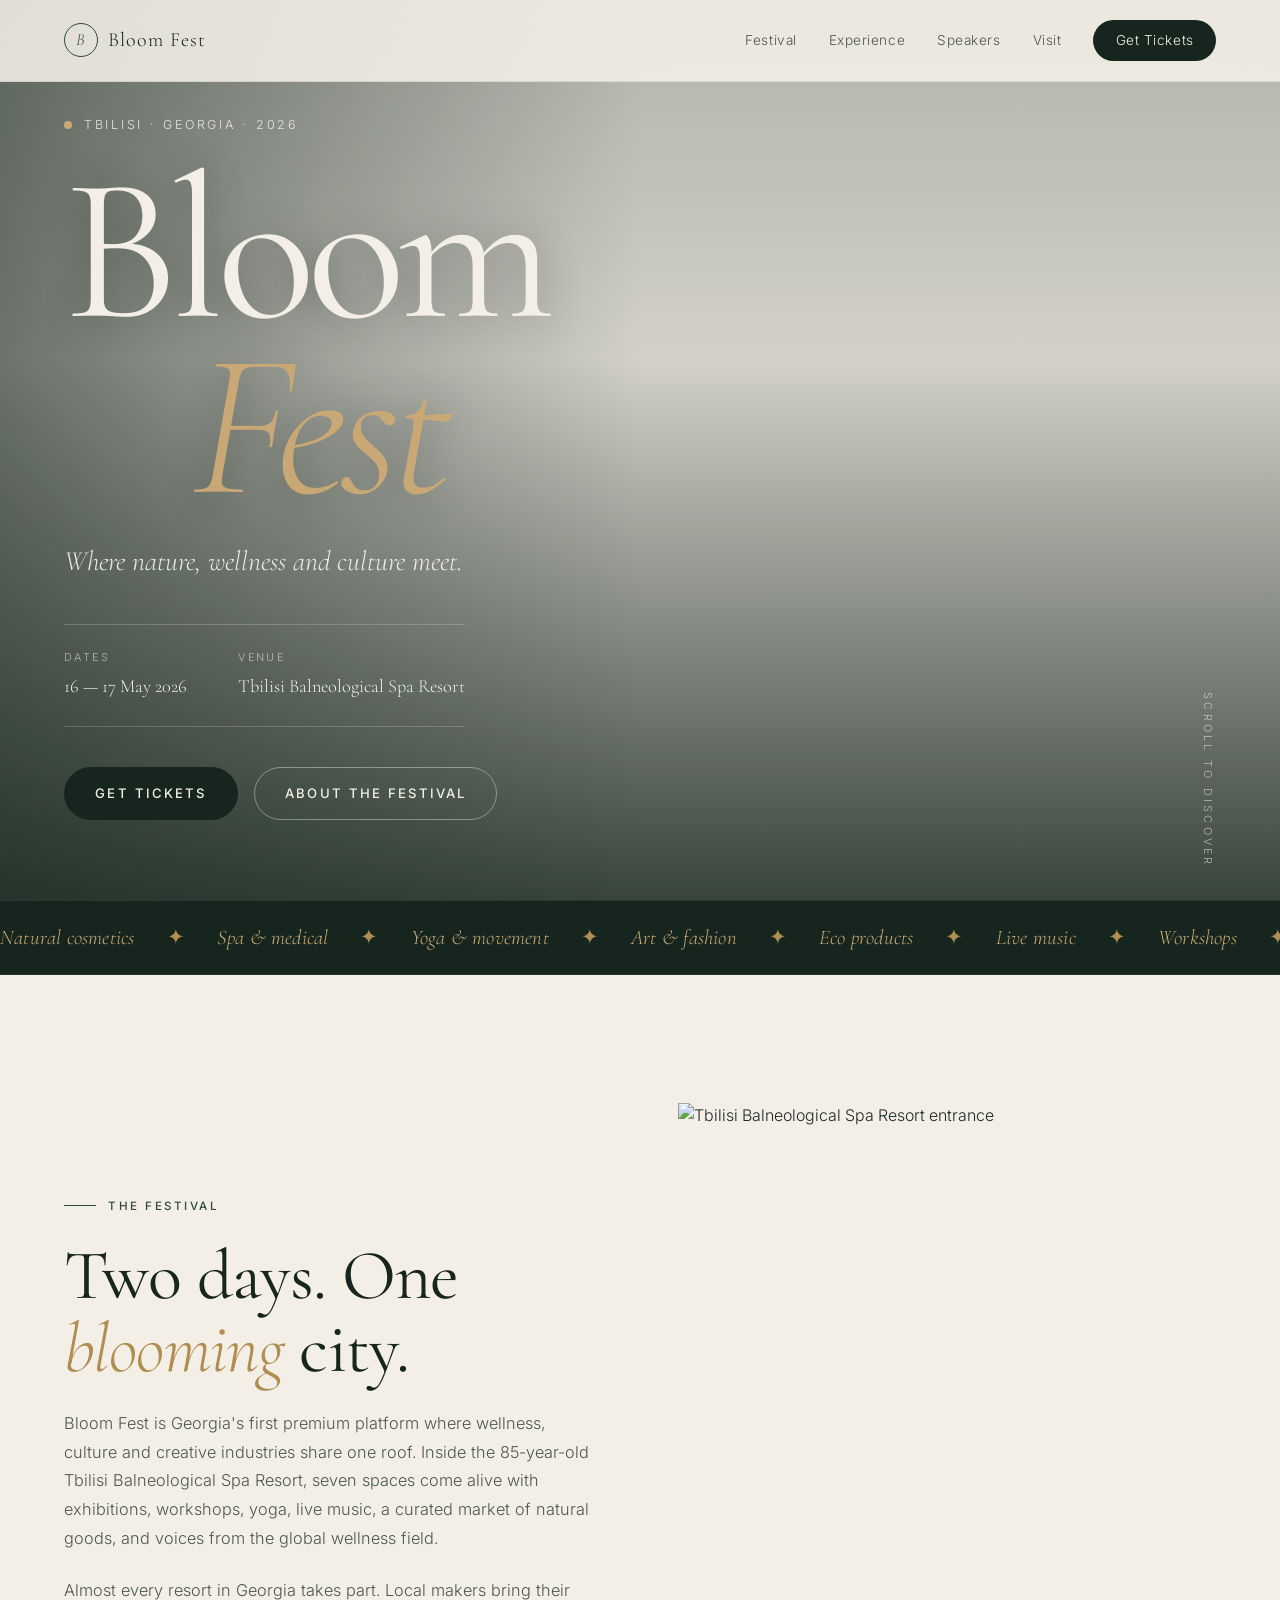
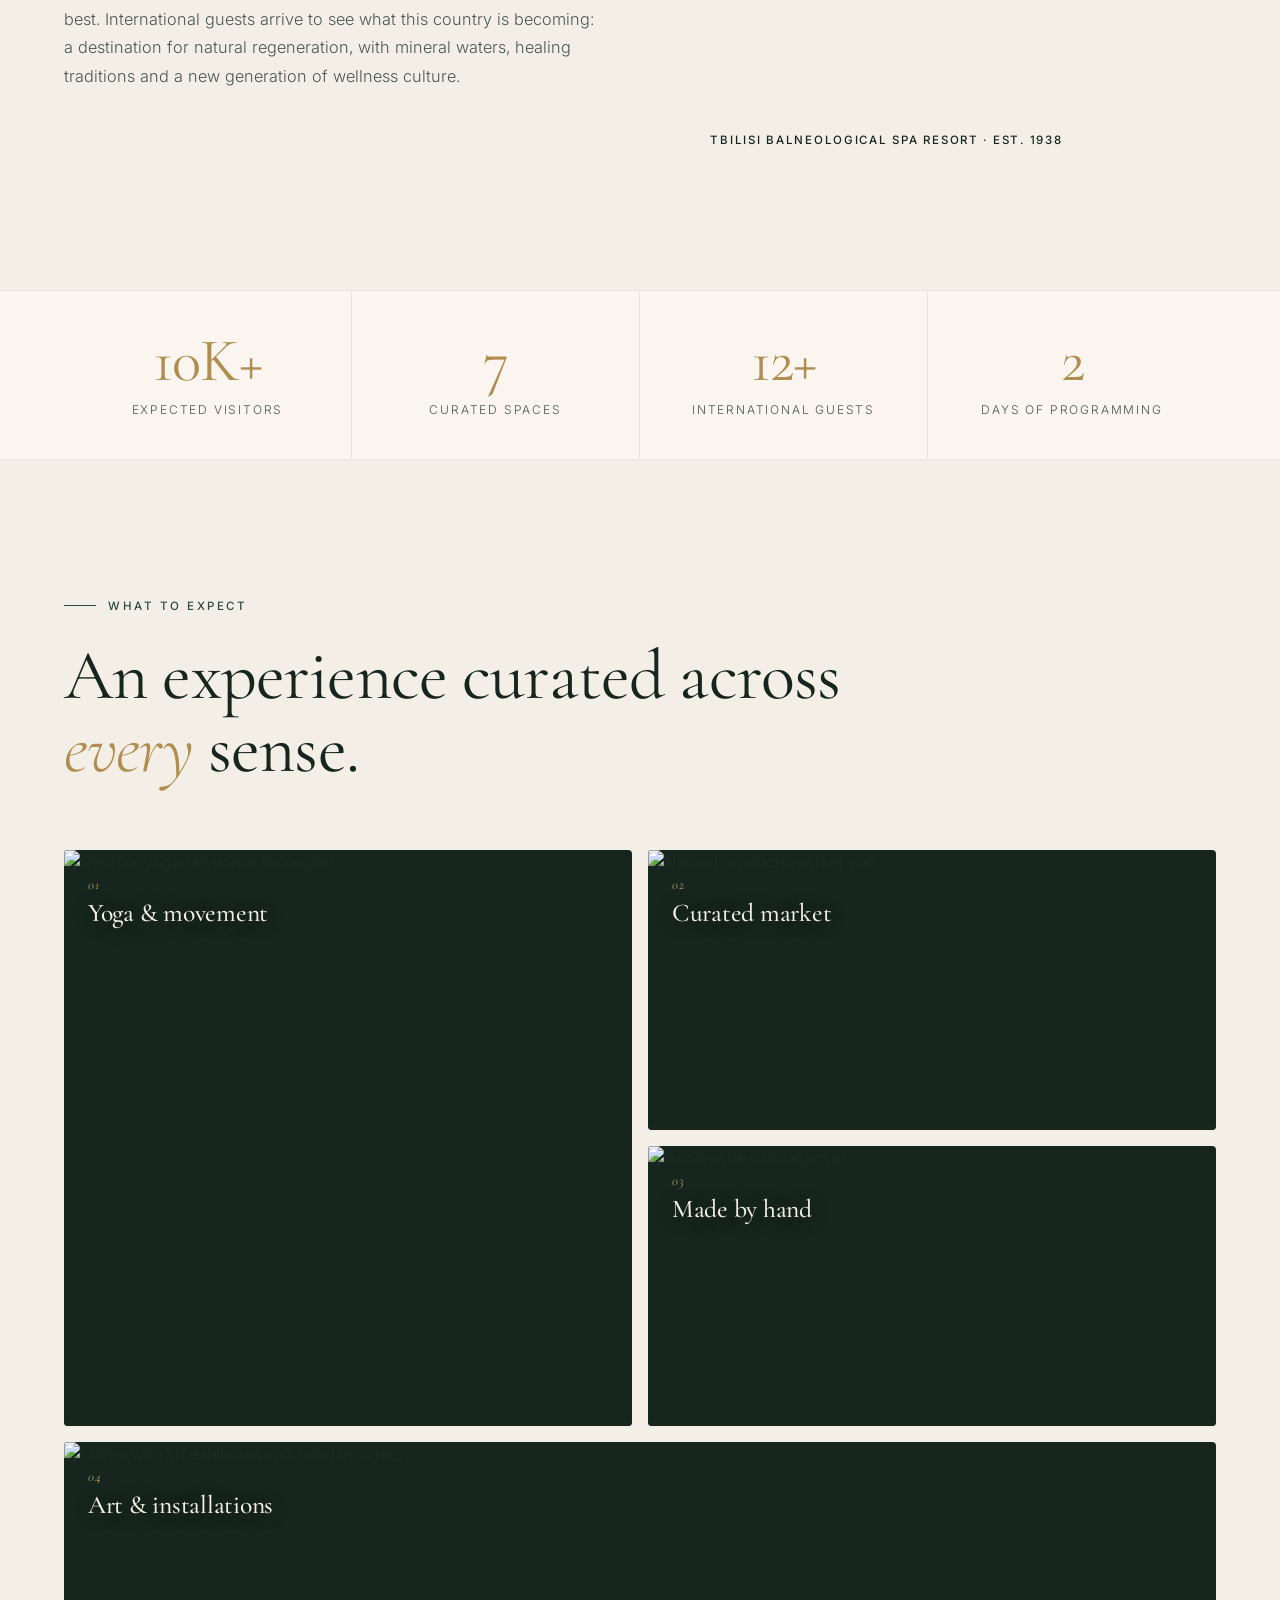
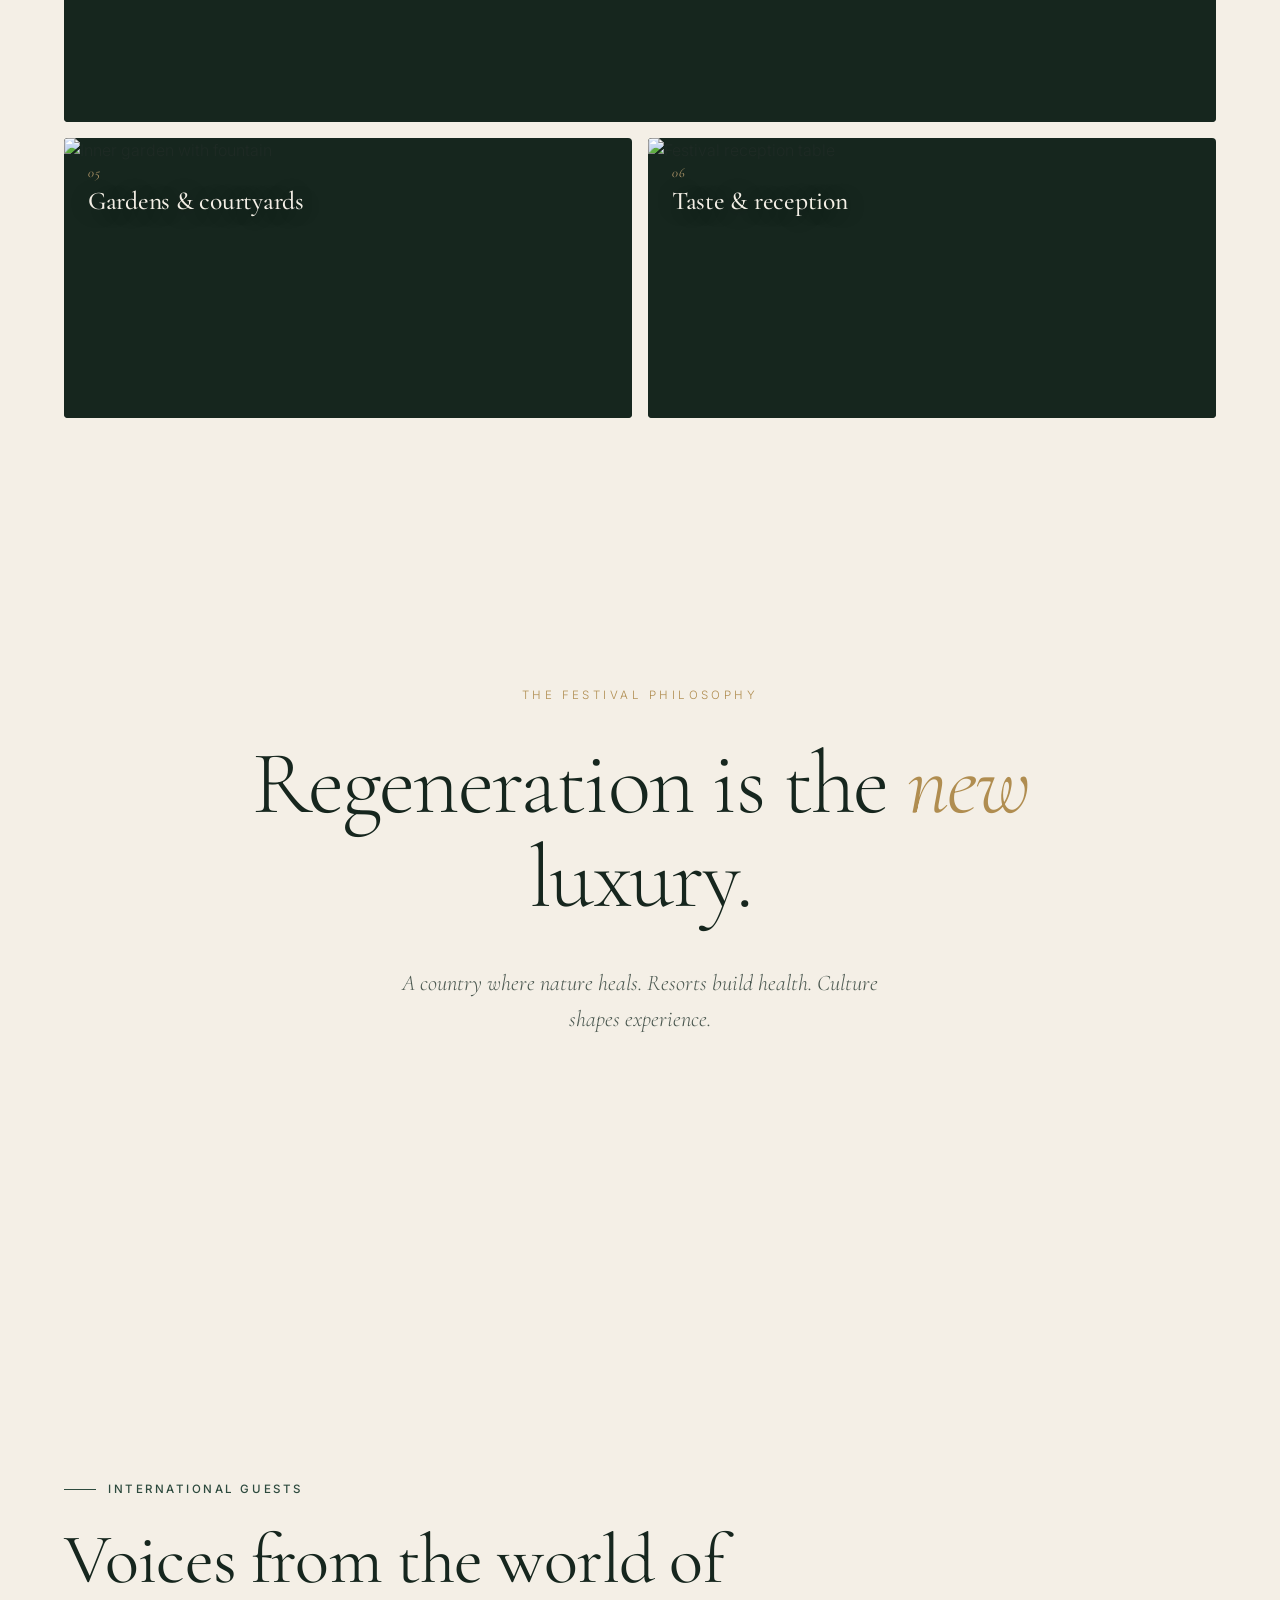
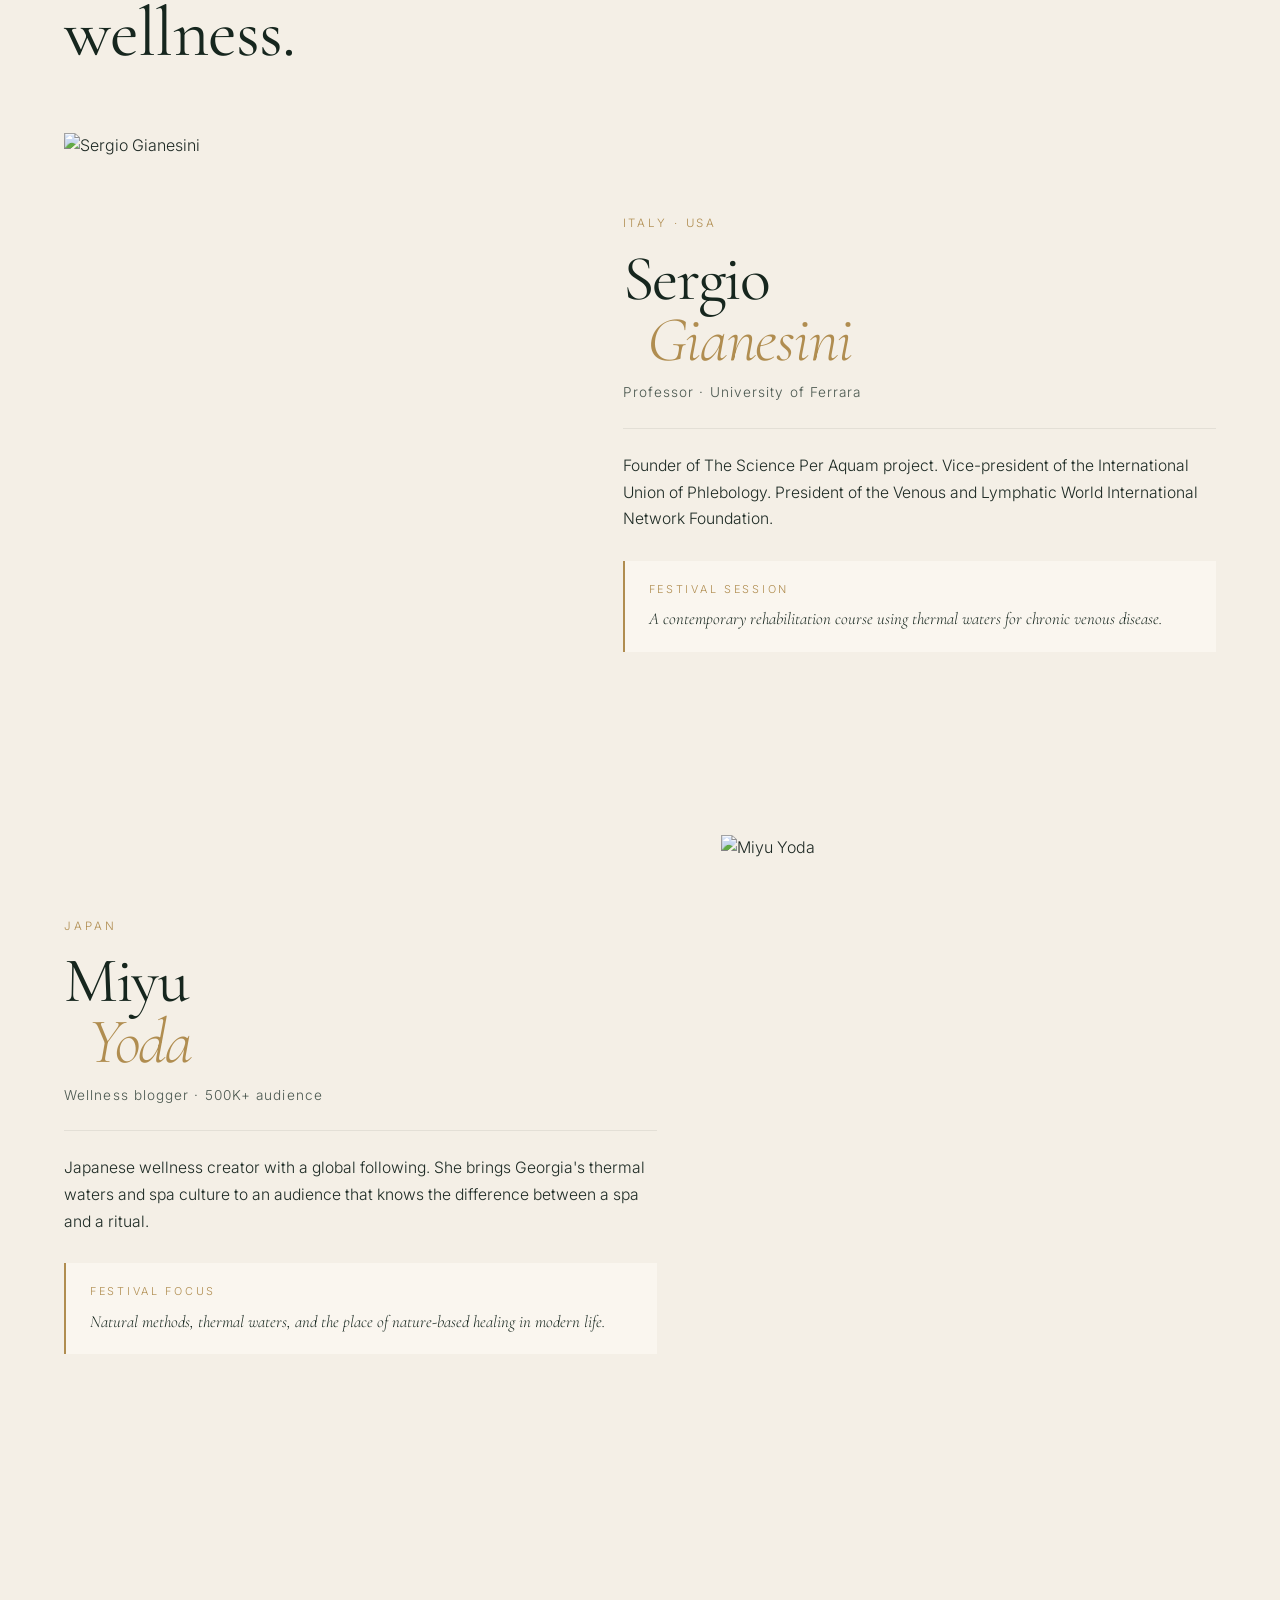
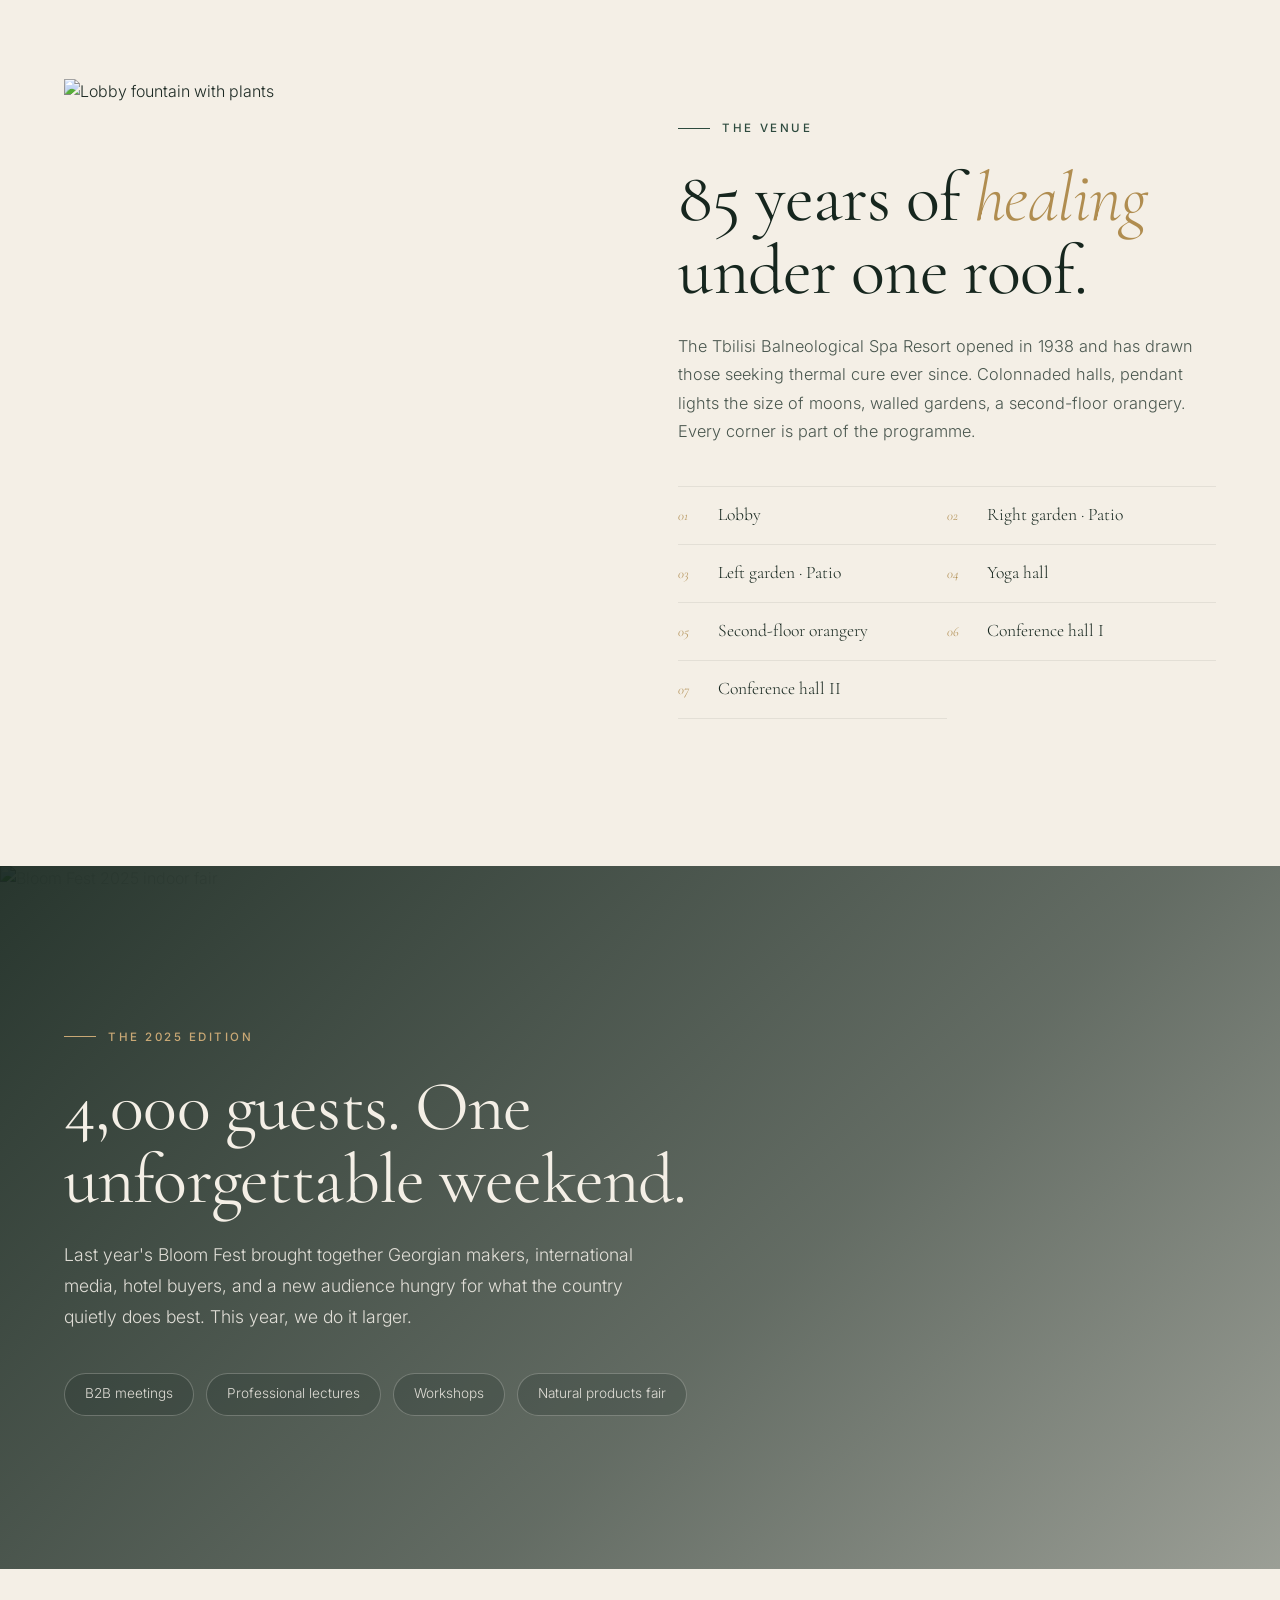
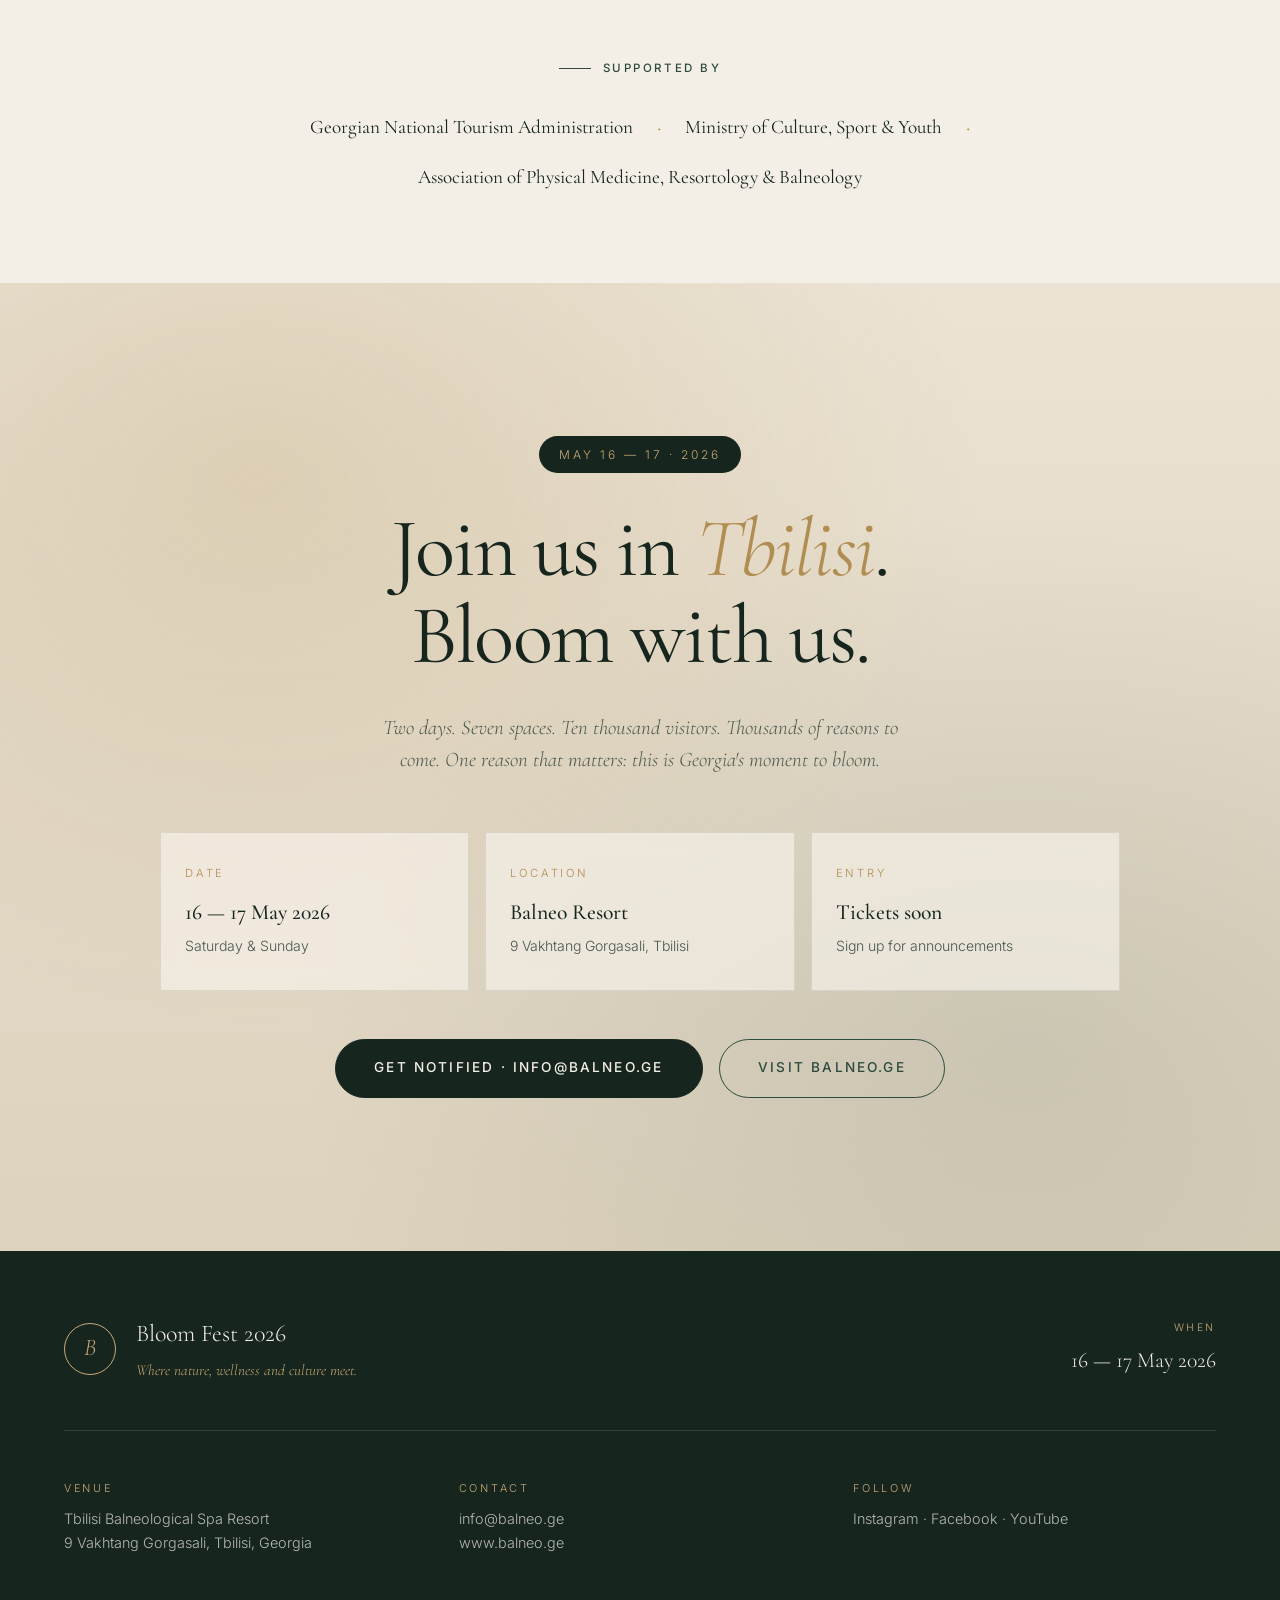
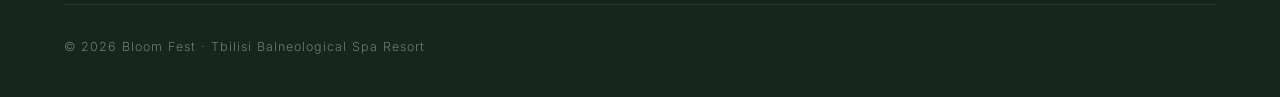
==== index.html @ 21aa51fd "Add files via upload" ====
<!DOCTYPE html>
<html lang="en">
<head>
<meta charset="UTF-8" />
<meta name="viewport" content="width=device-width, initial-scale=1.0" />
<title>Bloom Fest 2026 · Tbilisi · May 16–17</title>
<meta name="description" content="Bloom Fest 2026. Two days of wellness, culture and nature at the Tbilisi Balneological Spa Resort. May 16–17." />

<meta property="og:title" content="Bloom Fest 2026 · Where nature, wellness and culture meet">
<meta property="og:description" content="The first premium wellness, culture and tourism festival in Georgia. May 16–17, Tbilisi.">
<meta property="og:image" content="images/poster.jpg">

<link rel="preconnect" href="https://fonts.googleapis.com">
<link rel="preconnect" href="https://fonts.gstatic.com" crossorigin>
<link href="https://fonts.googleapis.com/css2?family=Cormorant+Garamond:ital,wght@0,300;0,400;0,500;0,600;1,300;1,400&family=Inter:wght@300;400;500;600&family=Italiana&display=swap" rel="stylesheet">

<link rel="stylesheet" href="styles.css">
</head>
<body>

<!-- NAV -->
<header class="nav">
  <div class="nav__inner">
    <a href="#top" class="nav__brand">
      <span class="brand-mark">B</span>
      <span class="brand-text">Bloom Fest</span>
    </a>
    <nav class="nav__links">
      <a href="#about">Festival</a>
      <a href="#experience">Experience</a>
      <a href="#speakers">Speakers</a>
      <a href="#visit">Visit</a>
      <a href="#visit" class="nav__cta">Get Tickets</a>
    </nav>
  </div>
</header>

<!-- HERO -->
<section id="top" class="hero">
  <div class="hero__image">
    <img src="images/hero-lobby.jpg" alt="Tbilisi Balneological Spa Resort lobby" />
    <div class="hero__overlay"></div>
  </div>

  <div class="hero__content">
    <div class="hero__meta">
      <span class="dot"></span>
      <span>Tbilisi · Georgia · 2026</span>
    </div>
    <h1 class="hero__title">
      <span class="line">Bloom</span>
      <span class="line italic">Fest</span>
    </h1>
    <p class="hero__sub">Where nature, wellness and culture meet.</p>

    <div class="hero__info">
      <div>
        <span class="label">Dates</span>
        <span class="value">16 — 17 May 2026</span>
      </div>
      <div>
        <span class="label">Venue</span>
        <span class="value">Tbilisi Balneological Spa Resort</span>
      </div>
    </div>

    <div class="hero__actions">
      <a href="#visit" class="btn btn--primary">Get Tickets</a>
      <a href="#about" class="btn btn--ghost">About the festival</a>
    </div>
  </div>

  <div class="hero__scroll">Scroll to discover</div>
</section>

<!-- MARQUEE -->
<div class="marquee">
  <div class="marquee__track">
    <span>Natural cosmetics</span><span class="sep">✦</span>
    <span>Spa & medical</span><span class="sep">✦</span>
    <span>Yoga & movement</span><span class="sep">✦</span>
    <span>Art & fashion</span><span class="sep">✦</span>
    <span>Eco products</span><span class="sep">✦</span>
    <span>Live music</span><span class="sep">✦</span>
    <span>Workshops</span><span class="sep">✦</span>
    <span>Natural cosmetics</span><span class="sep">✦</span>
    <span>Spa & medical</span><span class="sep">✦</span>
    <span>Yoga & movement</span><span class="sep">✦</span>
    <span>Art & fashion</span><span class="sep">✦</span>
    <span>Eco products</span><span class="sep">✦</span>
    <span>Live music</span><span class="sep">✦</span>
    <span>Workshops</span><span class="sep">✦</span>
  </div>
</div>

<!-- ABOUT -->
<section id="about" class="section section--about">
  <div class="about">
    <div class="about__text">
      <div class="eyebrow reveal">The festival</div>
      <h2 class="display reveal">Two days. One <em>blooming</em> city.</h2>
      <p class="reveal">
        Bloom Fest is Georgia's first premium platform where wellness, culture and creative industries share one roof. Inside the 85-year-old Tbilisi Balneological Spa Resort, seven spaces come alive with exhibitions, workshops, yoga, live music, a curated market of natural goods, and voices from the global wellness field.
      </p>
      <p class="reveal">
        Almost every resort in Georgia takes part. Local makers bring their best. International guests arrive to see what this country is becoming: a destination for natural regeneration, with mineral waters, healing traditions and a new generation of wellness culture.
      </p>
    </div>
    <div class="about__image reveal">
      <img src="images/facade.jpg" alt="Tbilisi Balneological Spa Resort entrance" loading="lazy" />
      <div class="about__caption">Tbilisi Balneological Spa Resort · est. 1938</div>
    </div>
  </div>
</section>

<!-- STATS STRIP -->
<section class="section--stats">
  <div class="stats-strip">
    <div class="stat-item reveal">
      <div class="stat-item__num">10K+</div>
      <div class="stat-item__label">Expected visitors</div>
    </div>
    <div class="stat-item reveal">
      <div class="stat-item__num">7</div>
      <div class="stat-item__label">Curated spaces</div>
    </div>
    <div class="stat-item reveal">
      <div class="stat-item__num">12+</div>
      <div class="stat-item__label">International guests</div>
    </div>
    <div class="stat-item reveal">
      <div class="stat-item__num">2</div>
      <div class="stat-item__label">Days of programming</div>
    </div>
  </div>
</section>

<!-- EXPERIENCE GALLERY -->
<section id="experience" class="section section--experience">
  <div class="exp-header">
    <div class="eyebrow reveal">What to expect</div>
    <h2 class="display reveal">An experience curated across <em>every</em> sense.</h2>
  </div>

  <div class="exp-grid">
    <article class="exp-card exp-card--tall reveal">
      <img src="images/yoga.jpg" alt="Outdoor yoga session at Bloom Fest" loading="lazy" />
      <div class="exp-card__label">
        <span class="num">01</span>
        <span class="name">Yoga & movement</span>
      </div>
      <div class="exp-card__text">
        Morning practice in the courtyard under the plane trees. Teachers from across the Caucasus.
      </div>
    </article>

    <article class="exp-card reveal">
      <img src="images/market-stall.jpg" alt="Natural products market stall" loading="lazy" />
      <div class="exp-card__label">
        <span class="num">02</span>
        <span class="name">Curated market</span>
      </div>
      <div class="exp-card__text">
        Natural Georgian cosmetics, handmade soap, eco goods, small producers you won't find on high streets.
      </div>
    </article>

    <article class="exp-card reveal">
      <img src="images/soaps.jpg" alt="Handmade natural soaps" loading="lazy" />
      <div class="exp-card__label">
        <span class="num">03</span>
        <span class="name">Made by hand</span>
      </div>
      <div class="exp-card__text">
        Every product is the story of a maker. Every maker, the story of a place.
      </div>
    </article>

    <article class="exp-card exp-card--wide reveal">
      <img src="images/lobby-event.jpg" alt="Lobby with art exhibition and pendant lights" loading="lazy" />
      <div class="exp-card__label">
        <span class="num">04</span>
        <span class="name">Art & installations</span>
      </div>
      <div class="exp-card__text">
        Curated exhibitions, installation performance, and a luxury collection that tells Georgia's mineral story.
      </div>
    </article>

    <article class="exp-card reveal">
      <img src="images/garden.jpg" alt="Inner garden with fountain" loading="lazy" />
      <div class="exp-card__label">
        <span class="num">05</span>
        <span class="name">Gardens & courtyards</span>
      </div>
      <div class="exp-card__text">
        Two walled gardens. Fountains, lanterns, quiet corners for conversation and rest.
      </div>
    </article>

    <article class="exp-card reveal">
      <img src="images/reception.jpg" alt="Festival reception table" loading="lazy" />
      <div class="exp-card__label">
        <span class="num">06</span>
        <span class="name">Taste & reception</span>
      </div>
      <div class="exp-card__text">
        Georgian wines, natural waters, seasonal menus by local chefs.
      </div>
    </article>
  </div>
</section>

<!-- BIG QUOTE -->
<section class="section section--quote">
  <div class="quote">
    <div class="quote__label reveal">The festival philosophy</div>
    <blockquote class="quote__text reveal">
      Regeneration is the <em>new</em> luxury.
    </blockquote>
    <p class="quote__sub reveal">
      A country where nature heals. Resorts build health. Culture shapes experience.
    </p>
  </div>
</section>

<!-- POSTER -->
<section class="section--poster">
  <div class="poster">
    <img src="images/poster.jpg" alt="Bloom Festival 2026 official poster" loading="lazy" />
  </div>
</section>

<!-- SPEAKERS -->
<section id="speakers" class="section section--speakers">
  <div class="exp-header">
    <div class="eyebrow reveal">International guests</div>
    <h2 class="display reveal">Voices from the world of wellness.</h2>
  </div>

  <div class="speakers">
    <article class="speaker reveal">
      <div class="speaker__photo">
        <img src="images/sergio.jpg" alt="Sergio Gianesini" loading="lazy" />
      </div>
      <div class="speaker__meta">
        <div class="speaker__flag">Italy · USA</div>
        <h3 class="speaker__name">
          <span>Sergio</span>
          <span class="italic">Gianesini</span>
        </h3>
        <div class="speaker__title">Professor · University of Ferrara</div>
        <p class="speaker__bio">
          Founder of The Science Per Aquam project. Vice-president of the International Union of Phlebology. President of the Venous and Lymphatic World International Network Foundation.
        </p>
        <div class="speaker__session">
          <span class="session-label">Festival session</span>
          <p>A contemporary rehabilitation course using thermal waters for chronic venous disease.</p>
        </div>
      </div>
    </article>

    <article class="speaker speaker--reverse reveal">
      <div class="speaker__photo">
        <img src="images/miyu.jpg" alt="Miyu Yoda" loading="lazy" />
      </div>
      <div class="speaker__meta">
        <div class="speaker__flag">Japan</div>
        <h3 class="speaker__name">
          <span>Miyu</span>
          <span class="italic">Yoda</span>
        </h3>
        <div class="speaker__title">Wellness blogger · 500K+ audience</div>
        <p class="speaker__bio">
          Japanese wellness creator with a global following. She brings Georgia's thermal waters and spa culture to an audience that knows the difference between a spa and a ritual.
        </p>
        <div class="speaker__session">
          <span class="session-label">Festival focus</span>
          <p>Natural methods, thermal waters, and the place of nature-based healing in modern life.</p>
        </div>
      </div>
    </article>
  </div>
</section>

<!-- VENUE -->
<section class="section section--venue">
  <div class="venue">
    <div class="venue__image reveal">
      <img src="images/fountain.jpg" alt="Lobby fountain with plants" loading="lazy" />
    </div>
    <div class="venue__text">
      <div class="eyebrow reveal">The venue</div>
      <h2 class="display reveal">85 years of <em>healing</em> under one roof.</h2>
      <p class="reveal">
        The Tbilisi Balneological Spa Resort opened in 1938 and has drawn those seeking thermal cure ever since. Colonnaded halls, pendant lights the size of moons, walled gardens, a second-floor orangery. Every corner is part of the programme.
      </p>
      <div class="venue__spaces">
        <div class="space-item reveal"><span class="num">01</span>Lobby</div>
        <div class="space-item reveal"><span class="num">02</span>Right garden · Patio</div>
        <div class="space-item reveal"><span class="num">03</span>Left garden · Patio</div>
        <div class="space-item reveal"><span class="num">04</span>Yoga hall</div>
        <div class="space-item reveal"><span class="num">05</span>Second-floor orangery</div>
        <div class="space-item reveal"><span class="num">06</span>Conference hall I</div>
        <div class="space-item reveal"><span class="num">07</span>Conference hall II</div>
      </div>
    </div>
  </div>
</section>

<!-- PREVIOUS EDITION -->
<section class="section section--previous">
  <div class="prev-bg">
    <img src="images/fair-indoor.jpg" alt="Bloom Fest 2025 indoor fair" loading="lazy" />
    <div class="prev-overlay"></div>
  </div>
  <div class="prev-content">
    <div class="eyebrow reveal">The 2025 edition</div>
    <h2 class="display reveal">4,000 guests. One unforgettable weekend.</h2>
    <p class="reveal">
      Last year's Bloom Fest brought together Georgian makers, international media, hotel buyers, and a new audience hungry for what the country quietly does best. This year, we do it larger.
    </p>
    <div class="prev-tags reveal">
      <span>B2B meetings</span>
      <span>Professional lectures</span>
      <span>Workshops</span>
      <span>Natural products fair</span>
    </div>
  </div>
</section>

<!-- SUPPORTED BY -->
<section class="section section--supported">
  <div class="eyebrow centered reveal">Supported by</div>
  <div class="supporters reveal">
    <span>Georgian National Tourism Administration</span>
    <span class="sep">·</span>
    <span>Ministry of Culture, Sport & Youth</span>
    <span class="sep">·</span>
    <span>Association of Physical Medicine, Resortology & Balneology</span>
  </div>
</section>

<!-- VISIT / CTA -->
<section id="visit" class="section section--visit">
  <div class="visit">
    <div class="visit__badge reveal">May 16 — 17 · 2026</div>
    <h2 class="visit__title reveal">
      Join us in <em>Tbilisi</em>.<br>
      Bloom with us.
    </h2>
    <p class="visit__sub reveal">
      Two days. Seven spaces. Ten thousand visitors. Thousands of reasons to come. One reason that matters: this is Georgia's moment to bloom.
    </p>

    <div class="visit__cards">
      <div class="visit-card reveal">
        <div class="visit-card__label">Date</div>
        <div class="visit-card__value">16 — 17 May 2026</div>
        <div class="visit-card__detail">Saturday & Sunday</div>
      </div>
      <div class="visit-card reveal">
        <div class="visit-card__label">Location</div>
        <div class="visit-card__value">Balneo Resort</div>
        <div class="visit-card__detail">9 Vakhtang Gorgasali, Tbilisi</div>
      </div>
      <div class="visit-card reveal">
        <div class="visit-card__label">Entry</div>
        <div class="visit-card__value">Tickets soon</div>
        <div class="visit-card__detail">Sign up for announcements</div>
      </div>
    </div>

    <div class="visit__actions reveal">
      <a href="mailto:info@balneo.ge?subject=Bloom%20Fest%202026%20Tickets" class="btn btn--primary btn--lg">Get notified · info@balneo.ge</a>
      <a href="https://www.balneo.ge" target="_blank" rel="noopener" class="btn btn--ghost btn--lg">Visit balneo.ge</a>
    </div>
  </div>
</section>

<!-- FOOTER -->
<footer class="footer">
  <div class="footer__inner">
    <div class="footer__top">
      <div class="footer__brand">
        <div class="brand-mark big">B</div>
        <div>
          <div class="footer__name">Bloom Fest 2026</div>
          <div class="footer__tagline">Where nature, wellness and culture meet.</div>
        </div>
      </div>
      <div class="footer__dates">
        <div class="label">When</div>
        <div>16 — 17 May 2026</div>
      </div>
    </div>

    <div class="footer__meta">
      <div>
        <span class="label">Venue</span>
        Tbilisi Balneological Spa Resort<br>
        9 Vakhtang Gorgasali, Tbilisi, Georgia
      </div>
      <div>
        <span class="label">Contact</span>
        <a href="mailto:info@balneo.ge">info@balneo.ge</a><br>
        <a href="https://www.balneo.ge" target="_blank" rel="noopener">www.balneo.ge</a>
      </div>
      <div>
        <span class="label">Follow</span>
        Instagram · Facebook · YouTube
      </div>
    </div>

    <div class="footer__copy">
      © 2026 Bloom Fest · Tbilisi Balneological Spa Resort
    </div>
  </div>
</footer>

<script src="script.js"></script>
</body>
</html>
---- styles.css ----
/* ========== RESET & BASE ========== */
*, *::before, *::after { box-sizing: border-box; margin: 0; padding: 0; }
html { scroll-behavior: smooth; -webkit-font-smoothing: antialiased; }
body {
  font-family: 'Inter', sans-serif;
  font-weight: 300;
  color: var(--ink);
  background: var(--bg);
  line-height: 1.6;
  overflow-x: hidden;
}
img { max-width: 100%; display: block; }
a { color: inherit; text-decoration: none; }
ul, ol { list-style: none; }

/* ========== TOKENS ========== */
:root {
  --bg: #f4efe6;
  --bg-soft: #ebe3d4;
  --paper: #faf6ef;
  --ink: #1d2a24;
  --ink-soft: #4a574f;
  --moss: #2d4a3e;
  --moss-deep: #16261e;
  --gold: #b08d50;
  --gold-soft: #c9a875;
  --line: rgba(29, 42, 36, 0.15);
  --line-soft: rgba(29, 42, 36, 0.08);

  --display: 'Cormorant Garamond', serif;
  --display-alt: 'Italiana', serif;
  --body: 'Inter', sans-serif;

  --max: 1400px;
  --pad: clamp(1.5rem, 5vw, 4rem);
}

/* ========== TYPOGRAPHY ========== */
.display {
  font-family: var(--display);
  font-weight: 400;
  line-height: 1.04;
  letter-spacing: -0.012em;
  font-size: clamp(2.4rem, 5.5vw, 5rem);
  color: var(--moss-deep);
}
.display em {
  font-style: italic;
  font-weight: 300;
  color: var(--gold);
}
.eyebrow {
  font-family: var(--body);
  font-size: 0.72rem;
  font-weight: 500;
  letter-spacing: 0.22em;
  text-transform: uppercase;
  color: var(--moss);
  margin-bottom: 1.5rem;
  display: inline-flex;
  align-items: center;
  gap: 0.75rem;
}
.eyebrow::before {
  content: "";
  width: 2rem;
  height: 1px;
  background: var(--moss);
}
.eyebrow.centered {
  display: flex;
  justify-content: center;
  margin-bottom: 2rem;
}

/* ========== LAYOUT ========== */
.section {
  padding: clamp(4rem, 9vw, 8rem) var(--pad);
  max-width: var(--max);
  margin: 0 auto;
  position: relative;
}

/* ========== BUTTONS ========== */
.btn {
  display: inline-block;
  padding: 0.95rem 1.9rem;
  font-size: 0.82rem;
  letter-spacing: 0.16em;
  text-transform: uppercase;
  border-radius: 2rem;
  transition: all 0.35s cubic-bezier(0.22, 1, 0.36, 1);
  font-weight: 500;
  white-space: nowrap;
}
.btn--primary {
  background: var(--moss-deep);
  color: var(--bg);
  border: 1px solid var(--moss-deep);
}
.btn--primary:hover {
  background: var(--gold);
  border-color: var(--gold);
  transform: translateY(-2px);
  box-shadow: 0 10px 30px rgba(176, 141, 80, 0.3);
}
.btn--ghost {
  border: 1px solid currentColor;
  color: var(--moss);
  background: transparent;
}
.btn--ghost:hover {
  background: var(--moss);
  color: var(--bg);
  border-color: var(--moss);
}
.btn--lg { padding: 1.1rem 2.4rem; font-size: 0.85rem; }

/* ========== NAV ========== */
.nav {
  position: fixed;
  top: 0; left: 0; right: 0;
  z-index: 100;
  padding: 1.25rem var(--pad);
  background: rgba(244, 239, 230, 0.88);
  backdrop-filter: blur(14px);
  -webkit-backdrop-filter: blur(14px);
  border-bottom: 1px solid var(--line-soft);
  transition: transform 0.4s ease;
}
.nav__inner {
  max-width: var(--max);
  margin: 0 auto;
  display: flex;
  justify-content: space-between;
  align-items: center;
}
.nav__brand {
  display: flex;
  align-items: center;
  gap: 0.6rem;
  font-family: var(--display);
  font-size: 1.25rem;
  letter-spacing: 0.05em;
}
.brand-mark {
  width: 34px;
  height: 34px;
  border: 1px solid var(--moss);
  color: var(--moss);
  display: grid;
  place-items: center;
  font-family: var(--display);
  font-size: 1.05rem;
  font-style: italic;
  border-radius: 50%;
}
.brand-mark.big { width: 52px; height: 52px; font-size: 1.5rem; }
.brand-text { color: var(--moss-deep); }
.nav__links {
  display: flex;
  align-items: center;
  gap: 2rem;
  font-size: 0.85rem;
  letter-spacing: 0.04em;
}
.nav__links a {
  color: var(--ink-soft);
  transition: color 0.3s;
}
.nav__links a:hover { color: var(--moss-deep); }
.nav__cta {
  padding: 0.6rem 1.4rem;
  background: var(--moss-deep);
  color: var(--bg) !important;
  border-radius: 2rem;
  transition: all 0.3s;
}
.nav__cta:hover {
  background: var(--gold);
}
@media (max-width: 840px) {
  .nav__links a:not(.nav__cta) { display: none; }
}

/* ========== HERO ========== */
.hero {
  height: 100vh;
  min-height: 680px;
  position: relative;
  overflow: hidden;
  color: var(--bg);
}
.hero__image {
  position: absolute;
  inset: 0;
  z-index: 1;
}
.hero__image img {
  width: 100%;
  height: 100%;
  object-fit: cover;
  animation: slow-zoom 20s ease-out forwards;
  filter: saturate(1.05) contrast(1.02);
}
@keyframes slow-zoom {
  from { transform: scale(1.15); }
  to { transform: scale(1); }
}
.hero__overlay {
  position: absolute;
  inset: 0;
  background:
    linear-gradient(180deg, rgba(22, 38, 30, 0.3) 0%, rgba(22, 38, 30, 0.15) 40%, rgba(22, 38, 30, 0.85) 100%),
    linear-gradient(90deg, rgba(22, 38, 30, 0.55) 0%, transparent 50%);
  z-index: 2;
}
.hero__content {
  position: relative;
  z-index: 3;
  max-width: var(--max);
  margin: 0 auto;
  height: 100%;
  padding: 9rem var(--pad) 5rem;
  display: flex;
  flex-direction: column;
  justify-content: flex-end;
}
.hero__meta {
  display: inline-flex;
  align-items: center;
  gap: 0.75rem;
  font-size: 0.78rem;
  letter-spacing: 0.22em;
  text-transform: uppercase;
  color: rgba(250, 246, 239, 0.85);
  margin-bottom: 1.75rem;
  animation: fade-up 1s ease-out 0.2s both;
}
.dot {
  width: 8px;
  height: 8px;
  background: var(--gold-soft);
  border-radius: 50%;
  animation: pulse 2.5s infinite;
}
@keyframes pulse {
  0%, 100% { opacity: 1; transform: scale(1); }
  50% { opacity: 0.4; transform: scale(1.4); }
}
.hero__title {
  font-family: var(--display);
  font-size: clamp(4.5rem, 16vw, 14rem);
  line-height: 0.86;
  font-weight: 400;
  color: var(--bg);
  letter-spacing: -0.035em;
  margin-bottom: 1.5rem;
  text-shadow: 0 2px 40px rgba(0, 0, 0, 0.3);
}
.hero__title .line {
  display: block;
  animation: fade-up 1.2s cubic-bezier(0.22, 1, 0.36, 1) both;
}
.hero__title .line:first-child { animation-delay: 0.4s; }
.hero__title .italic {
  font-style: italic;
  font-weight: 300;
  color: var(--gold-soft);
  margin-left: clamp(2rem, 10vw, 8rem);
  animation-delay: 0.6s !important;
}
.hero__sub {
  font-family: var(--display);
  font-style: italic;
  font-size: clamp(1.25rem, 2.2vw, 1.75rem);
  font-weight: 300;
  color: rgba(250, 246, 239, 0.9);
  max-width: 40ch;
  margin-bottom: 2.5rem;
  animation: fade-up 1s ease-out 0.9s both;
}
.hero__info {
  display: grid;
  grid-template-columns: repeat(2, auto);
  gap: clamp(1.5rem, 4vw, 4rem);
  padding: 1.5rem 0;
  border-top: 1px solid rgba(250, 246, 239, 0.2);
  border-bottom: 1px solid rgba(250, 246, 239, 0.2);
  max-width: fit-content;
  margin-bottom: 2.5rem;
  animation: fade-up 1s ease-out 1.1s both;
}
.hero__info > div { display: flex; flex-direction: column; gap: 0.35rem; }
.hero__info .label {
  font-size: 0.68rem;
  letter-spacing: 0.22em;
  text-transform: uppercase;
  color: rgba(250, 246, 239, 0.6);
}
.hero__info .value {
  font-family: var(--display);
  font-size: 1.15rem;
  color: var(--bg);
}
@media (max-width: 640px) {
  .hero__info { grid-template-columns: 1fr; gap: 1rem; }
}
.hero__actions {
  display: flex;
  gap: 1rem;
  flex-wrap: wrap;
  animation: fade-up 1s ease-out 1.3s both;
}
.hero__actions .btn--ghost {
  color: var(--bg);
  border-color: rgba(250, 246, 239, 0.4);
}
.hero__actions .btn--ghost:hover {
  background: var(--bg);
  color: var(--moss-deep);
  border-color: var(--bg);
}
.hero__scroll {
  position: absolute;
  bottom: 2rem;
  right: var(--pad);
  writing-mode: vertical-rl;
  font-size: 0.68rem;
  letter-spacing: 0.3em;
  text-transform: uppercase;
  color: rgba(250, 246, 239, 0.6);
  z-index: 4;
  animation: scroll-hint 2s ease-in-out infinite;
}
@keyframes scroll-hint {
  0%, 100% { transform: translateY(0); opacity: 0.5; }
  50% { transform: translateY(12px); opacity: 1; }
}
@keyframes fade-up {
  from { opacity: 0; transform: translateY(30px); }
  to { opacity: 1; transform: translateY(0); }
}
@media (max-width: 640px) {
  .hero__scroll { display: none; }
}

/* ========== MARQUEE ========== */
.marquee {
  background: var(--moss-deep);
  color: var(--gold-soft);
  padding: 1.25rem 0;
  overflow: hidden;
  border-top: 1px solid rgba(255, 255, 255, 0.08);
  border-bottom: 1px solid rgba(255, 255, 255, 0.08);
}
.marquee__track {
  display: flex;
  gap: 2rem;
  white-space: nowrap;
  animation: scroll-x 40s linear infinite;
  font-family: var(--display);
  font-size: 1.3rem;
  font-style: italic;
  letter-spacing: 0.01em;
}
.marquee__track span { flex-shrink: 0; }
.marquee__track .sep { color: var(--gold); font-style: normal; }
@keyframes scroll-x {
  from { transform: translateX(0); }
  to { transform: translateX(-50%); }
}

/* ========== ABOUT ========== */
.section--about { padding-top: clamp(5rem, 10vw, 9rem); }
.about {
  display: grid;
  grid-template-columns: 1fr 1fr;
  gap: clamp(2rem, 6vw, 6rem);
  align-items: center;
}
@media (max-width: 900px) { .about { grid-template-columns: 1fr; gap: 3rem; } }
.about__text p {
  font-size: 1.02rem;
  color: var(--ink-soft);
  line-height: 1.75;
  margin-top: 1.5rem;
}
.about__image {
  position: relative;
  overflow: hidden;
  aspect-ratio: 4 / 5;
}
.about__image img {
  width: 100%;
  height: 100%;
  object-fit: cover;
  transition: transform 1.2s ease;
}
.about__image:hover img { transform: scale(1.04); }
.about__caption {
  position: absolute;
  bottom: 1rem;
  left: 1rem;
  padding: 0.6rem 1rem;
  background: rgba(244, 239, 230, 0.92);
  backdrop-filter: blur(8px);
  font-size: 0.72rem;
  letter-spacing: 0.15em;
  text-transform: uppercase;
  color: var(--moss-deep);
  font-weight: 500;
}

/* ========== STATS STRIP ========== */
.section--stats {
  background: var(--paper);
  padding: 0 var(--pad);
  border-top: 1px solid var(--line-soft);
  border-bottom: 1px solid var(--line-soft);
}
.stats-strip {
  max-width: var(--max);
  margin: 0 auto;
  display: grid;
  grid-template-columns: repeat(4, 1fr);
}
@media (max-width: 720px) { .stats-strip { grid-template-columns: repeat(2, 1fr); } }
.stat-item {
  padding: 2.5rem 1rem;
  text-align: center;
  border-right: 1px solid var(--line-soft);
}
.stat-item:last-child { border-right: none; }
@media (max-width: 720px) {
  .stat-item:nth-child(even) { border-right: none; }
  .stat-item:nth-child(1), .stat-item:nth-child(2) { border-bottom: 1px solid var(--line-soft); }
}
.stat-item__num {
  font-family: var(--display);
  font-size: clamp(2.5rem, 5vw, 3.8rem);
  font-weight: 400;
  color: var(--gold);
  line-height: 1;
  margin-bottom: 0.5rem;
  letter-spacing: -0.02em;
}
.stat-item__label {
  font-size: 0.75rem;
  letter-spacing: 0.15em;
  text-transform: uppercase;
  color: var(--ink-soft);
}

/* ========== EXPERIENCE GRID ========== */
.section--experience { padding-top: clamp(5rem, 10vw, 9rem); }
.exp-header {
  max-width: 800px;
  margin-bottom: 4rem;
}
.exp-header .display { margin-top: 0; }

.exp-grid {
  display: grid;
  grid-template-columns: repeat(4, 1fr);
  grid-auto-rows: 280px;
  gap: 1rem;
}
.exp-card {
  position: relative;
  overflow: hidden;
  border-radius: 4px;
  grid-column: span 2;
  grid-row: span 1;
  cursor: default;
  background: var(--moss-deep);
}
.exp-card--tall { grid-row: span 2; }
.exp-card--wide { grid-column: span 4; grid-row: span 1; }

@media (max-width: 900px) {
  .exp-grid { grid-template-columns: repeat(2, 1fr); grid-auto-rows: 240px; }
  .exp-card { grid-column: span 1; }
  .exp-card--tall { grid-row: span 2; }
  .exp-card--wide { grid-column: span 2; }
}
@media (max-width: 560px) {
  .exp-grid { grid-template-columns: 1fr; grid-auto-rows: 260px; }
  .exp-card { grid-column: span 1; grid-row: span 1; }
  .exp-card--tall { grid-row: span 1; }
  .exp-card--wide { grid-column: span 1; }
}

.exp-card img {
  position: absolute;
  inset: 0;
  width: 100%;
  height: 100%;
  object-fit: cover;
  transition: transform 1s cubic-bezier(0.22, 1, 0.36, 1), filter 0.6s;
  filter: saturate(0.92);
}
.exp-card::after {
  content: "";
  position: absolute;
  inset: 0;
  background: linear-gradient(180deg, rgba(22, 38, 30, 0) 40%, rgba(22, 38, 30, 0.85) 100%);
  pointer-events: none;
  transition: background 0.4s;
}
.exp-card:hover img {
  transform: scale(1.06);
  filter: saturate(1.1);
}
.exp-card:hover::after {
  background: linear-gradient(180deg, rgba(22, 38, 30, 0.15) 0%, rgba(22, 38, 30, 0.92) 100%);
}
.exp-card__label {
  position: absolute;
  top: 1.5rem;
  left: 1.5rem;
  z-index: 2;
  display: flex;
  flex-direction: column;
  gap: 0.25rem;
  color: var(--bg);
}
.exp-card__label .num {
  font-family: var(--display);
  font-style: italic;
  font-size: 0.85rem;
  color: var(--gold-soft);
  letter-spacing: 0.1em;
}
.exp-card__label .name {
  font-family: var(--display);
  font-size: 1.6rem;
  font-weight: 500;
  line-height: 1.1;
  letter-spacing: -0.01em;
  text-shadow: 0 2px 20px rgba(0, 0, 0, 0.4);
}
.exp-card__text {
  position: absolute;
  bottom: 1.5rem;
  left: 1.5rem;
  right: 1.5rem;
  z-index: 2;
  color: rgba(250, 246, 239, 0.92);
  font-size: 0.88rem;
  line-height: 1.55;
  max-width: 36ch;
  opacity: 0;
  transform: translateY(10px);
  transition: opacity 0.5s, transform 0.5s;
}
.exp-card:hover .exp-card__text {
  opacity: 1;
  transform: translateY(0);
}
@media (hover: none) {
  .exp-card__text { opacity: 1; transform: translateY(0); }
}

/* ========== BIG QUOTE ========== */
.section--quote {
  padding: clamp(6rem, 12vw, 10rem) var(--pad);
  text-align: center;
}
.quote { max-width: 900px; margin: 0 auto; }
.quote__label {
  font-size: 0.72rem;
  letter-spacing: 0.3em;
  text-transform: uppercase;
  color: var(--gold);
  margin-bottom: 2rem;
}
.quote__text {
  font-family: var(--display);
  font-weight: 300;
  font-size: clamp(2.8rem, 7vw, 6rem);
  line-height: 1.05;
  color: var(--moss-deep);
  letter-spacing: -0.02em;
  margin-bottom: 2.5rem;
}
.quote__text em {
  font-style: italic;
  color: var(--gold);
  font-weight: 300;
}
.quote__sub {
  font-family: var(--display);
  font-style: italic;
  font-size: clamp(1.1rem, 1.8vw, 1.4rem);
  color: var(--ink-soft);
  max-width: 48ch;
  margin: 0 auto;
}

/* ========== POSTER ========== */
.section--poster {
  padding: 0 var(--pad) clamp(5rem, 10vw, 9rem);
  max-width: var(--max);
  margin: 0 auto;
}
.poster {
  max-width: 1000px;
  margin: 0 auto;
  overflow: hidden;
  box-shadow: 0 30px 80px rgba(22, 38, 30, 0.2);
  transform: translateY(40px);
  opacity: 0;
  transition: opacity 1.2s, transform 1.2s cubic-bezier(0.22, 1, 0.36, 1);
}
.poster.is-visible { opacity: 1; transform: translateY(0); }
.poster img { width: 100%; display: block; }

/* ========== SPEAKERS ========== */
.section--speakers { padding-top: clamp(5rem, 10vw, 9rem); }
.speakers {
  display: flex;
  flex-direction: column;
  gap: clamp(4rem, 8vw, 7rem);
}
.speaker {
  display: grid;
  grid-template-columns: 1fr 1.2fr;
  gap: clamp(2rem, 5vw, 5rem);
  align-items: center;
}
.speaker--reverse { grid-template-columns: 1.2fr 1fr; }
.speaker--reverse .speaker__photo { order: 2; }
.speaker--reverse .speaker__meta { order: 1; }

@media (max-width: 860px) {
  .speaker, .speaker--reverse { grid-template-columns: 1fr; gap: 2rem; }
  .speaker--reverse .speaker__photo { order: 0; }
  .speaker--reverse .speaker__meta { order: 1; }
}

.speaker__photo {
  position: relative;
  overflow: hidden;
  aspect-ratio: 4 / 5;
  max-width: 480px;
}
.speaker__photo img {
  width: 100%;
  height: 100%;
  object-fit: cover;
  filter: grayscale(0.15);
  transition: filter 0.6s, transform 1s ease;
}
.speaker__photo:hover img {
  filter: grayscale(0);
  transform: scale(1.03);
}
.speaker__flag {
  font-size: 0.72rem;
  letter-spacing: 0.25em;
  text-transform: uppercase;
  color: var(--gold);
  margin-bottom: 1rem;
}
.speaker__name {
  font-family: var(--display);
  font-size: clamp(2.5rem, 5vw, 4rem);
  line-height: 0.95;
  font-weight: 400;
  color: var(--moss-deep);
  margin-bottom: 0.75rem;
  letter-spacing: -0.02em;
}
.speaker__name span { display: block; }
.speaker__name .italic {
  font-style: italic;
  font-weight: 300;
  color: var(--gold);
  margin-left: 1.5rem;
}
.speaker__title {
  font-size: 0.85rem;
  letter-spacing: 0.08em;
  color: var(--ink-soft);
  margin-bottom: 1.5rem;
  padding-bottom: 1.5rem;
  border-bottom: 1px solid var(--line-soft);
}
.speaker__bio {
  font-size: 0.98rem;
  color: var(--ink);
  line-height: 1.7;
  margin-bottom: 1.75rem;
}
.speaker__session {
  padding: 1.25rem 1.5rem;
  background: var(--paper);
  border-left: 2px solid var(--gold);
}
.session-label {
  display: block;
  font-size: 0.68rem;
  letter-spacing: 0.25em;
  text-transform: uppercase;
  color: var(--gold);
  margin-bottom: 0.5rem;
}
.speaker__session p {
  font-family: var(--display);
  font-style: italic;
  font-size: 1.05rem;
  color: var(--moss-deep);
  line-height: 1.5;
}

/* ========== VENUE ========== */
.section--venue { padding-top: clamp(5rem, 10vw, 9rem); }
.venue {
  display: grid;
  grid-template-columns: 1fr 1fr;
  gap: clamp(2rem, 6vw, 5rem);
  align-items: center;
}
@media (max-width: 900px) { .venue { grid-template-columns: 1fr; gap: 3rem; } }
.venue__image {
  aspect-ratio: 4 / 5;
  overflow: hidden;
}
.venue__image img {
  width: 100%;
  height: 100%;
  object-fit: cover;
  transition: transform 1.2s ease;
}
.venue__image:hover img { transform: scale(1.04); }
.venue__text p {
  font-size: 1.02rem;
  color: var(--ink-soft);
  line-height: 1.75;
  margin-top: 1.5rem;
  margin-bottom: 2.5rem;
}
.venue__spaces {
  display: grid;
  grid-template-columns: 1fr 1fr;
  border-top: 1px solid var(--line-soft);
}
@media (max-width: 500px) { .venue__spaces { grid-template-columns: 1fr; } }
.space-item {
  padding: 0.9rem 0;
  border-bottom: 1px solid var(--line-soft);
  display: flex;
  align-items: baseline;
  gap: 1rem;
  font-family: var(--display);
  font-size: 1.1rem;
  color: var(--moss-deep);
}
.space-item .num {
  font-style: italic;
  color: var(--gold);
  font-size: 0.85rem;
  min-width: 1.5rem;
}

/* ========== PREVIOUS EDITION ========== */
.section--previous {
  position: relative;
  min-height: 60vh;
  padding: clamp(6rem, 12vw, 10rem) var(--pad);
  overflow: hidden;
  color: var(--bg);
  max-width: 100%;
}
.prev-bg {
  position: absolute;
  inset: 0;
  z-index: 1;
}
.prev-bg img {
  width: 100%;
  height: 100%;
  object-fit: cover;
  filter: brightness(0.85);
}
.prev-overlay {
  position: absolute;
  inset: 0;
  background:
    linear-gradient(135deg, rgba(22, 38, 30, 0.92) 0%, rgba(22, 38, 30, 0.65) 60%, rgba(22, 38, 30, 0.4) 100%);
}
.prev-content {
  position: relative;
  z-index: 2;
  max-width: 700px;
  margin: 0 auto;
  max-width: calc(var(--max) - 2rem);
  margin-left: auto;
  margin-right: auto;
}
.prev-content .eyebrow { color: var(--gold-soft); }
.prev-content .eyebrow::before { background: var(--gold-soft); }
.prev-content .display { color: var(--bg); max-width: 680px; }
.prev-content p {
  font-size: 1.1rem;
  color: rgba(250, 246, 239, 0.85);
  line-height: 1.75;
  margin-top: 1.5rem;
  max-width: 55ch;
}
.prev-tags {
  display: flex;
  flex-wrap: wrap;
  gap: 0.75rem;
  margin-top: 2.5rem;
}
.prev-tags span {
  padding: 0.6rem 1.25rem;
  border: 1px solid rgba(250, 246, 239, 0.25);
  border-radius: 2rem;
  font-size: 0.85rem;
  color: rgba(250, 246, 239, 0.85);
  background: rgba(22, 38, 30, 0.2);
}

/* ========== SUPPORTED BY ========== */
.section--supported {
  padding: clamp(4rem, 7vw, 6rem) var(--pad);
  text-align: center;
}
.supporters {
  max-width: 1000px;
  margin: 0 auto;
  display: flex;
  flex-wrap: wrap;
  justify-content: center;
  align-items: center;
  gap: 1rem 1.5rem;
  font-family: var(--display);
  font-size: clamp(1rem, 1.5vw, 1.25rem);
  color: var(--moss-deep);
  font-weight: 400;
}
.supporters .sep { color: var(--gold); font-size: 1.2em; }

/* ========== VISIT / CTA ========== */
.section--visit {
  background: linear-gradient(180deg, var(--bg-soft) 0%, #ddd2bd 100%);
  max-width: 100%;
  padding: clamp(6rem, 12vw, 11rem) var(--pad);
  position: relative;
  overflow: hidden;
}
.section--visit::before {
  content: "";
  position: absolute;
  inset: 0;
  background:
    radial-gradient(ellipse at 20% 20%, rgba(176, 141, 80, 0.2), transparent 50%),
    radial-gradient(ellipse at 80% 80%, rgba(45, 74, 62, 0.12), transparent 50%);
  pointer-events: none;
}
.visit {
  max-width: 960px;
  margin: 0 auto;
  position: relative;
  text-align: center;
}
.visit__badge {
  display: inline-block;
  padding: 0.55rem 1.25rem;
  background: var(--moss-deep);
  color: var(--gold-soft);
  font-size: 0.75rem;
  letter-spacing: 0.25em;
  text-transform: uppercase;
  border-radius: 2rem;
  margin-bottom: 2rem;
}
.visit__title {
  font-family: var(--display);
  font-size: clamp(2.5rem, 6.5vw, 5.5rem);
  line-height: 1.05;
  font-weight: 400;
  color: var(--moss-deep);
  letter-spacing: -0.02em;
  margin-bottom: 2rem;
}
.visit__title em {
  font-style: italic;
  color: var(--gold);
  font-weight: 300;
}
.visit__sub {
  font-family: var(--display);
  font-style: italic;
  font-size: clamp(1.1rem, 1.7vw, 1.3rem);
  color: var(--ink-soft);
  max-width: 60ch;
  margin: 0 auto 3.5rem;
  line-height: 1.55;
}
.visit__cards {
  display: grid;
  grid-template-columns: repeat(3, 1fr);
  gap: 1rem;
  margin-bottom: 3rem;
}
@media (max-width: 760px) { .visit__cards { grid-template-columns: 1fr; } }
.visit-card {
  padding: 2rem 1.5rem;
  background: rgba(250, 246, 239, 0.6);
  backdrop-filter: blur(10px);
  border: 1px solid rgba(22, 38, 30, 0.1);
  text-align: left;
  transition: transform 0.4s, background 0.4s;
}
.visit-card:hover {
  transform: translateY(-4px);
  background: rgba(250, 246, 239, 0.9);
}
.visit-card__label {
  font-size: 0.7rem;
  letter-spacing: 0.25em;
  text-transform: uppercase;
  color: var(--gold);
  margin-bottom: 0.75rem;
}
.visit-card__value {
  font-family: var(--display);
  font-size: 1.35rem;
  color: var(--moss-deep);
  margin-bottom: 0.35rem;
  font-weight: 500;
}
.visit-card__detail {
  font-size: 0.88rem;
  color: var(--ink-soft);
}
.visit__actions {
  display: flex;
  gap: 1rem;
  justify-content: center;
  flex-wrap: wrap;
}

/* ========== FOOTER ========== */
.footer {
  background: var(--moss-deep);
  color: rgba(250, 246, 239, 0.7);
  padding: 4rem var(--pad) 2.5rem;
}
.footer__inner {
  max-width: var(--max);
  margin: 0 auto;
}
.footer__top {
  display: flex;
  justify-content: space-between;
  align-items: center;
  gap: 2rem;
  flex-wrap: wrap;
  margin-bottom: 3rem;
  padding-bottom: 3rem;
  border-bottom: 1px solid rgba(255, 255, 255, 0.12);
}
.footer__brand {
  display: flex;
  align-items: center;
  gap: 1.25rem;
}
.footer__brand .brand-mark {
  border-color: var(--gold-soft);
  color: var(--gold-soft);
}
.footer__name {
  font-family: var(--display);
  font-size: 1.5rem;
  color: var(--bg);
  margin-bottom: 0.25rem;
}
.footer__tagline {
  font-family: var(--display);
  font-style: italic;
  font-size: 0.95rem;
  color: var(--gold-soft);
}
.footer__dates {
  text-align: right;
  font-family: var(--display);
  font-size: 1.35rem;
  color: var(--bg);
}
.footer__dates .label {
  display: block;
  font-family: var(--body);
  font-size: 0.65rem;
  letter-spacing: 0.25em;
  text-transform: uppercase;
  color: var(--gold-soft);
  margin-bottom: 0.4rem;
}
.footer__meta {
  display: grid;
  grid-template-columns: repeat(3, 1fr);
  gap: 2rem;
  margin-bottom: 3rem;
  font-size: 0.9rem;
  line-height: 1.7;
}
@media (max-width: 720px) { .footer__meta { grid-template-columns: 1fr; gap: 1.5rem; } }
.footer__meta .label {
  display: block;
  font-size: 0.68rem;
  letter-spacing: 0.25em;
  text-transform: uppercase;
  color: var(--gold-soft);
  margin-bottom: 0.6rem;
}
.footer__meta a:hover { color: var(--gold-soft); }
.footer__copy {
  font-size: 0.78rem;
  letter-spacing: 0.08em;
  color: rgba(250, 246, 239, 0.4);
  padding-top: 2rem;
  border-top: 1px solid rgba(255, 255, 255, 0.08);
}

/* ========== REVEAL ANIMATION ========== */
.reveal {
  opacity: 0;
  transform: translateY(30px);
  transition: opacity 0.95s cubic-bezier(0.22, 1, 0.36, 1),
              transform 0.95s cubic-bezier(0.22, 1, 0.36, 1);
}
.reveal.is-visible {
  opacity: 1;
  transform: translateY(0);
}
@media (prefers-reduced-motion: reduce) {
  .reveal { opacity: 1; transform: none; }
  * { animation: none !important; transition: none !important; }
  .hero__image img { transform: scale(1); animation: none; }
}
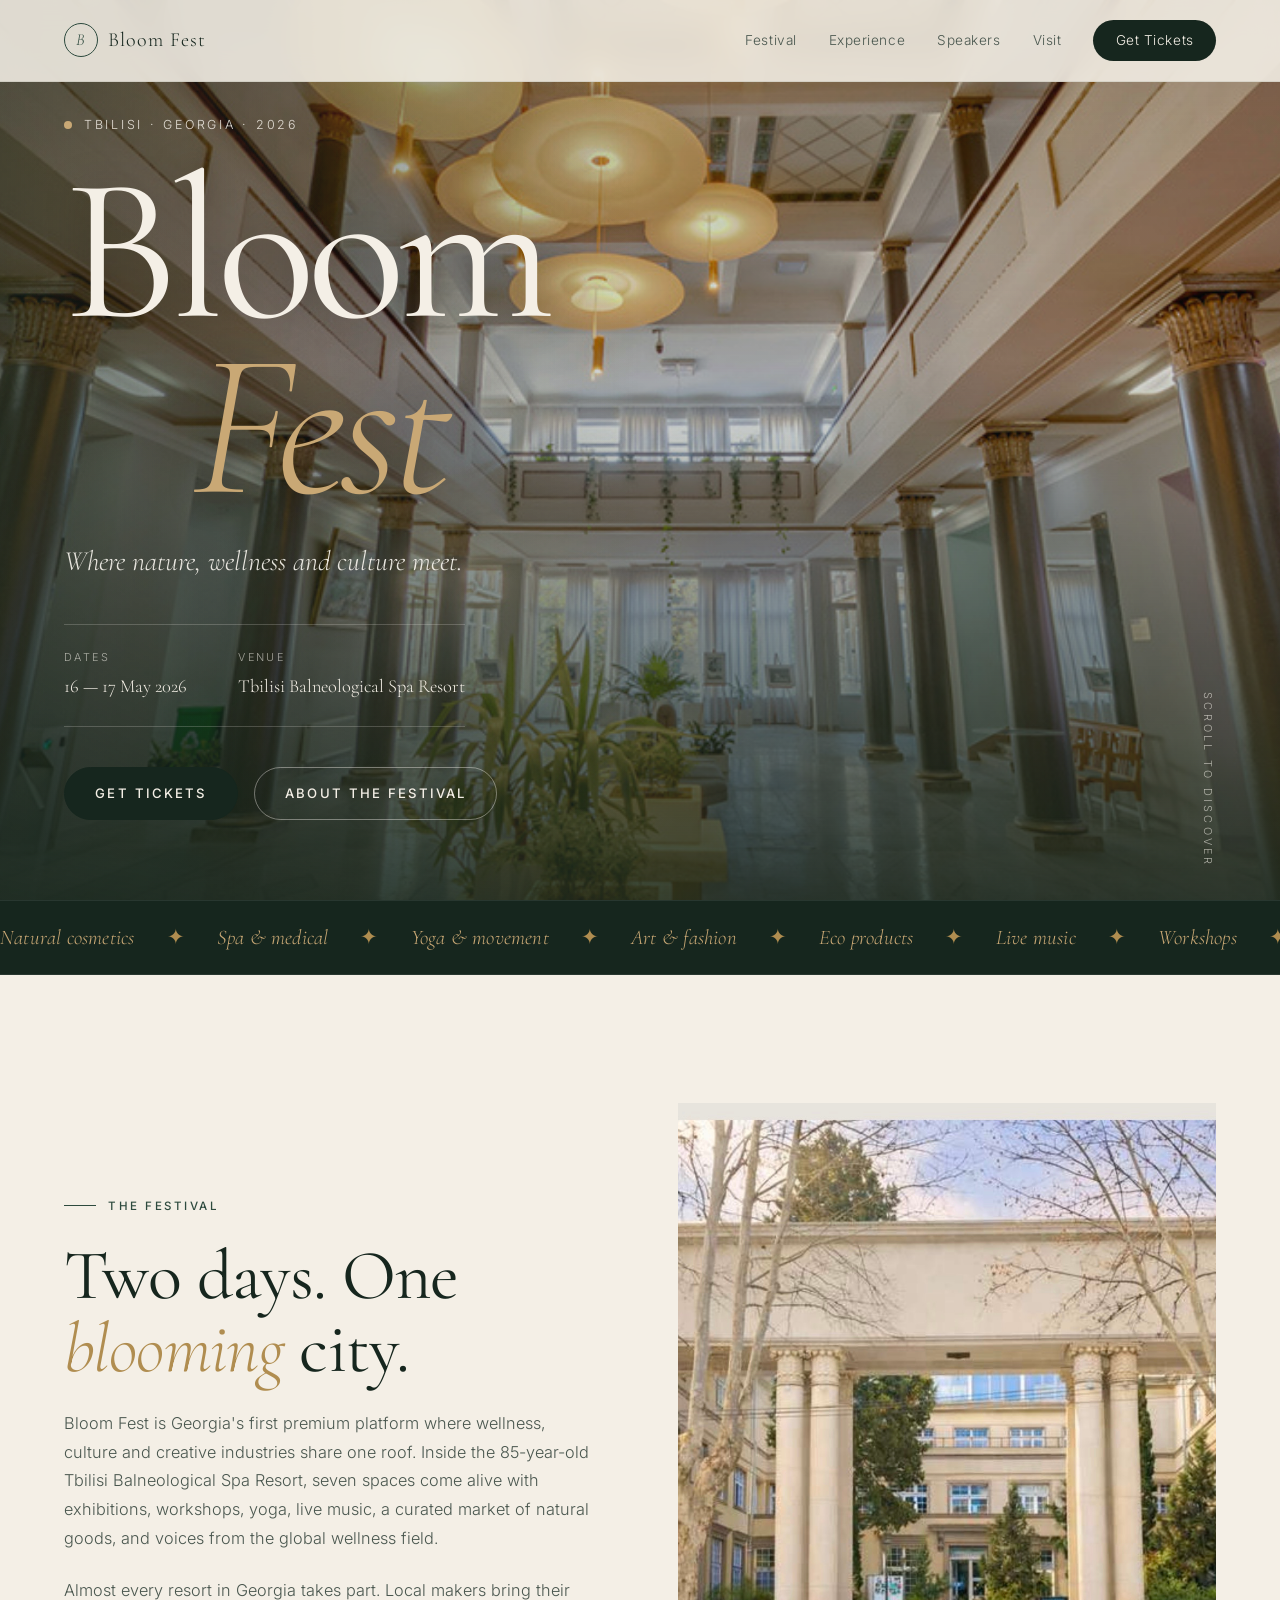
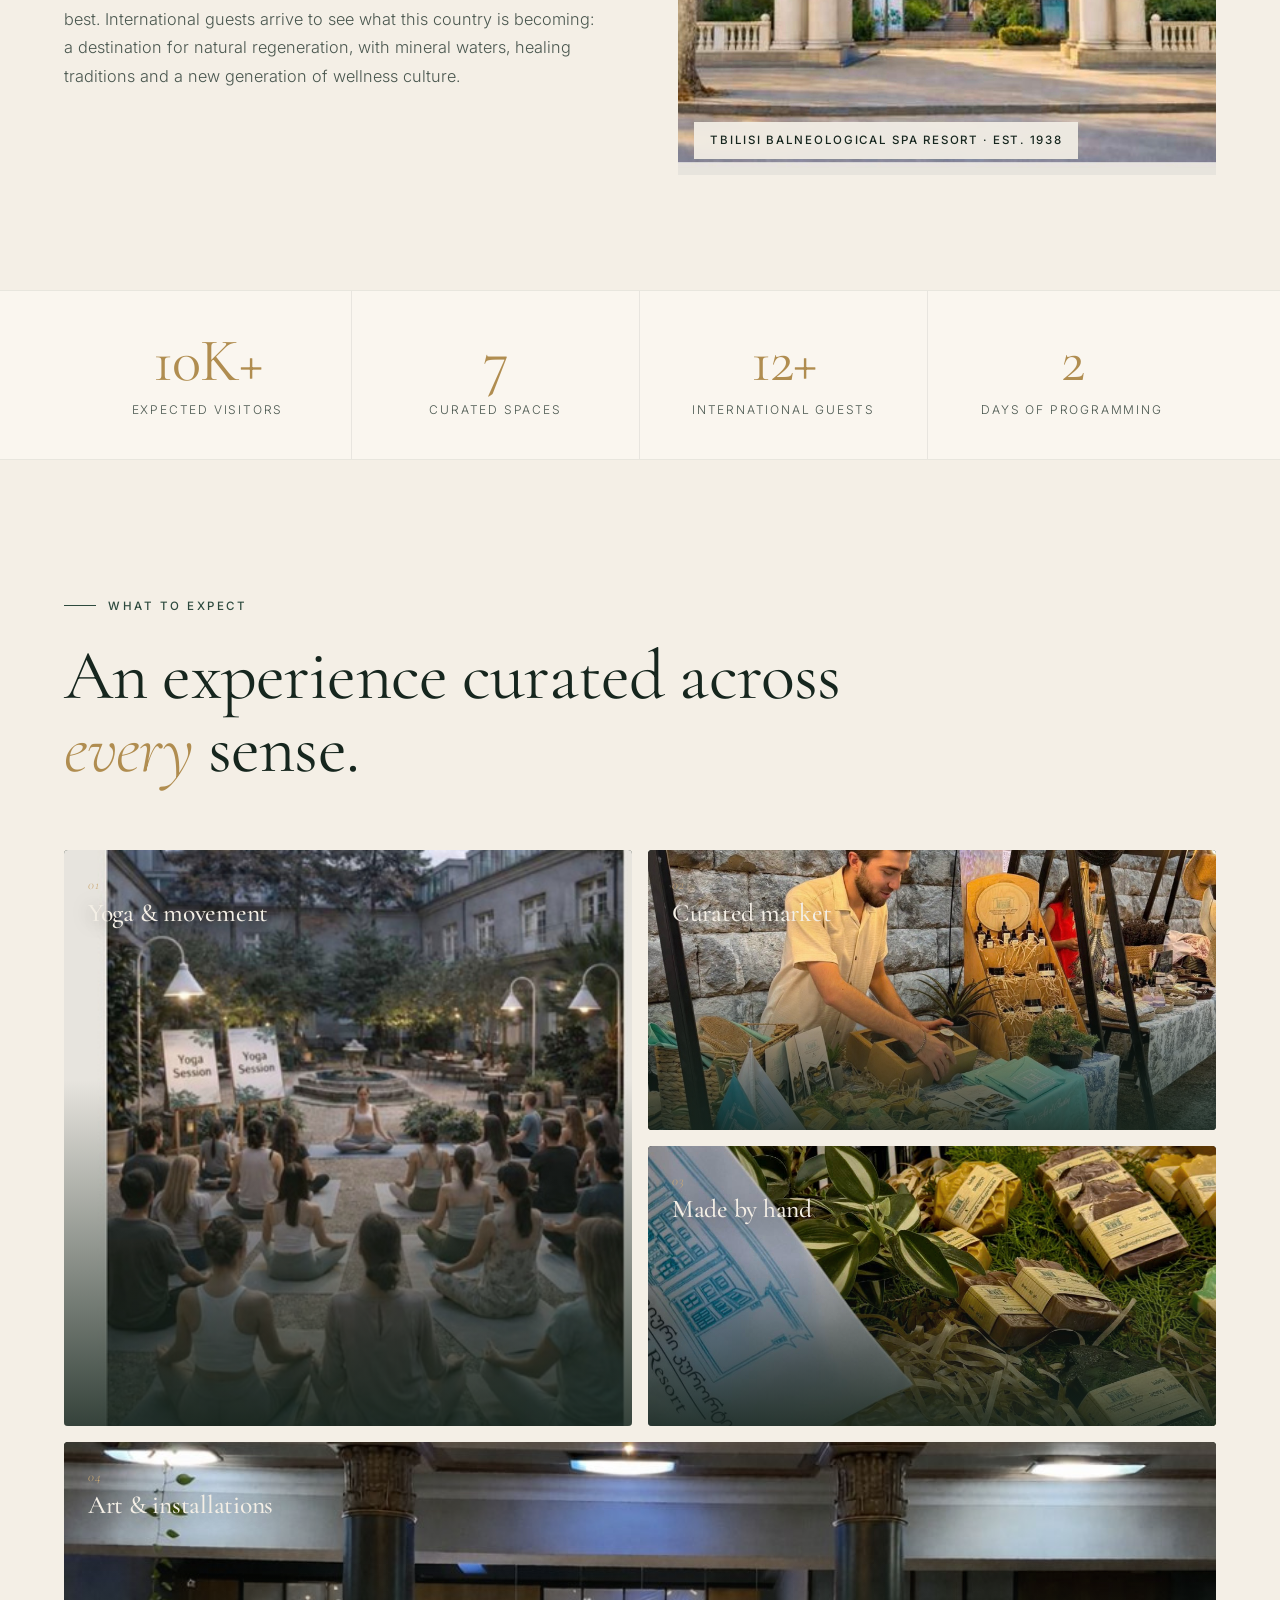
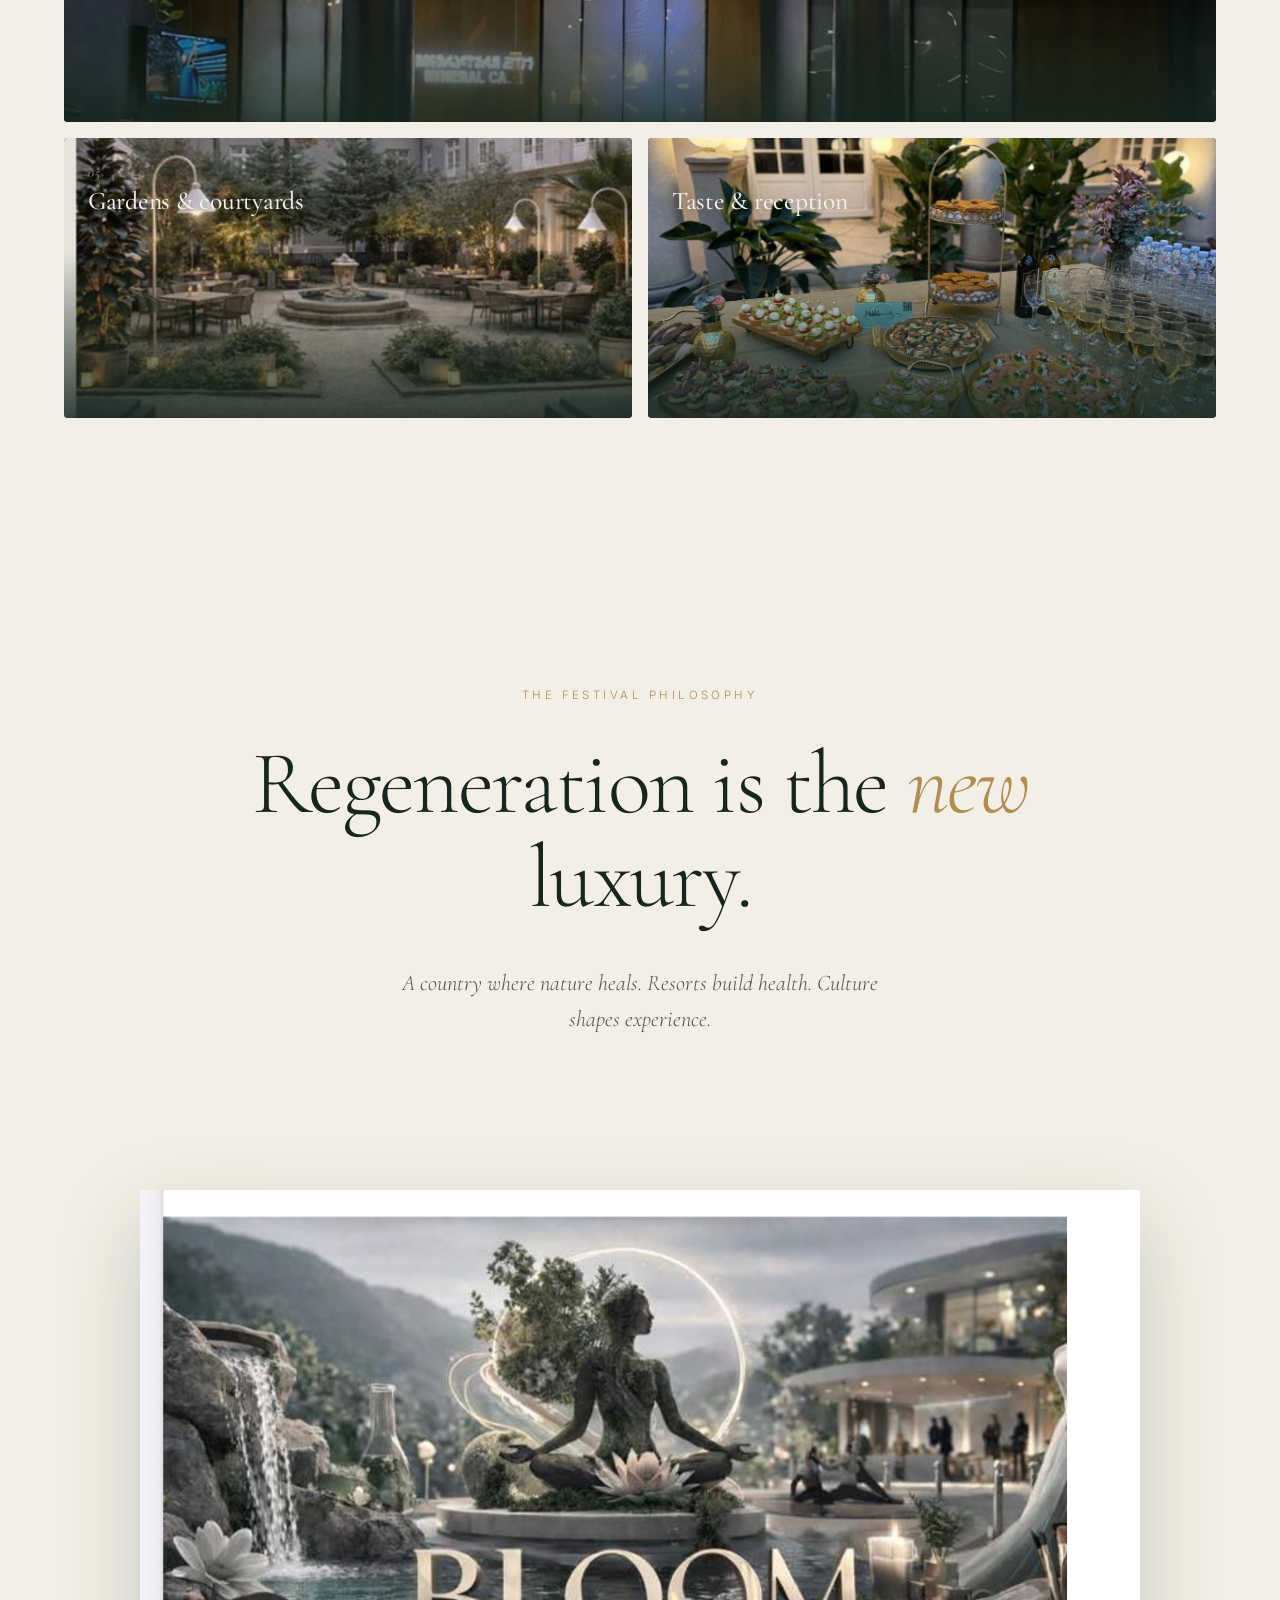
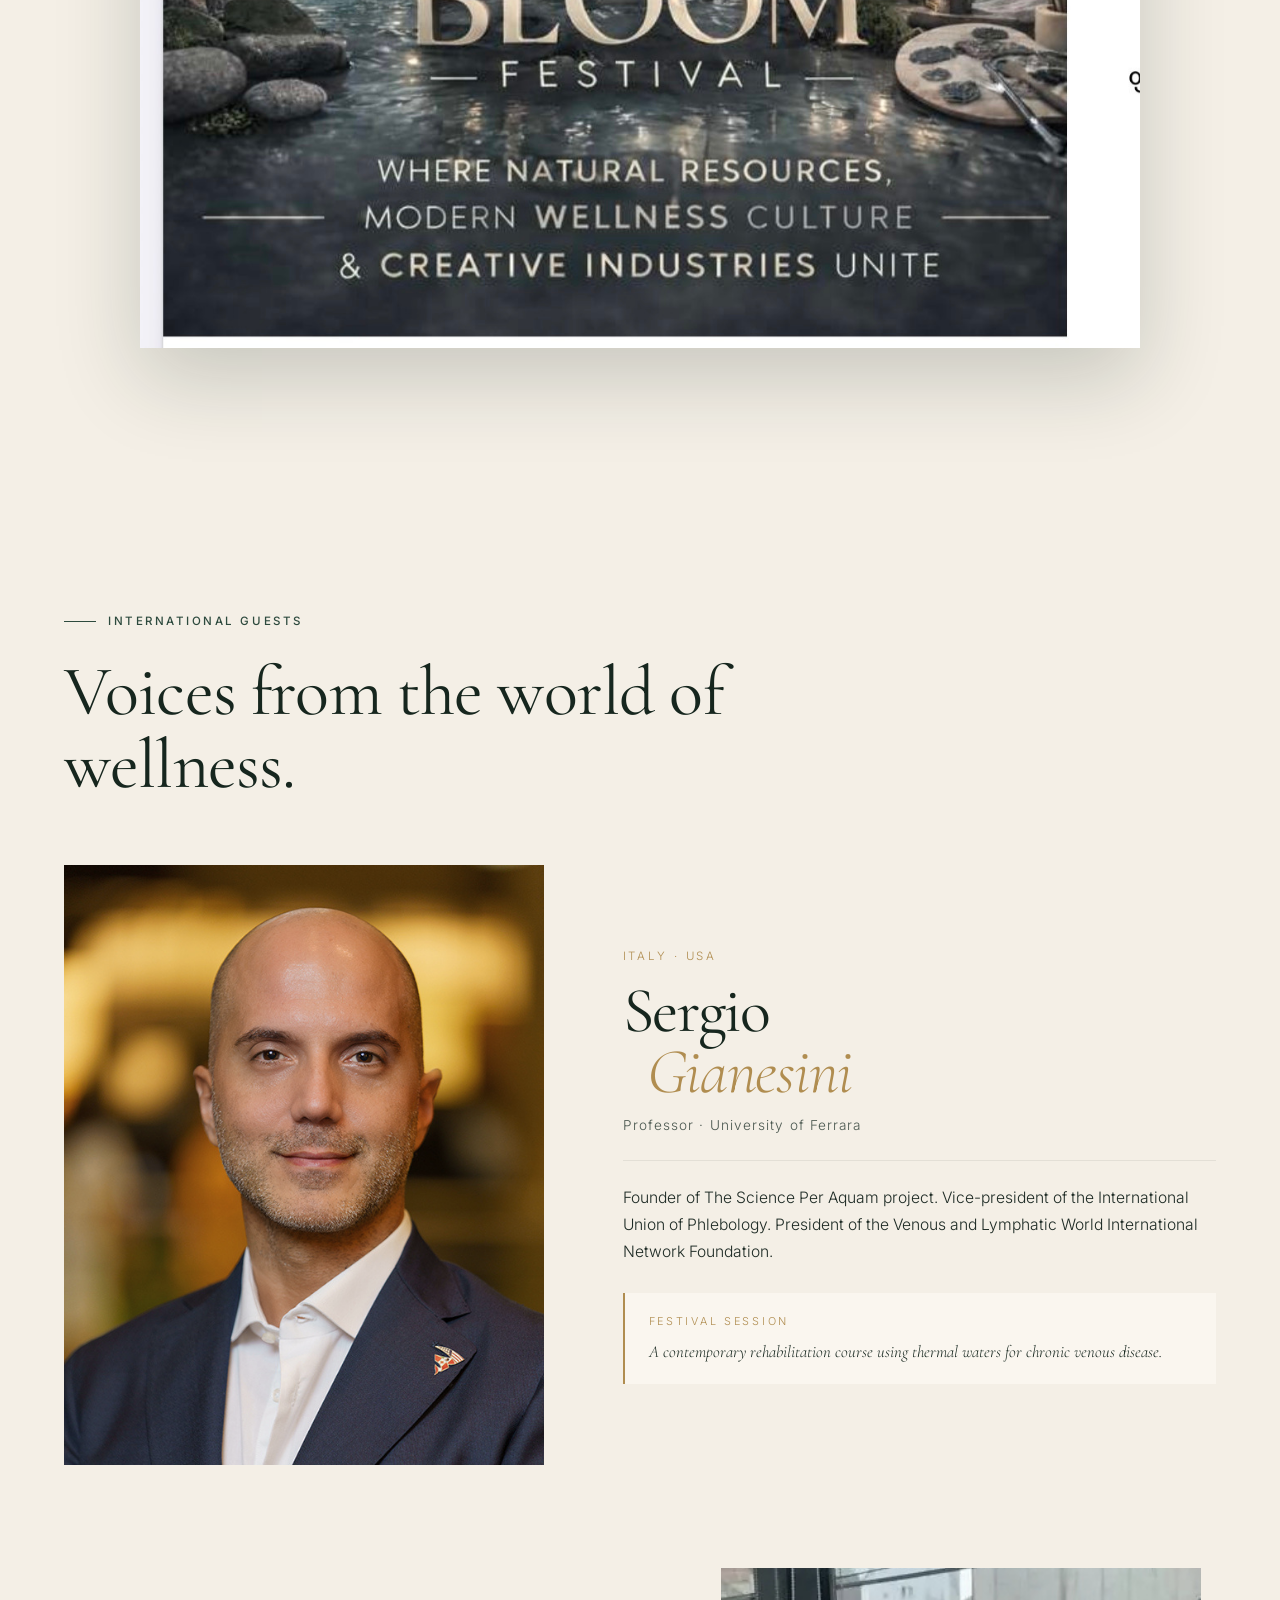
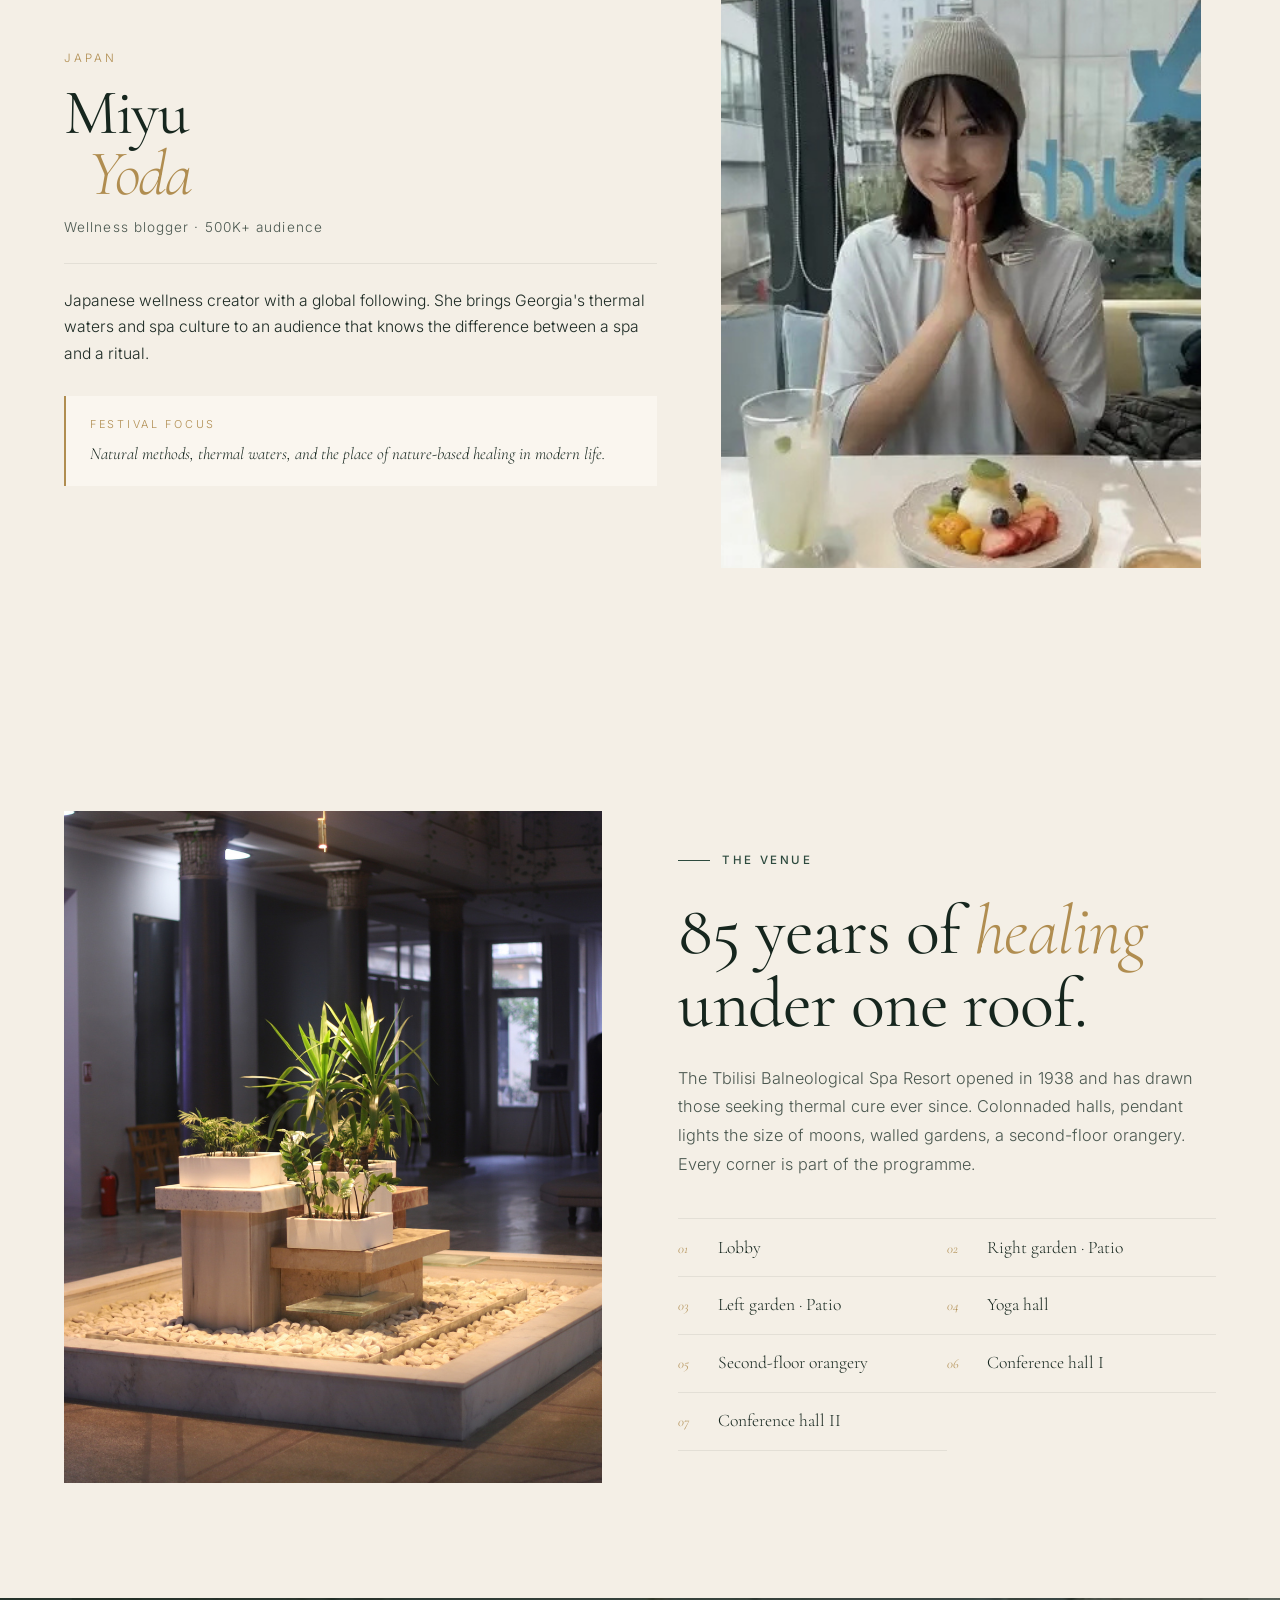
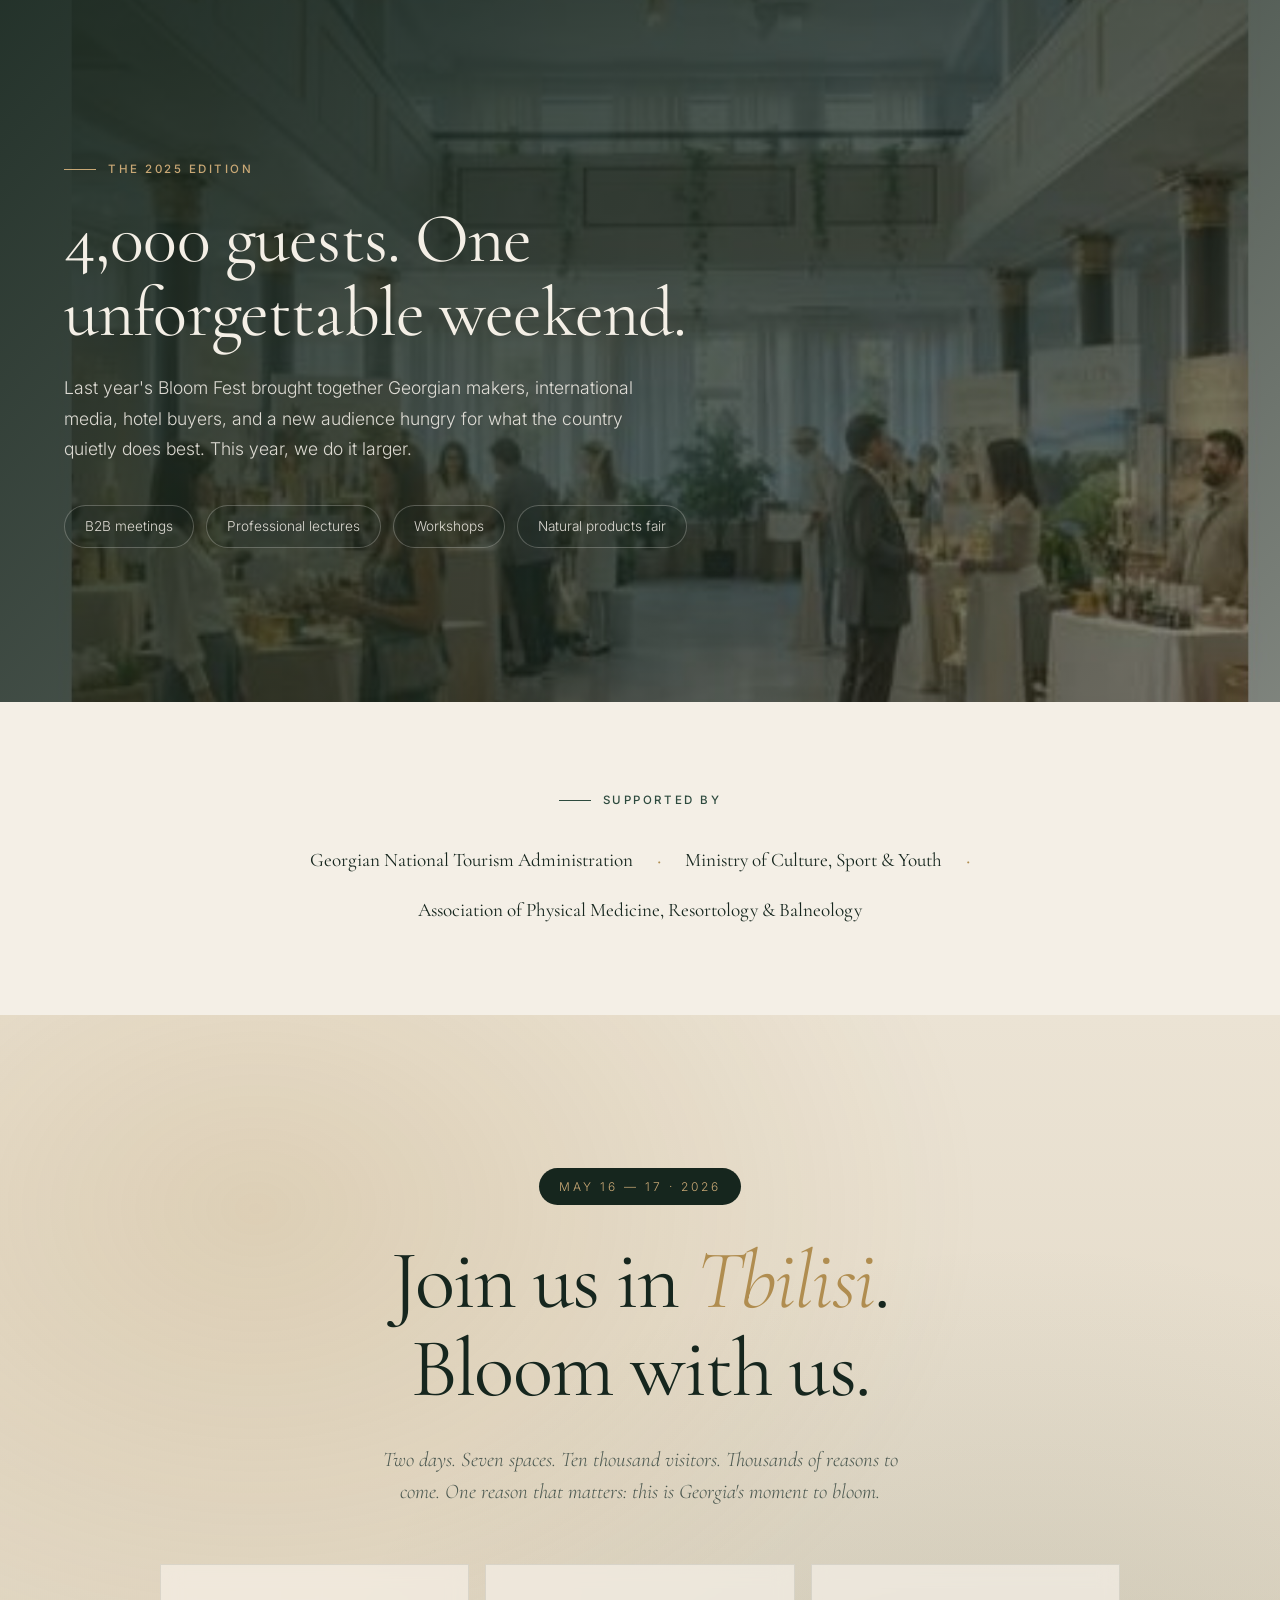
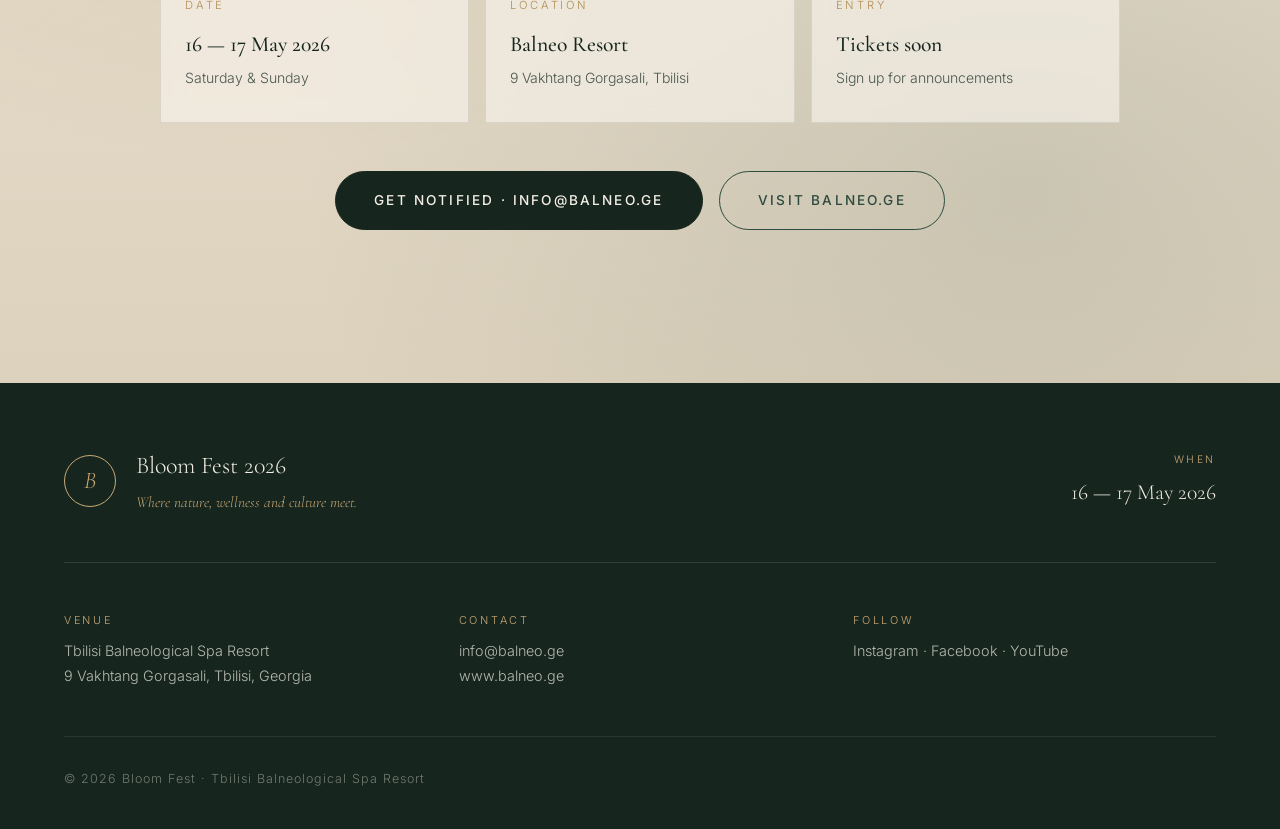
==== commit a2a5ff4a: "Add files via upload" ====
--- a/index.html
+++ b/index.html
@@ -8,7 +8,7 @@
 
 <meta property="og:title" content="Bloom Fest 2026 · Where nature, wellness and culture meet">
 <meta property="og:description" content="The first premium wellness, culture and tourism festival in Georgia. May 16–17, Tbilisi.">
-<meta property="og:image" content="images/poster.jpg">
+<meta property="og:image" content="poster.jpg">
 
 <link rel="preconnect" href="https://fonts.googleapis.com">
 <link rel="preconnect" href="https://fonts.gstatic.com" crossorigin>
@@ -38,7 +38,7 @@
 <!-- HERO -->
 <section id="top" class="hero">
   <div class="hero__image">
-    <img src="images/hero-lobby.jpg" alt="Tbilisi Balneological Spa Resort lobby" />
+    <img src="hero-lobby.jpg" alt="Tbilisi Balneological Spa Resort lobby" />
     <div class="hero__overlay"></div>
   </div>
 
@@ -107,7 +107,7 @@
       </p>
     </div>
     <div class="about__image reveal">
-      <img src="images/facade.jpg" alt="Tbilisi Balneological Spa Resort entrance" loading="lazy" />
+      <img src="facade.jpg" alt="Tbilisi Balneological Spa Resort entrance" loading="lazy" />
       <div class="about__caption">Tbilisi Balneological Spa Resort · est. 1938</div>
     </div>
   </div>
@@ -144,7 +144,7 @@
 
   <div class="exp-grid">
     <article class="exp-card exp-card--tall reveal">
-      <img src="images/yoga.jpg" alt="Outdoor yoga session at Bloom Fest" loading="lazy" />
+      <img src="yoga.jpg" alt="Outdoor yoga session at Bloom Fest" loading="lazy" />
       <div class="exp-card__label">
         <span class="num">01</span>
         <span class="name">Yoga & movement</span>
@@ -155,7 +155,7 @@
     </article>
 
     <article class="exp-card reveal">
-      <img src="images/market-stall.jpg" alt="Natural products market stall" loading="lazy" />
+      <img src="market-stall.jpg" alt="Natural products market stall" loading="lazy" />
       <div class="exp-card__label">
         <span class="num">02</span>
         <span class="name">Curated market</span>
@@ -166,7 +166,7 @@
     </article>
 
     <article class="exp-card reveal">
-      <img src="images/soaps.jpg" alt="Handmade natural soaps" loading="lazy" />
+      <img src="soaps.jpg" alt="Handmade natural soaps" loading="lazy" />
       <div class="exp-card__label">
         <span class="num">03</span>
         <span class="name">Made by hand</span>
@@ -177,7 +177,7 @@
     </article>
 
     <article class="exp-card exp-card--wide reveal">
-      <img src="images/lobby-event.jpg" alt="Lobby with art exhibition and pendant lights" loading="lazy" />
+      <img src="lobby-event.jpg" alt="Lobby with art exhibition and pendant lights" loading="lazy" />
       <div class="exp-card__label">
         <span class="num">04</span>
         <span class="name">Art & installations</span>
@@ -188,7 +188,7 @@
     </article>
 
     <article class="exp-card reveal">
-      <img src="images/garden.jpg" alt="Inner garden with fountain" loading="lazy" />
+      <img src="garden.jpg" alt="Inner garden with fountain" loading="lazy" />
       <div class="exp-card__label">
         <span class="num">05</span>
         <span class="name">Gardens & courtyards</span>
@@ -199,7 +199,7 @@
     </article>
 
     <article class="exp-card reveal">
-      <img src="images/reception.jpg" alt="Festival reception table" loading="lazy" />
+      <img src="reception.jpg" alt="Festival reception table" loading="lazy" />
       <div class="exp-card__label">
         <span class="num">06</span>
         <span class="name">Taste & reception</span>
@@ -227,7 +227,7 @@
 <!-- POSTER -->
 <section class="section--poster">
   <div class="poster">
-    <img src="images/poster.jpg" alt="Bloom Festival 2026 official poster" loading="lazy" />
+    <img src="poster.jpg" alt="Bloom Festival 2026 official poster" loading="lazy" />
   </div>
 </section>
 
@@ -241,7 +241,7 @@
   <div class="speakers">
     <article class="speaker reveal">
       <div class="speaker__photo">
-        <img src="images/sergio.jpg" alt="Sergio Gianesini" loading="lazy" />
+        <img src="sergio.jpg" alt="Sergio Gianesini" loading="lazy" />
       </div>
       <div class="speaker__meta">
         <div class="speaker__flag">Italy · USA</div>
@@ -262,7 +262,7 @@
 
     <article class="speaker speaker--reverse reveal">
       <div class="speaker__photo">
-        <img src="images/miyu.jpg" alt="Miyu Yoda" loading="lazy" />
+        <img src="miyu.jpg" alt="Miyu Yoda" loading="lazy" />
       </div>
       <div class="speaker__meta">
         <div class="speaker__flag">Japan</div>
@@ -287,7 +287,7 @@
 <section class="section section--venue">
   <div class="venue">
     <div class="venue__image reveal">
-      <img src="images/fountain.jpg" alt="Lobby fountain with plants" loading="lazy" />
+      <img src="fountain.jpg" alt="Lobby fountain with plants" loading="lazy" />
     </div>
     <div class="venue__text">
       <div class="eyebrow reveal">The venue</div>
@@ -311,7 +311,7 @@
 <!-- PREVIOUS EDITION -->
 <section class="section section--previous">
   <div class="prev-bg">
-    <img src="images/fair-indoor.jpg" alt="Bloom Fest 2025 indoor fair" loading="lazy" />
+    <img src="fair-indoor.jpg" alt="Bloom Fest 2025 indoor fair" loading="lazy" />
     <div class="prev-overlay"></div>
   </div>
   <div class="prev-content">
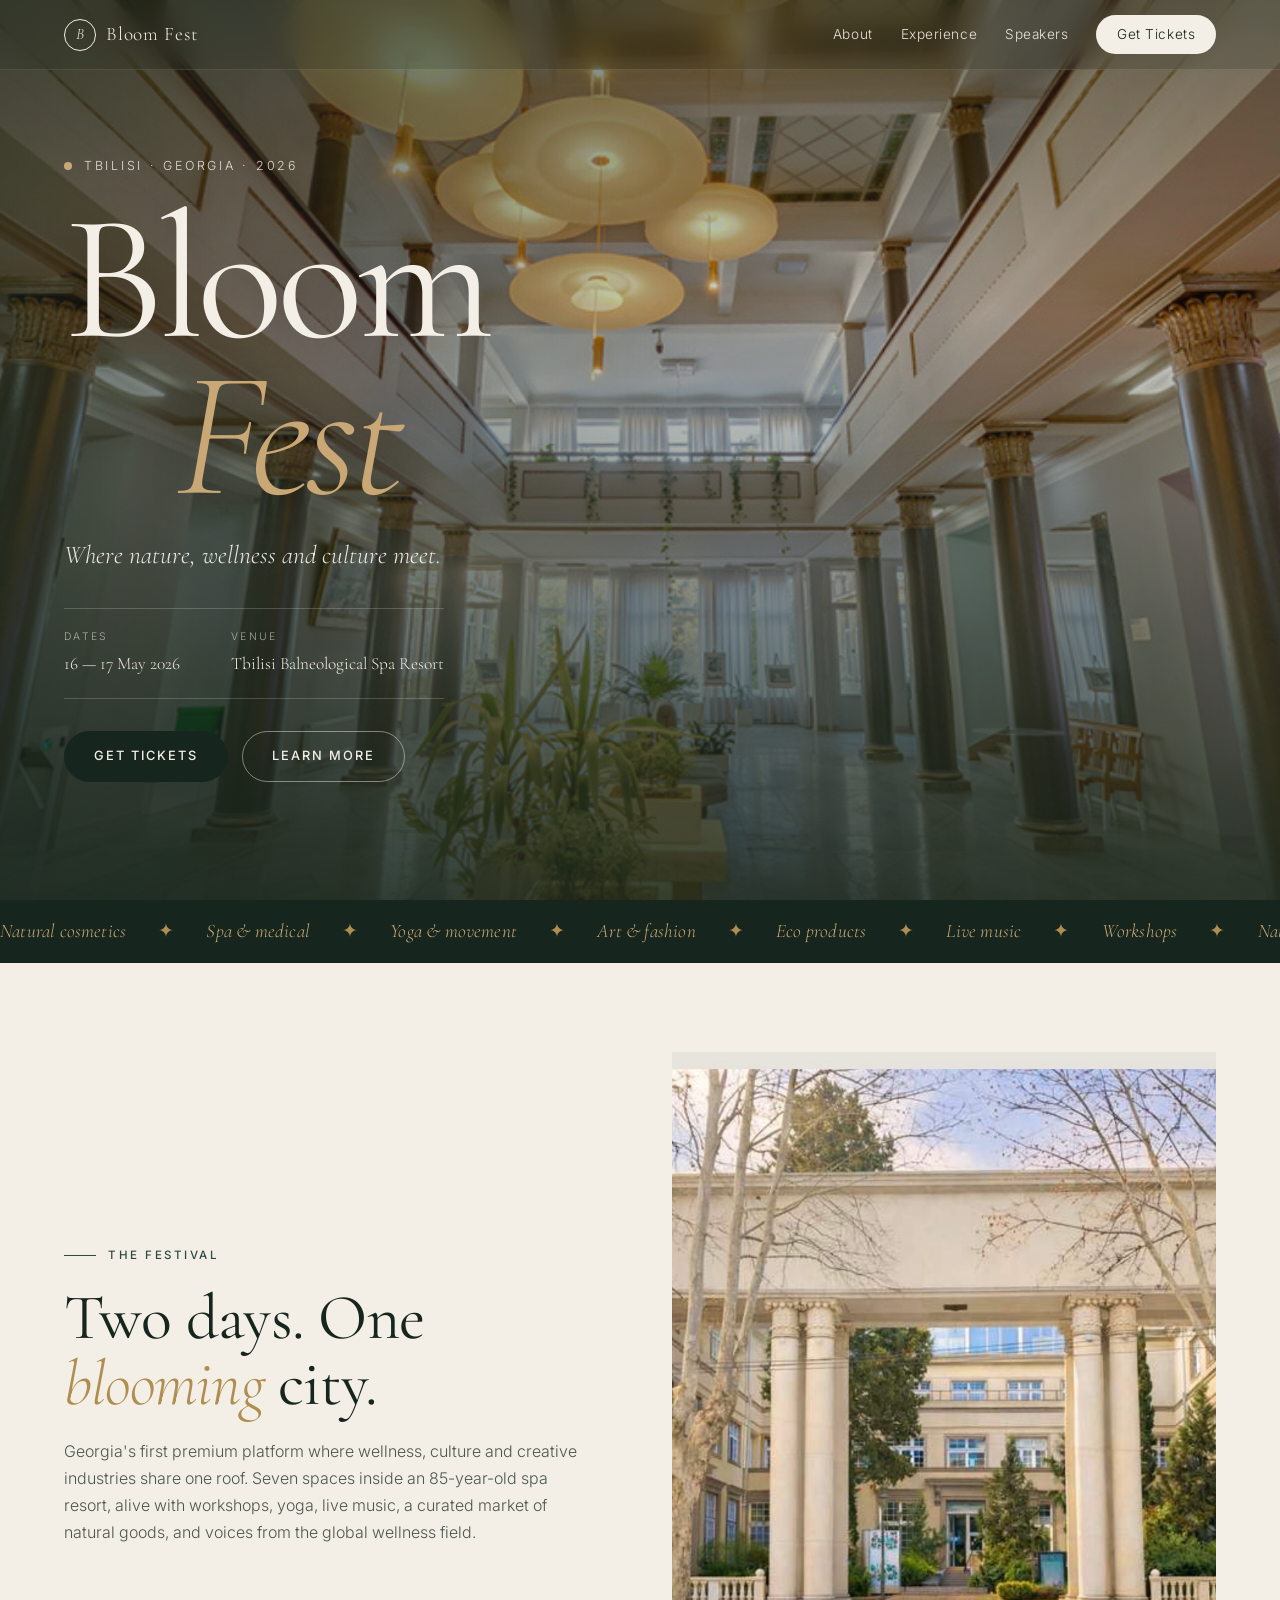
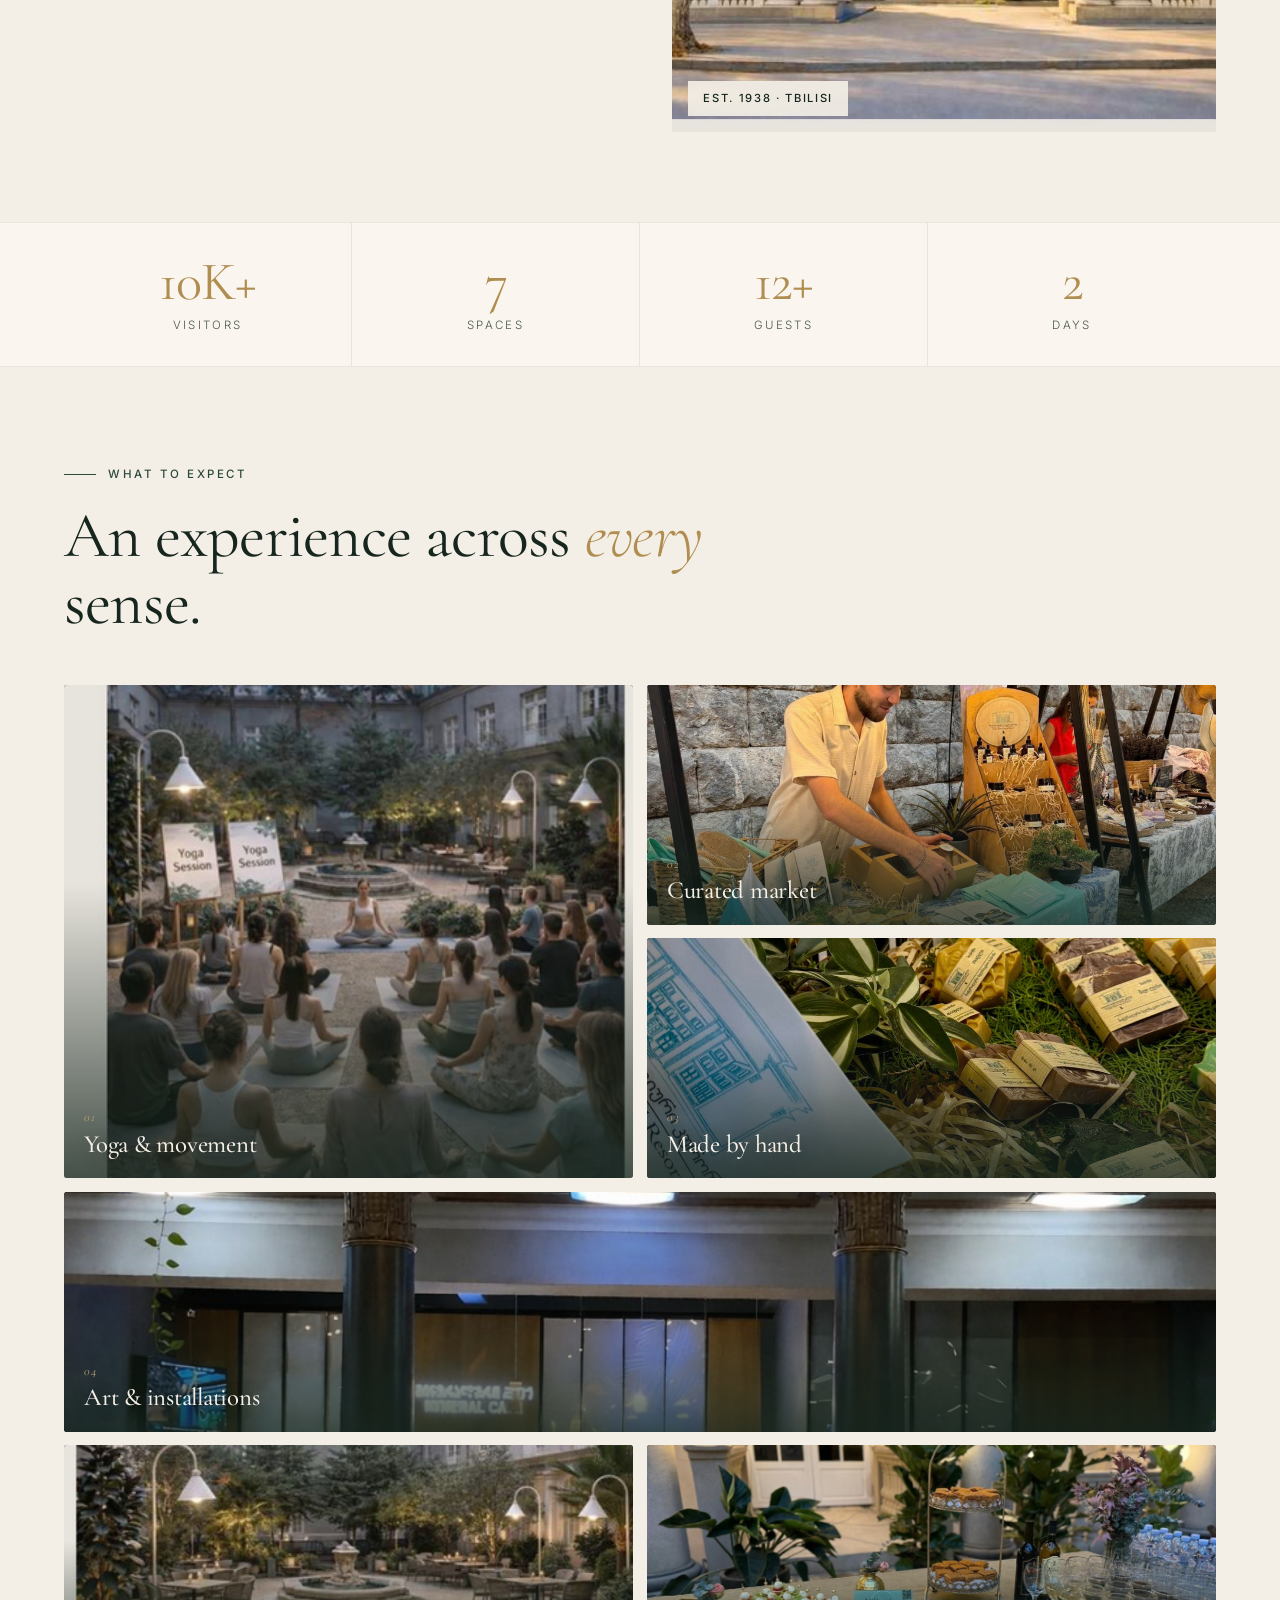
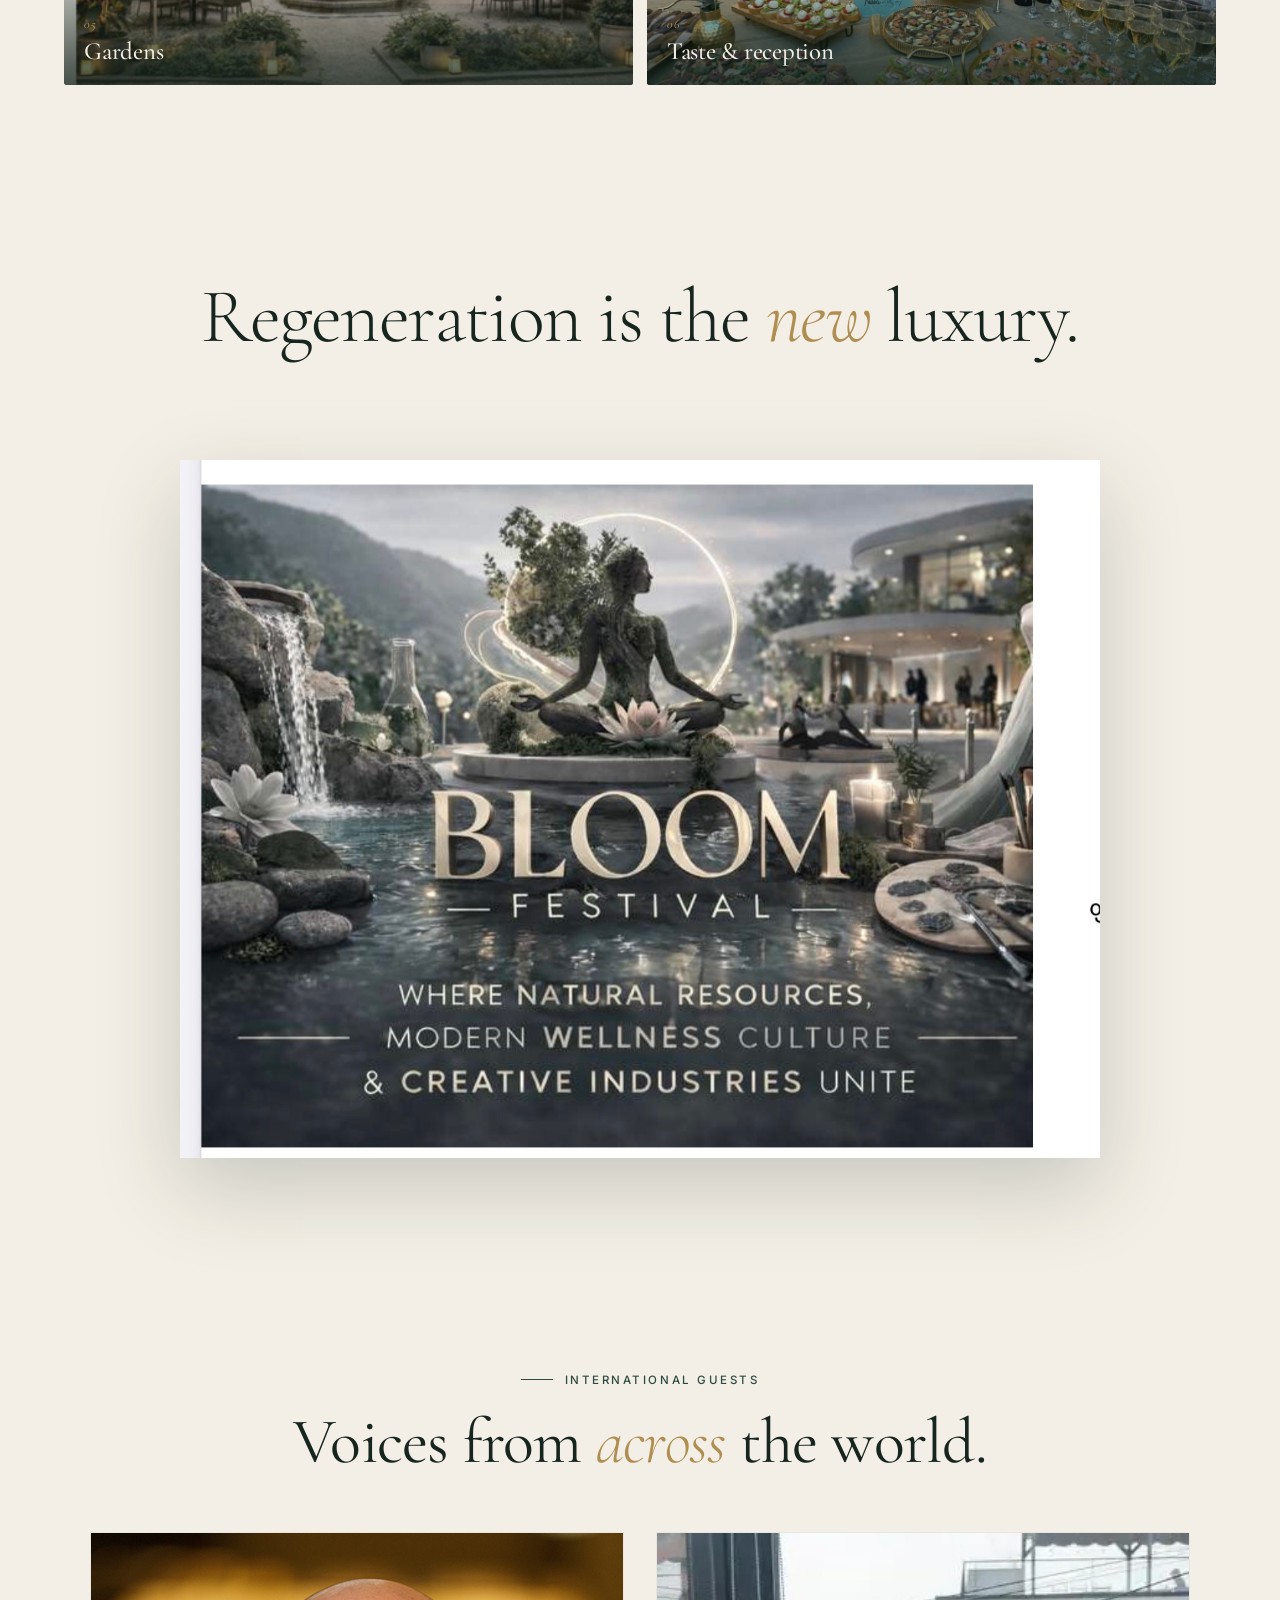
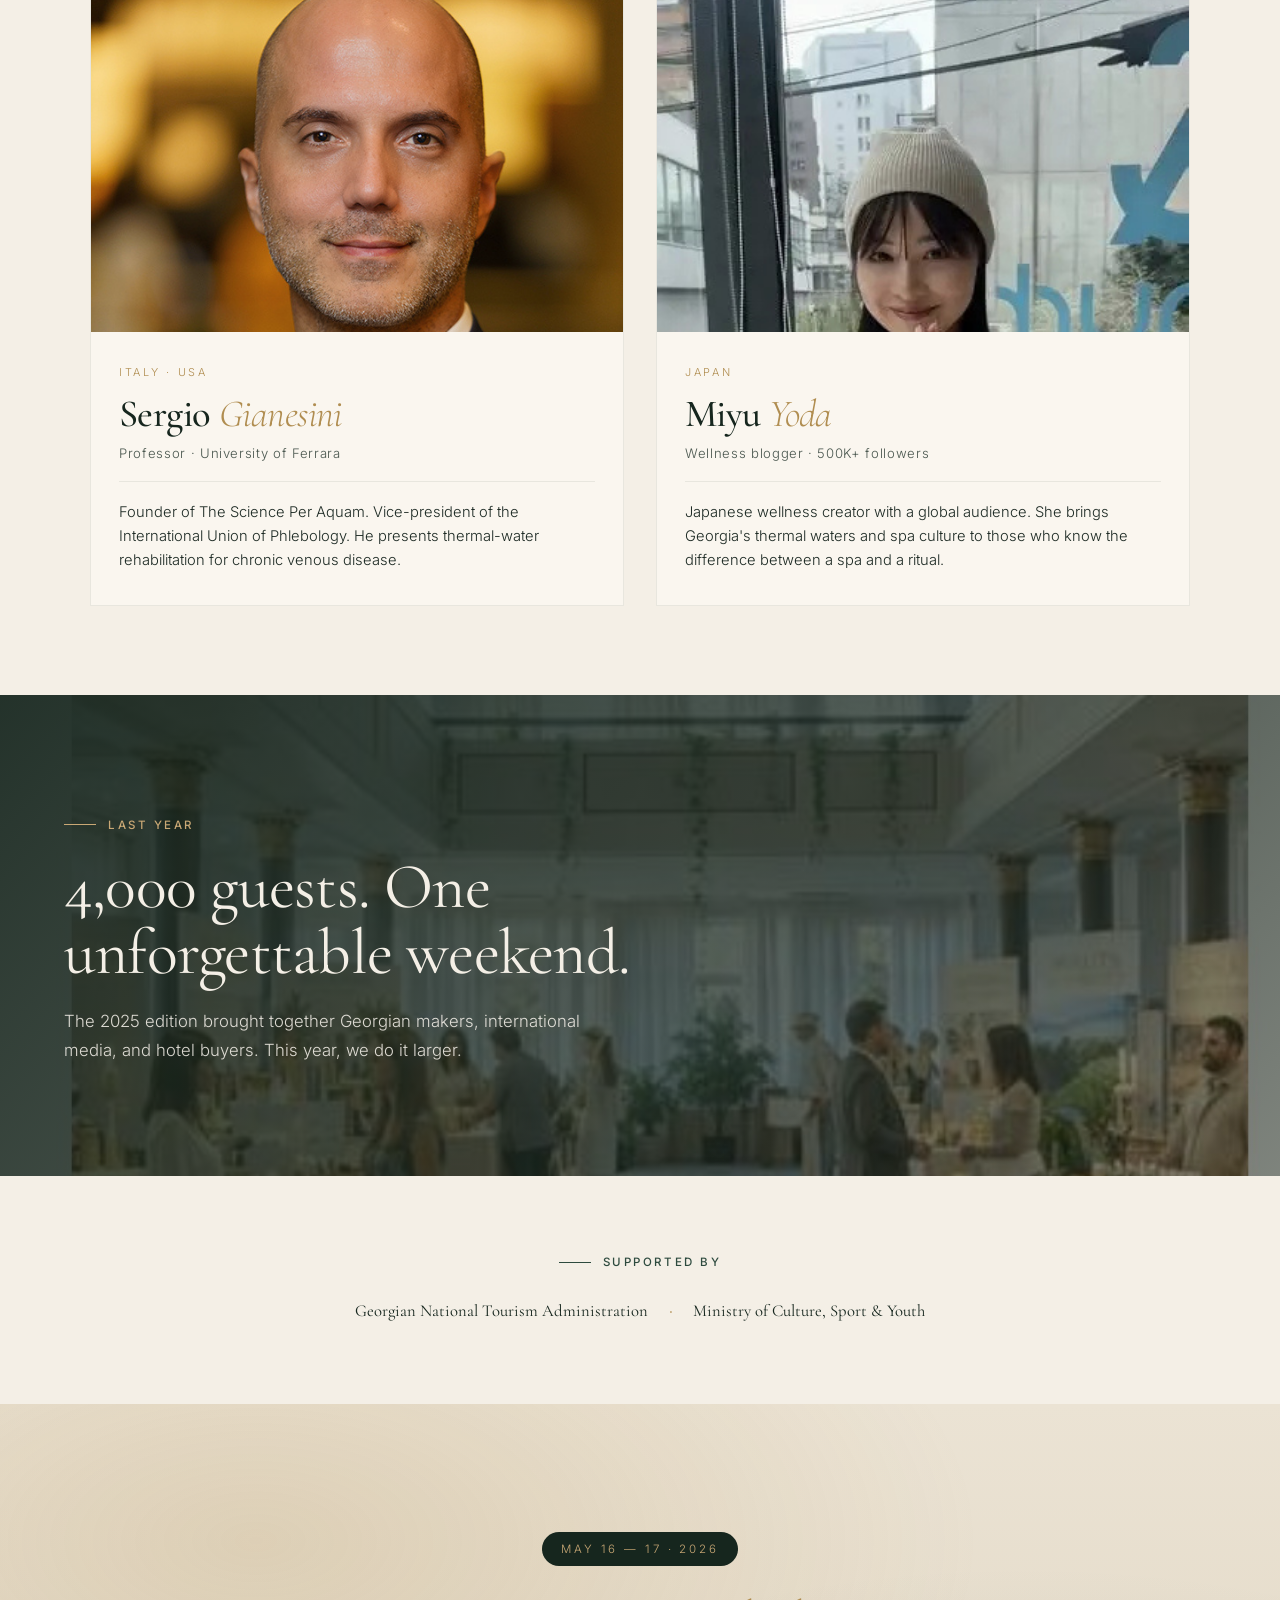
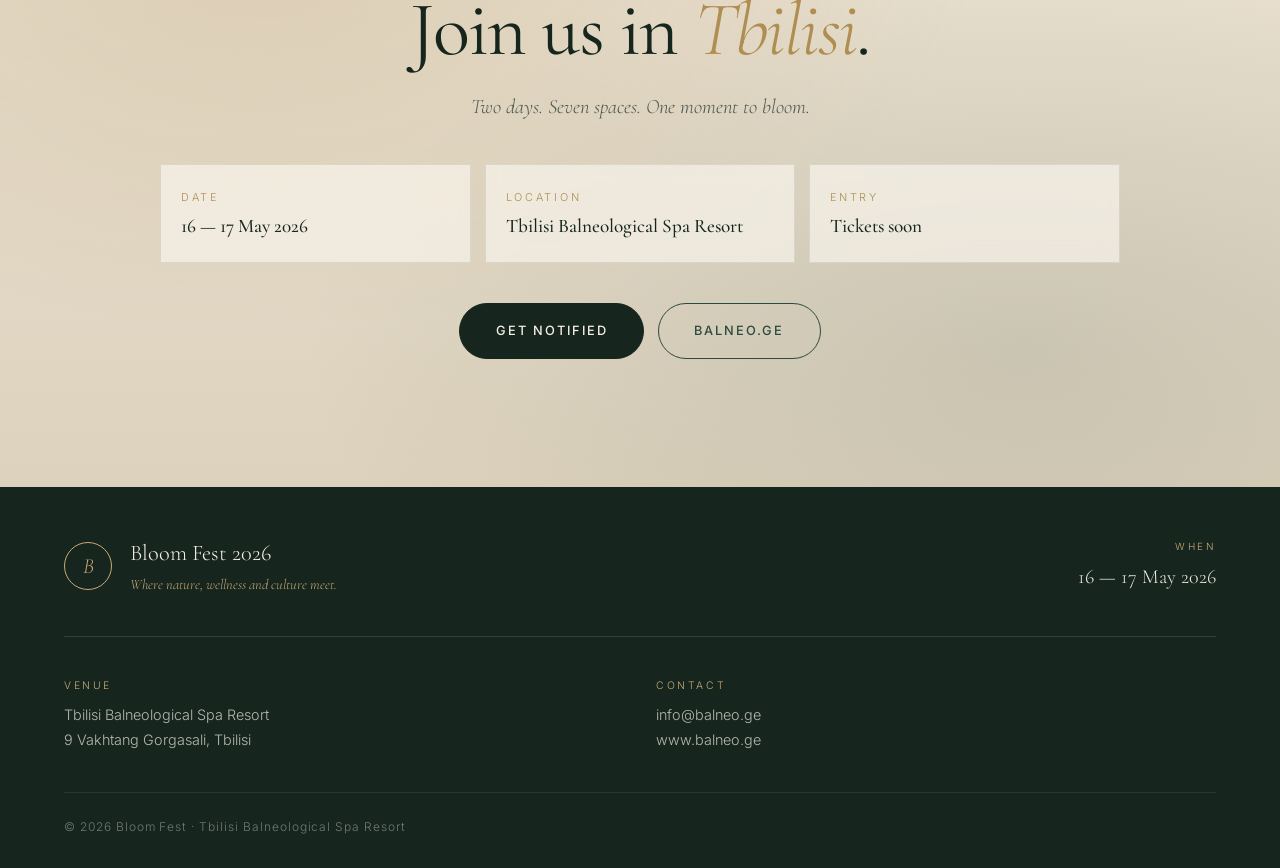
==== commit ae4dc1ed: "Add files via upload" ====
--- a/index.html
+++ b/index.html
@@ -26,10 +26,9 @@
       <span class="brand-text">Bloom Fest</span>
     </a>
     <nav class="nav__links">
-      <a href="#about">Festival</a>
+      <a href="#about">About</a>
       <a href="#experience">Experience</a>
       <a href="#speakers">Speakers</a>
-      <a href="#visit">Visit</a>
       <a href="#visit" class="nav__cta">Get Tickets</a>
     </nav>
   </div>
@@ -66,11 +65,9 @@
 
     <div class="hero__actions">
       <a href="#visit" class="btn btn--primary">Get Tickets</a>
-      <a href="#about" class="btn btn--ghost">About the festival</a>
-    </div>
-  </div>
-
-  <div class="hero__scroll">Scroll to discover</div>
+      <a href="#about" class="btn btn--ghost">Learn more</a>
+    </div>
+  </div>
 </section>
 
 <!-- MARQUEE -->
@@ -100,15 +97,12 @@
       <div class="eyebrow reveal">The festival</div>
       <h2 class="display reveal">Two days. One <em>blooming</em> city.</h2>
       <p class="reveal">
-        Bloom Fest is Georgia's first premium platform where wellness, culture and creative industries share one roof. Inside the 85-year-old Tbilisi Balneological Spa Resort, seven spaces come alive with exhibitions, workshops, yoga, live music, a curated market of natural goods, and voices from the global wellness field.
-      </p>
-      <p class="reveal">
-        Almost every resort in Georgia takes part. Local makers bring their best. International guests arrive to see what this country is becoming: a destination for natural regeneration, with mineral waters, healing traditions and a new generation of wellness culture.
+        Georgia's first premium platform where wellness, culture and creative industries share one roof. Seven spaces inside an 85-year-old spa resort, alive with workshops, yoga, live music, a curated market of natural goods, and voices from the global wellness field.
       </p>
     </div>
     <div class="about__image reveal">
       <img src="facade.jpg" alt="Tbilisi Balneological Spa Resort entrance" loading="lazy" />
-      <div class="about__caption">Tbilisi Balneological Spa Resort · est. 1938</div>
+      <div class="about__caption">Est. 1938 · Tbilisi</div>
     </div>
   </div>
 </section>
@@ -118,19 +112,19 @@
   <div class="stats-strip">
     <div class="stat-item reveal">
       <div class="stat-item__num">10K+</div>
-      <div class="stat-item__label">Expected visitors</div>
+      <div class="stat-item__label">Visitors</div>
     </div>
     <div class="stat-item reveal">
       <div class="stat-item__num">7</div>
-      <div class="stat-item__label">Curated spaces</div>
+      <div class="stat-item__label">Spaces</div>
     </div>
     <div class="stat-item reveal">
       <div class="stat-item__num">12+</div>
-      <div class="stat-item__label">International guests</div>
+      <div class="stat-item__label">Guests</div>
     </div>
     <div class="stat-item reveal">
       <div class="stat-item__num">2</div>
-      <div class="stat-item__label">Days of programming</div>
+      <div class="stat-item__label">Days</div>
     </div>
   </div>
 </section>
@@ -139,19 +133,16 @@
 <section id="experience" class="section section--experience">
   <div class="exp-header">
     <div class="eyebrow reveal">What to expect</div>
-    <h2 class="display reveal">An experience curated across <em>every</em> sense.</h2>
+    <h2 class="display reveal">An experience across <em>every</em> sense.</h2>
   </div>
 
   <div class="exp-grid">
     <article class="exp-card exp-card--tall reveal">
-      <img src="yoga.jpg" alt="Outdoor yoga session at Bloom Fest" loading="lazy" />
+      <img src="yoga.jpg" alt="Outdoor yoga session" loading="lazy" />
       <div class="exp-card__label">
         <span class="num">01</span>
         <span class="name">Yoga & movement</span>
       </div>
-      <div class="exp-card__text">
-        Morning practice in the courtyard under the plane trees. Teachers from across the Caucasus.
-      </div>
     </article>
 
     <article class="exp-card reveal">
@@ -160,9 +151,6 @@
         <span class="num">02</span>
         <span class="name">Curated market</span>
       </div>
-      <div class="exp-card__text">
-        Natural Georgian cosmetics, handmade soap, eco goods, small producers you won't find on high streets.
-      </div>
     </article>
 
     <article class="exp-card reveal">
@@ -171,41 +159,29 @@
         <span class="num">03</span>
         <span class="name">Made by hand</span>
       </div>
-      <div class="exp-card__text">
-        Every product is the story of a maker. Every maker, the story of a place.
-      </div>
     </article>
 
     <article class="exp-card exp-card--wide reveal">
-      <img src="lobby-event.jpg" alt="Lobby with art exhibition and pendant lights" loading="lazy" />
+      <img src="lobby-event.jpg" alt="Lobby with art exhibition" loading="lazy" />
       <div class="exp-card__label">
         <span class="num">04</span>
         <span class="name">Art & installations</span>
       </div>
-      <div class="exp-card__text">
-        Curated exhibitions, installation performance, and a luxury collection that tells Georgia's mineral story.
-      </div>
     </article>
 
     <article class="exp-card reveal">
       <img src="garden.jpg" alt="Inner garden with fountain" loading="lazy" />
       <div class="exp-card__label">
         <span class="num">05</span>
-        <span class="name">Gardens & courtyards</span>
-      </div>
-      <div class="exp-card__text">
-        Two walled gardens. Fountains, lanterns, quiet corners for conversation and rest.
+        <span class="name">Gardens</span>
       </div>
     </article>
 
     <article class="exp-card reveal">
-      <img src="reception.jpg" alt="Festival reception table" loading="lazy" />
+      <img src="reception.jpg" alt="Festival reception" loading="lazy" />
       <div class="exp-card__label">
         <span class="num">06</span>
         <span class="name">Taste & reception</span>
-      </div>
-      <div class="exp-card__text">
-        Georgian wines, natural waters, seasonal menus by local chefs.
       </div>
     </article>
   </div>
@@ -214,97 +190,58 @@
 <!-- BIG QUOTE -->
 <section class="section section--quote">
   <div class="quote">
-    <div class="quote__label reveal">The festival philosophy</div>
     <blockquote class="quote__text reveal">
       Regeneration is the <em>new</em> luxury.
     </blockquote>
-    <p class="quote__sub reveal">
-      A country where nature heals. Resorts build health. Culture shapes experience.
-    </p>
   </div>
 </section>
 
 <!-- POSTER -->
 <section class="section--poster">
   <div class="poster">
-    <img src="poster.jpg" alt="Bloom Festival 2026 official poster" loading="lazy" />
+    <img src="poster.jpg" alt="Bloom Festival 2026 poster" loading="lazy" />
   </div>
 </section>
 
 <!-- SPEAKERS -->
 <section id="speakers" class="section section--speakers">
-  <div class="exp-header">
+  <div class="exp-header centered">
     <div class="eyebrow reveal">International guests</div>
-    <h2 class="display reveal">Voices from the world of wellness.</h2>
+    <h2 class="display reveal">Voices from <em>across</em> the world.</h2>
   </div>
 
   <div class="speakers">
-    <article class="speaker reveal">
-      <div class="speaker__photo">
+    <article class="speaker-card reveal">
+      <div class="speaker-card__photo">
         <img src="sergio.jpg" alt="Sergio Gianesini" loading="lazy" />
       </div>
-      <div class="speaker__meta">
-        <div class="speaker__flag">Italy · USA</div>
-        <h3 class="speaker__name">
-          <span>Sergio</span>
-          <span class="italic">Gianesini</span>
+      <div class="speaker-card__body">
+        <div class="speaker-card__flag">Italy · USA</div>
+        <h3 class="speaker-card__name">
+          Sergio <span class="italic">Gianesini</span>
         </h3>
-        <div class="speaker__title">Professor · University of Ferrara</div>
-        <p class="speaker__bio">
-          Founder of The Science Per Aquam project. Vice-president of the International Union of Phlebology. President of the Venous and Lymphatic World International Network Foundation.
+        <div class="speaker-card__title">Professor · University of Ferrara</div>
+        <p class="speaker-card__bio">
+          Founder of The Science Per Aquam. Vice-president of the International Union of Phlebology. He presents thermal-water rehabilitation for chronic venous disease.
         </p>
-        <div class="speaker__session">
-          <span class="session-label">Festival session</span>
-          <p>A contemporary rehabilitation course using thermal waters for chronic venous disease.</p>
-        </div>
-      </div>
-    </article>
-
-    <article class="speaker speaker--reverse reveal">
-      <div class="speaker__photo">
+      </div>
+    </article>
+
+    <article class="speaker-card reveal">
+      <div class="speaker-card__photo">
         <img src="miyu.jpg" alt="Miyu Yoda" loading="lazy" />
       </div>
-      <div class="speaker__meta">
-        <div class="speaker__flag">Japan</div>
-        <h3 class="speaker__name">
-          <span>Miyu</span>
-          <span class="italic">Yoda</span>
+      <div class="speaker-card__body">
+        <div class="speaker-card__flag">Japan</div>
+        <h3 class="speaker-card__name">
+          Miyu <span class="italic">Yoda</span>
         </h3>
-        <div class="speaker__title">Wellness blogger · 500K+ audience</div>
-        <p class="speaker__bio">
-          Japanese wellness creator with a global following. She brings Georgia's thermal waters and spa culture to an audience that knows the difference between a spa and a ritual.
+        <div class="speaker-card__title">Wellness blogger · 500K+ followers</div>
+        <p class="speaker-card__bio">
+          Japanese wellness creator with a global audience. She brings Georgia's thermal waters and spa culture to those who know the difference between a spa and a ritual.
         </p>
-        <div class="speaker__session">
-          <span class="session-label">Festival focus</span>
-          <p>Natural methods, thermal waters, and the place of nature-based healing in modern life.</p>
-        </div>
-      </div>
-    </article>
-  </div>
-</section>
-
-<!-- VENUE -->
-<section class="section section--venue">
-  <div class="venue">
-    <div class="venue__image reveal">
-      <img src="fountain.jpg" alt="Lobby fountain with plants" loading="lazy" />
-    </div>
-    <div class="venue__text">
-      <div class="eyebrow reveal">The venue</div>
-      <h2 class="display reveal">85 years of <em>healing</em> under one roof.</h2>
-      <p class="reveal">
-        The Tbilisi Balneological Spa Resort opened in 1938 and has drawn those seeking thermal cure ever since. Colonnaded halls, pendant lights the size of moons, walled gardens, a second-floor orangery. Every corner is part of the programme.
-      </p>
-      <div class="venue__spaces">
-        <div class="space-item reveal"><span class="num">01</span>Lobby</div>
-        <div class="space-item reveal"><span class="num">02</span>Right garden · Patio</div>
-        <div class="space-item reveal"><span class="num">03</span>Left garden · Patio</div>
-        <div class="space-item reveal"><span class="num">04</span>Yoga hall</div>
-        <div class="space-item reveal"><span class="num">05</span>Second-floor orangery</div>
-        <div class="space-item reveal"><span class="num">06</span>Conference hall I</div>
-        <div class="space-item reveal"><span class="num">07</span>Conference hall II</div>
-      </div>
-    </div>
+      </div>
+    </article>
   </div>
 </section>
 
@@ -315,17 +252,11 @@
     <div class="prev-overlay"></div>
   </div>
   <div class="prev-content">
-    <div class="eyebrow reveal">The 2025 edition</div>
+    <div class="eyebrow reveal">Last year</div>
     <h2 class="display reveal">4,000 guests. One unforgettable weekend.</h2>
     <p class="reveal">
-      Last year's Bloom Fest brought together Georgian makers, international media, hotel buyers, and a new audience hungry for what the country quietly does best. This year, we do it larger.
+      The 2025 edition brought together Georgian makers, international media, and hotel buyers. This year, we do it larger.
     </p>
-    <div class="prev-tags reveal">
-      <span>B2B meetings</span>
-      <span>Professional lectures</span>
-      <span>Workshops</span>
-      <span>Natural products fair</span>
-    </div>
   </div>
 </section>
 
@@ -336,8 +267,6 @@
     <span>Georgian National Tourism Administration</span>
     <span class="sep">·</span>
     <span>Ministry of Culture, Sport & Youth</span>
-    <span class="sep">·</span>
-    <span>Association of Physical Medicine, Resortology & Balneology</span>
   </div>
 </section>
 
@@ -346,34 +275,30 @@
   <div class="visit">
     <div class="visit__badge reveal">May 16 — 17 · 2026</div>
     <h2 class="visit__title reveal">
-      Join us in <em>Tbilisi</em>.<br>
-      Bloom with us.
+      Join us in <em>Tbilisi</em>.
     </h2>
     <p class="visit__sub reveal">
-      Two days. Seven spaces. Ten thousand visitors. Thousands of reasons to come. One reason that matters: this is Georgia's moment to bloom.
+      Two days. Seven spaces. One moment to bloom.
     </p>
 
     <div class="visit__cards">
       <div class="visit-card reveal">
         <div class="visit-card__label">Date</div>
         <div class="visit-card__value">16 — 17 May 2026</div>
-        <div class="visit-card__detail">Saturday & Sunday</div>
       </div>
       <div class="visit-card reveal">
         <div class="visit-card__label">Location</div>
-        <div class="visit-card__value">Balneo Resort</div>
-        <div class="visit-card__detail">9 Vakhtang Gorgasali, Tbilisi</div>
+        <div class="visit-card__value">Tbilisi Balneological Spa Resort</div>
       </div>
       <div class="visit-card reveal">
         <div class="visit-card__label">Entry</div>
         <div class="visit-card__value">Tickets soon</div>
-        <div class="visit-card__detail">Sign up for announcements</div>
       </div>
     </div>
 
     <div class="visit__actions reveal">
-      <a href="mailto:info@balneo.ge?subject=Bloom%20Fest%202026%20Tickets" class="btn btn--primary btn--lg">Get notified · info@balneo.ge</a>
-      <a href="https://www.balneo.ge" target="_blank" rel="noopener" class="btn btn--ghost btn--lg">Visit balneo.ge</a>
+      <a href="mailto:info@balneo.ge?subject=Bloom%20Fest%202026" class="btn btn--primary btn--lg">Get notified</a>
+      <a href="https://www.balneo.ge" target="_blank" rel="noopener" class="btn btn--ghost btn--lg">balneo.ge</a>
     </div>
   </div>
 </section>
@@ -399,22 +324,16 @@
       <div>
         <span class="label">Venue</span>
         Tbilisi Balneological Spa Resort<br>
-        9 Vakhtang Gorgasali, Tbilisi, Georgia
+        9 Vakhtang Gorgasali, Tbilisi
       </div>
       <div>
         <span class="label">Contact</span>
         <a href="mailto:info@balneo.ge">info@balneo.ge</a><br>
         <a href="https://www.balneo.ge" target="_blank" rel="noopener">www.balneo.ge</a>
       </div>
-      <div>
-        <span class="label">Follow</span>
-        Instagram · Facebook · YouTube
-      </div>
-    </div>
-
-    <div class="footer__copy">
-      © 2026 Bloom Fest · Tbilisi Balneological Spa Resort
-    </div>
+    </div>
+
+    <div class="footer__copy">© 2026 Bloom Fest · Tbilisi Balneological Spa Resort</div>
   </div>
 </footer>
 
--- a/styles.css
+++ b/styles.css
@@ -28,11 +28,11 @@
   --line-soft: rgba(29, 42, 36, 0.08);
 
   --display: 'Cormorant Garamond', serif;
-  --display-alt: 'Italiana', serif;
   --body: 'Inter', sans-serif;
 
   --max: 1400px;
   --pad: clamp(1.5rem, 5vw, 4rem);
+  --nav-h: 70px;
 }
 
 /* ========== TYPOGRAPHY ========== */
@@ -41,7 +41,7 @@
   font-weight: 400;
   line-height: 1.04;
   letter-spacing: -0.012em;
-  font-size: clamp(2.4rem, 5.5vw, 5rem);
+  font-size: clamp(2.2rem, 5vw, 4.2rem);
   color: var(--moss-deep);
 }
 .display em {
@@ -56,7 +56,7 @@
   letter-spacing: 0.22em;
   text-transform: uppercase;
   color: var(--moss);
-  margin-bottom: 1.5rem;
+  margin-bottom: 1.25rem;
   display: inline-flex;
   align-items: center;
   gap: 0.75rem;
@@ -70,12 +70,12 @@
 .eyebrow.centered {
   display: flex;
   justify-content: center;
-  margin-bottom: 2rem;
+  margin-bottom: 1.5rem;
 }
 
 /* ========== LAYOUT ========== */
 .section {
-  padding: clamp(4rem, 9vw, 8rem) var(--pad);
+  padding: clamp(3.5rem, 7vw, 6rem) var(--pad);
   max-width: var(--max);
   margin: 0 auto;
   position: relative;
@@ -84,8 +84,8 @@
 /* ========== BUTTONS ========== */
 .btn {
   display: inline-block;
-  padding: 0.95rem 1.9rem;
-  font-size: 0.82rem;
+  padding: 0.9rem 1.8rem;
+  font-size: 0.8rem;
   letter-spacing: 0.16em;
   text-transform: uppercase;
   border-radius: 2rem;
@@ -114,19 +114,36 @@
   color: var(--bg);
   border-color: var(--moss);
 }
-.btn--lg { padding: 1.1rem 2.4rem; font-size: 0.85rem; }
+.btn--lg { padding: 1.05rem 2.2rem; }
 
 /* ========== NAV ========== */
 .nav {
   position: fixed;
   top: 0; left: 0; right: 0;
   z-index: 100;
-  padding: 1.25rem var(--pad);
-  background: rgba(244, 239, 230, 0.88);
+  padding: 1rem var(--pad);
+  background: rgba(244, 239, 230, 0.85);
   backdrop-filter: blur(14px);
   -webkit-backdrop-filter: blur(14px);
   border-bottom: 1px solid var(--line-soft);
-  transition: transform 0.4s ease;
+  transition: transform 0.4s ease, background 0.4s ease;
+  height: var(--nav-h);
+}
+.nav.on-hero {
+  background: rgba(22, 38, 30, 0.15);
+  border-bottom-color: rgba(255, 255, 255, 0.1);
+}
+.nav.on-hero .brand-text { color: var(--bg); }
+.nav.on-hero .brand-mark { border-color: var(--bg); color: var(--bg); }
+.nav.on-hero .nav__links a { color: rgba(250, 246, 239, 0.9); }
+.nav.on-hero .nav__links a:hover { color: var(--bg); }
+.nav.on-hero .nav__cta {
+  background: var(--bg);
+  color: var(--moss-deep) !important;
+}
+.nav.on-hero .nav__cta:hover {
+  background: var(--gold);
+  color: var(--bg) !important;
 }
 .nav__inner {
   max-width: var(--max);
@@ -134,33 +151,38 @@
   display: flex;
   justify-content: space-between;
   align-items: center;
+  height: 100%;
 }
 .nav__brand {
   display: flex;
   align-items: center;
   gap: 0.6rem;
   font-family: var(--display);
-  font-size: 1.25rem;
+  font-size: 1.2rem;
   letter-spacing: 0.05em;
 }
 .brand-mark {
-  width: 34px;
-  height: 34px;
+  width: 32px;
+  height: 32px;
   border: 1px solid var(--moss);
   color: var(--moss);
   display: grid;
   place-items: center;
   font-family: var(--display);
-  font-size: 1.05rem;
+  font-size: 1rem;
   font-style: italic;
   border-radius: 50%;
-}
-.brand-mark.big { width: 52px; height: 52px; font-size: 1.5rem; }
-.brand-text { color: var(--moss-deep); }
+  transition: all 0.4s;
+}
+.brand-mark.big { width: 48px; height: 48px; font-size: 1.35rem; }
+.brand-text {
+  color: var(--moss-deep);
+  transition: color 0.4s;
+}
 .nav__links {
   display: flex;
   align-items: center;
-  gap: 2rem;
+  gap: 1.75rem;
   font-size: 0.85rem;
   letter-spacing: 0.04em;
 }
@@ -170,7 +192,7 @@
 }
 .nav__links a:hover { color: var(--moss-deep); }
 .nav__cta {
-  padding: 0.6rem 1.4rem;
+  padding: 0.55rem 1.3rem;
   background: var(--moss-deep);
   color: var(--bg) !important;
   border-radius: 2rem;
@@ -179,14 +201,14 @@
 .nav__cta:hover {
   background: var(--gold);
 }
-@media (max-width: 840px) {
+@media (max-width: 780px) {
   .nav__links a:not(.nav__cta) { display: none; }
 }
 
 /* ========== HERO ========== */
 .hero {
   height: 100vh;
-  min-height: 680px;
+  min-height: 640px;
   position: relative;
   overflow: hidden;
   color: var(--bg);
@@ -204,15 +226,15 @@
   filter: saturate(1.05) contrast(1.02);
 }
 @keyframes slow-zoom {
-  from { transform: scale(1.15); }
+  from { transform: scale(1.12); }
   to { transform: scale(1); }
 }
 .hero__overlay {
   position: absolute;
   inset: 0;
   background:
-    linear-gradient(180deg, rgba(22, 38, 30, 0.3) 0%, rgba(22, 38, 30, 0.15) 40%, rgba(22, 38, 30, 0.85) 100%),
-    linear-gradient(90deg, rgba(22, 38, 30, 0.55) 0%, transparent 50%);
+    linear-gradient(180deg, rgba(22, 38, 30, 0.55) 0%, rgba(22, 38, 30, 0.2) 35%, rgba(22, 38, 30, 0.85) 100%),
+    linear-gradient(90deg, rgba(22, 38, 30, 0.5) 0%, transparent 55%);
   z-index: 2;
 }
 .hero__content {
@@ -221,10 +243,10 @@
   max-width: var(--max);
   margin: 0 auto;
   height: 100%;
-  padding: 9rem var(--pad) 5rem;
+  padding: calc(var(--nav-h) + 2rem) var(--pad) 4rem;
   display: flex;
   flex-direction: column;
-  justify-content: flex-end;
+  justify-content: center;
 }
 .hero__meta {
   display: inline-flex;
@@ -234,7 +256,7 @@
   letter-spacing: 0.22em;
   text-transform: uppercase;
   color: rgba(250, 246, 239, 0.85);
-  margin-bottom: 1.75rem;
+  margin-bottom: 1.5rem;
   animation: fade-up 1s ease-out 0.2s both;
 }
 .dot {
@@ -250,12 +272,12 @@
 }
 .hero__title {
   font-family: var(--display);
-  font-size: clamp(4.5rem, 16vw, 14rem);
-  line-height: 0.86;
+  font-size: clamp(4rem, 14vw, 12rem);
+  line-height: 0.88;
   font-weight: 400;
   color: var(--bg);
   letter-spacing: -0.035em;
-  margin-bottom: 1.5rem;
+  margin-bottom: 1.25rem;
   text-shadow: 0 2px 40px rgba(0, 0, 0, 0.3);
 }
 .hero__title .line {
@@ -267,92 +289,71 @@
   font-style: italic;
   font-weight: 300;
   color: var(--gold-soft);
-  margin-left: clamp(2rem, 10vw, 8rem);
+  margin-left: clamp(2rem, 9vw, 7rem);
   animation-delay: 0.6s !important;
 }
 .hero__sub {
   font-family: var(--display);
   font-style: italic;
-  font-size: clamp(1.25rem, 2.2vw, 1.75rem);
+  font-size: clamp(1.2rem, 2vw, 1.6rem);
   font-weight: 300;
-  color: rgba(250, 246, 239, 0.9);
+  color: rgba(250, 246, 239, 0.92);
   max-width: 40ch;
-  margin-bottom: 2.5rem;
+  margin-bottom: 2rem;
   animation: fade-up 1s ease-out 0.9s both;
 }
 .hero__info {
   display: grid;
   grid-template-columns: repeat(2, auto);
-  gap: clamp(1.5rem, 4vw, 4rem);
-  padding: 1.5rem 0;
+  gap: clamp(1.5rem, 4vw, 3.5rem);
+  padding: 1.25rem 0;
   border-top: 1px solid rgba(250, 246, 239, 0.2);
   border-bottom: 1px solid rgba(250, 246, 239, 0.2);
   max-width: fit-content;
-  margin-bottom: 2.5rem;
+  margin-bottom: 2rem;
   animation: fade-up 1s ease-out 1.1s both;
 }
-.hero__info > div { display: flex; flex-direction: column; gap: 0.35rem; }
+.hero__info > div { display: flex; flex-direction: column; gap: 0.3rem; }
 .hero__info .label {
-  font-size: 0.68rem;
+  font-size: 0.65rem;
   letter-spacing: 0.22em;
   text-transform: uppercase;
   color: rgba(250, 246, 239, 0.6);
 }
 .hero__info .value {
   font-family: var(--display);
-  font-size: 1.15rem;
+  font-size: 1.08rem;
   color: var(--bg);
 }
 @media (max-width: 640px) {
-  .hero__info { grid-template-columns: 1fr; gap: 1rem; }
+  .hero__info { grid-template-columns: 1fr; gap: 0.85rem; }
 }
 .hero__actions {
   display: flex;
-  gap: 1rem;
+  gap: 0.85rem;
   flex-wrap: wrap;
   animation: fade-up 1s ease-out 1.3s both;
 }
 .hero__actions .btn--ghost {
   color: var(--bg);
-  border-color: rgba(250, 246, 239, 0.4);
+  border-color: rgba(250, 246, 239, 0.45);
 }
 .hero__actions .btn--ghost:hover {
   background: var(--bg);
   color: var(--moss-deep);
   border-color: var(--bg);
 }
-.hero__scroll {
-  position: absolute;
-  bottom: 2rem;
-  right: var(--pad);
-  writing-mode: vertical-rl;
-  font-size: 0.68rem;
-  letter-spacing: 0.3em;
-  text-transform: uppercase;
-  color: rgba(250, 246, 239, 0.6);
-  z-index: 4;
-  animation: scroll-hint 2s ease-in-out infinite;
-}
-@keyframes scroll-hint {
-  0%, 100% { transform: translateY(0); opacity: 0.5; }
-  50% { transform: translateY(12px); opacity: 1; }
-}
 @keyframes fade-up {
   from { opacity: 0; transform: translateY(30px); }
   to { opacity: 1; transform: translateY(0); }
-}
-@media (max-width: 640px) {
-  .hero__scroll { display: none; }
 }
 
 /* ========== MARQUEE ========== */
 .marquee {
   background: var(--moss-deep);
   color: var(--gold-soft);
-  padding: 1.25rem 0;
+  padding: 1rem 0;
   overflow: hidden;
-  border-top: 1px solid rgba(255, 255, 255, 0.08);
-  border-bottom: 1px solid rgba(255, 255, 255, 0.08);
 }
 .marquee__track {
   display: flex;
@@ -360,7 +361,7 @@
   white-space: nowrap;
   animation: scroll-x 40s linear infinite;
   font-family: var(--display);
-  font-size: 1.3rem;
+  font-size: 1.2rem;
   font-style: italic;
   letter-spacing: 0.01em;
 }
@@ -372,19 +373,19 @@
 }
 
 /* ========== ABOUT ========== */
-.section--about { padding-top: clamp(5rem, 10vw, 9rem); }
 .about {
   display: grid;
   grid-template-columns: 1fr 1fr;
-  gap: clamp(2rem, 6vw, 6rem);
+  gap: clamp(2rem, 5vw, 5rem);
   align-items: center;
 }
-@media (max-width: 900px) { .about { grid-template-columns: 1fr; gap: 3rem; } }
+@media (max-width: 900px) { .about { grid-template-columns: 1fr; gap: 2.5rem; } }
 .about__text p {
-  font-size: 1.02rem;
+  font-size: 1rem;
   color: var(--ink-soft);
-  line-height: 1.75;
-  margin-top: 1.5rem;
+  line-height: 1.7;
+  margin-top: 1.25rem;
+  max-width: 52ch;
 }
 .about__image {
   position: relative;
@@ -402,10 +403,10 @@
   position: absolute;
   bottom: 1rem;
   left: 1rem;
-  padding: 0.6rem 1rem;
+  padding: 0.55rem 0.95rem;
   background: rgba(244, 239, 230, 0.92);
   backdrop-filter: blur(8px);
-  font-size: 0.72rem;
+  font-size: 0.7rem;
   letter-spacing: 0.15em;
   text-transform: uppercase;
   color: var(--moss-deep);
@@ -427,7 +428,7 @@
 }
 @media (max-width: 720px) { .stats-strip { grid-template-columns: repeat(2, 1fr); } }
 .stat-item {
-  padding: 2.5rem 1rem;
+  padding: 2rem 1rem;
   text-align: center;
   border-right: 1px solid var(--line-soft);
 }
@@ -438,54 +439,58 @@
 }
 .stat-item__num {
   font-family: var(--display);
-  font-size: clamp(2.5rem, 5vw, 3.8rem);
+  font-size: clamp(2.2rem, 4.5vw, 3.4rem);
   font-weight: 400;
   color: var(--gold);
   line-height: 1;
-  margin-bottom: 0.5rem;
+  margin-bottom: 0.4rem;
   letter-spacing: -0.02em;
 }
 .stat-item__label {
-  font-size: 0.75rem;
-  letter-spacing: 0.15em;
+  font-size: 0.72rem;
+  letter-spacing: 0.2em;
   text-transform: uppercase;
   color: var(--ink-soft);
 }
 
 /* ========== EXPERIENCE GRID ========== */
-.section--experience { padding-top: clamp(5rem, 10vw, 9rem); }
 .exp-header {
-  max-width: 800px;
-  margin-bottom: 4rem;
-}
-.exp-header .display { margin-top: 0; }
+  max-width: 700px;
+  margin-bottom: 3rem;
+}
+.exp-header.centered {
+  text-align: center;
+  margin-left: auto;
+  margin-right: auto;
+  margin-bottom: 3.5rem;
+}
+.exp-header.centered .eyebrow { justify-content: center; }
 
 .exp-grid {
   display: grid;
   grid-template-columns: repeat(4, 1fr);
-  grid-auto-rows: 280px;
-  gap: 1rem;
+  grid-auto-rows: 240px;
+  gap: 0.85rem;
 }
 .exp-card {
   position: relative;
   overflow: hidden;
-  border-radius: 4px;
+  border-radius: 3px;
   grid-column: span 2;
   grid-row: span 1;
-  cursor: default;
   background: var(--moss-deep);
 }
 .exp-card--tall { grid-row: span 2; }
 .exp-card--wide { grid-column: span 4; grid-row: span 1; }
 
 @media (max-width: 900px) {
-  .exp-grid { grid-template-columns: repeat(2, 1fr); grid-auto-rows: 240px; }
+  .exp-grid { grid-template-columns: repeat(2, 1fr); grid-auto-rows: 220px; }
   .exp-card { grid-column: span 1; }
   .exp-card--tall { grid-row: span 2; }
   .exp-card--wide { grid-column: span 2; }
 }
 @media (max-width: 560px) {
-  .exp-grid { grid-template-columns: 1fr; grid-auto-rows: 260px; }
+  .exp-grid { grid-template-columns: 1fr; grid-auto-rows: 240px; }
   .exp-card { grid-column: span 1; grid-row: span 1; }
   .exp-card--tall { grid-row: span 1; }
   .exp-card--wide { grid-column: span 1; }
@@ -497,115 +502,77 @@
   width: 100%;
   height: 100%;
   object-fit: cover;
-  transition: transform 1s cubic-bezier(0.22, 1, 0.36, 1), filter 0.6s;
-  filter: saturate(0.92);
+  transition: transform 1s cubic-bezier(0.22, 1, 0.36, 1);
+  filter: saturate(0.95);
 }
 .exp-card::after {
   content: "";
   position: absolute;
   inset: 0;
-  background: linear-gradient(180deg, rgba(22, 38, 30, 0) 40%, rgba(22, 38, 30, 0.85) 100%);
+  background: linear-gradient(180deg, rgba(22, 38, 30, 0) 40%, rgba(22, 38, 30, 0.78) 100%);
   pointer-events: none;
   transition: background 0.4s;
 }
 .exp-card:hover img {
   transform: scale(1.06);
-  filter: saturate(1.1);
 }
 .exp-card:hover::after {
-  background: linear-gradient(180deg, rgba(22, 38, 30, 0.15) 0%, rgba(22, 38, 30, 0.92) 100%);
+  background: linear-gradient(180deg, rgba(22, 38, 30, 0.1) 0%, rgba(22, 38, 30, 0.9) 100%);
 }
 .exp-card__label {
   position: absolute;
-  top: 1.5rem;
-  left: 1.5rem;
+  bottom: 1.25rem;
+  left: 1.25rem;
   z-index: 2;
   display: flex;
   flex-direction: column;
-  gap: 0.25rem;
+  gap: 0.2rem;
   color: var(--bg);
 }
 .exp-card__label .num {
   font-family: var(--display);
   font-style: italic;
-  font-size: 0.85rem;
+  font-size: 0.8rem;
   color: var(--gold-soft);
   letter-spacing: 0.1em;
 }
 .exp-card__label .name {
   font-family: var(--display);
-  font-size: 1.6rem;
+  font-size: 1.55rem;
   font-weight: 500;
   line-height: 1.1;
   letter-spacing: -0.01em;
   text-shadow: 0 2px 20px rgba(0, 0, 0, 0.4);
 }
-.exp-card__text {
-  position: absolute;
-  bottom: 1.5rem;
-  left: 1.5rem;
-  right: 1.5rem;
-  z-index: 2;
-  color: rgba(250, 246, 239, 0.92);
-  font-size: 0.88rem;
-  line-height: 1.55;
-  max-width: 36ch;
-  opacity: 0;
-  transform: translateY(10px);
-  transition: opacity 0.5s, transform 0.5s;
-}
-.exp-card:hover .exp-card__text {
-  opacity: 1;
-  transform: translateY(0);
-}
-@media (hover: none) {
-  .exp-card__text { opacity: 1; transform: translateY(0); }
-}
 
 /* ========== BIG QUOTE ========== */
 .section--quote {
-  padding: clamp(6rem, 12vw, 10rem) var(--pad);
+  padding: clamp(4rem, 8vw, 7rem) var(--pad);
   text-align: center;
 }
 .quote { max-width: 900px; margin: 0 auto; }
-.quote__label {
-  font-size: 0.72rem;
-  letter-spacing: 0.3em;
-  text-transform: uppercase;
-  color: var(--gold);
-  margin-bottom: 2rem;
-}
 .quote__text {
   font-family: var(--display);
   font-weight: 300;
-  font-size: clamp(2.8rem, 7vw, 6rem);
+  font-size: clamp(2.4rem, 6vw, 5rem);
   line-height: 1.05;
   color: var(--moss-deep);
   letter-spacing: -0.02em;
-  margin-bottom: 2.5rem;
 }
 .quote__text em {
   font-style: italic;
   color: var(--gold);
   font-weight: 300;
 }
-.quote__sub {
-  font-family: var(--display);
-  font-style: italic;
-  font-size: clamp(1.1rem, 1.8vw, 1.4rem);
-  color: var(--ink-soft);
-  max-width: 48ch;
-  margin: 0 auto;
-}
 
 /* ========== POSTER ========== */
 .section--poster {
-  padding: 0 var(--pad) clamp(5rem, 10vw, 9rem);
+  padding: 0 var(--pad) clamp(4rem, 8vw, 7rem);
   max-width: var(--max);
   margin: 0 auto;
 }
 .poster {
-  max-width: 1000px;
+  max-width: 920px;
   margin: 0 auto;
   overflow: hidden;
   box-shadow: 0 30px 80px rgba(22, 38, 30, 0.2);
@@ -616,159 +583,94 @@
 .poster.is-visible { opacity: 1; transform: translateY(0); }
 .poster img { width: 100%; display: block; }
 
-/* ========== SPEAKERS ========== */
-.section--speakers { padding-top: clamp(5rem, 10vw, 9rem); }
+/* ========== SPEAKERS — ONE ROW ========== */
+.section--speakers { padding-top: clamp(4rem, 8vw, 7rem); }
+
 .speakers {
+  display: grid;
+  grid-template-columns: 1fr 1fr;
+  gap: 2rem;
+  max-width: 1100px;
+  margin: 0 auto;
+}
+@media (max-width: 760px) {
+  .speakers { grid-template-columns: 1fr; gap: 2rem; }
+}
+
+.speaker-card {
+  background: var(--paper);
+  overflow: hidden;
+  border: 1px solid var(--line-soft);
+  transition: transform 0.5s cubic-bezier(0.22, 1, 0.36, 1), box-shadow 0.5s;
   display: flex;
   flex-direction: column;
-  gap: clamp(4rem, 8vw, 7rem);
-}
-.speaker {
-  display: grid;
-  grid-template-columns: 1fr 1.2fr;
-  gap: clamp(2rem, 5vw, 5rem);
-  align-items: center;
-}
-.speaker--reverse { grid-template-columns: 1.2fr 1fr; }
-.speaker--reverse .speaker__photo { order: 2; }
-.speaker--reverse .speaker__meta { order: 1; }
-
-@media (max-width: 860px) {
-  .speaker, .speaker--reverse { grid-template-columns: 1fr; gap: 2rem; }
-  .speaker--reverse .speaker__photo { order: 0; }
-  .speaker--reverse .speaker__meta { order: 1; }
-}
-
-.speaker__photo {
-  position: relative;
+}
+.speaker-card:hover {
+  transform: translateY(-6px);
+  box-shadow: 0 25px 60px rgba(22, 38, 30, 0.12);
+}
+.speaker-card__photo {
+  aspect-ratio: 4 / 3;
   overflow: hidden;
-  aspect-ratio: 4 / 5;
-  max-width: 480px;
-}
-.speaker__photo img {
+  background: var(--moss-deep);
+}
+.speaker-card__photo img {
   width: 100%;
   height: 100%;
   object-fit: cover;
-  filter: grayscale(0.15);
-  transition: filter 0.6s, transform 1s ease;
-}
-.speaker__photo:hover img {
+  object-position: center top;
+  filter: grayscale(0.1);
+  transition: filter 0.5s, transform 1s ease;
+}
+.speaker-card:hover .speaker-card__photo img {
   filter: grayscale(0);
-  transform: scale(1.03);
-}
-.speaker__flag {
-  font-size: 0.72rem;
+  transform: scale(1.04);
+}
+.speaker-card__body {
+  padding: 2rem 1.75rem;
+  flex: 1;
+  display: flex;
+  flex-direction: column;
+}
+.speaker-card__flag {
+  font-size: 0.68rem;
   letter-spacing: 0.25em;
   text-transform: uppercase;
   color: var(--gold);
-  margin-bottom: 1rem;
-}
-.speaker__name {
-  font-family: var(--display);
-  font-size: clamp(2.5rem, 5vw, 4rem);
-  line-height: 0.95;
-  font-weight: 400;
+  margin-bottom: 0.85rem;
+}
+.speaker-card__name {
+  font-family: var(--display);
+  font-size: clamp(1.8rem, 3vw, 2.4rem);
+  line-height: 1;
+  font-weight: 500;
   color: var(--moss-deep);
-  margin-bottom: 0.75rem;
-  letter-spacing: -0.02em;
-}
-.speaker__name span { display: block; }
-.speaker__name .italic {
+  margin-bottom: 0.6rem;
+  letter-spacing: -0.015em;
+}
+.speaker-card__name .italic {
   font-style: italic;
   font-weight: 300;
   color: var(--gold);
-  margin-left: 1.5rem;
-}
-.speaker__title {
-  font-size: 0.85rem;
-  letter-spacing: 0.08em;
+}
+.speaker-card__title {
+  font-size: 0.82rem;
+  letter-spacing: 0.05em;
   color: var(--ink-soft);
-  margin-bottom: 1.5rem;
-  padding-bottom: 1.5rem;
+  margin-bottom: 1.1rem;
+  padding-bottom: 1.1rem;
   border-bottom: 1px solid var(--line-soft);
 }
-.speaker__bio {
-  font-size: 0.98rem;
+.speaker-card__bio {
+  font-size: 0.92rem;
   color: var(--ink);
-  line-height: 1.7;
-  margin-bottom: 1.75rem;
-}
-.speaker__session {
-  padding: 1.25rem 1.5rem;
-  background: var(--paper);
-  border-left: 2px solid var(--gold);
-}
-.session-label {
-  display: block;
-  font-size: 0.68rem;
-  letter-spacing: 0.25em;
-  text-transform: uppercase;
-  color: var(--gold);
-  margin-bottom: 0.5rem;
-}
-.speaker__session p {
-  font-family: var(--display);
-  font-style: italic;
-  font-size: 1.05rem;
-  color: var(--moss-deep);
-  line-height: 1.5;
-}
-
-/* ========== VENUE ========== */
-.section--venue { padding-top: clamp(5rem, 10vw, 9rem); }
-.venue {
-  display: grid;
-  grid-template-columns: 1fr 1fr;
-  gap: clamp(2rem, 6vw, 5rem);
-  align-items: center;
-}
-@media (max-width: 900px) { .venue { grid-template-columns: 1fr; gap: 3rem; } }
-.venue__image {
-  aspect-ratio: 4 / 5;
-  overflow: hidden;
-}
-.venue__image img {
-  width: 100%;
-  height: 100%;
-  object-fit: cover;
-  transition: transform 1.2s ease;
-}
-.venue__image:hover img { transform: scale(1.04); }
-.venue__text p {
-  font-size: 1.02rem;
-  color: var(--ink-soft);
-  line-height: 1.75;
-  margin-top: 1.5rem;
-  margin-bottom: 2.5rem;
-}
-.venue__spaces {
-  display: grid;
-  grid-template-columns: 1fr 1fr;
-  border-top: 1px solid var(--line-soft);
-}
-@media (max-width: 500px) { .venue__spaces { grid-template-columns: 1fr; } }
-.space-item {
-  padding: 0.9rem 0;
-  border-bottom: 1px solid var(--line-soft);
-  display: flex;
-  align-items: baseline;
-  gap: 1rem;
-  font-family: var(--display);
-  font-size: 1.1rem;
-  color: var(--moss-deep);
-}
-.space-item .num {
-  font-style: italic;
-  color: var(--gold);
-  font-size: 0.85rem;
-  min-width: 1.5rem;
+  line-height: 1.65;
 }
 
 /* ========== PREVIOUS EDITION ========== */
 .section--previous {
   position: relative;
-  min-height: 60vh;
-  padding: clamp(6rem, 12vw, 10rem) var(--pad);
+  padding: clamp(4rem, 9vw, 7rem) var(--pad);
   overflow: hidden;
   color: var(--bg);
   max-width: 100%;
@@ -787,46 +689,28 @@
 .prev-overlay {
   position: absolute;
   inset: 0;
-  background:
-    linear-gradient(135deg, rgba(22, 38, 30, 0.92) 0%, rgba(22, 38, 30, 0.65) 60%, rgba(22, 38, 30, 0.4) 100%);
+  background: linear-gradient(135deg, rgba(22, 38, 30, 0.92) 0%, rgba(22, 38, 30, 0.65) 60%, rgba(22, 38, 30, 0.4) 100%);
 }
 .prev-content {
   position: relative;
   z-index: 2;
-  max-width: 700px;
-  margin: 0 auto;
-  max-width: calc(var(--max) - 2rem);
-  margin-left: auto;
-  margin-right: auto;
+  max-width: var(--max);
+  margin: 0 auto;
 }
 .prev-content .eyebrow { color: var(--gold-soft); }
 .prev-content .eyebrow::before { background: var(--gold-soft); }
 .prev-content .display { color: var(--bg); max-width: 680px; }
 .prev-content p {
-  font-size: 1.1rem;
+  font-size: 1.05rem;
   color: rgba(250, 246, 239, 0.85);
-  line-height: 1.75;
-  margin-top: 1.5rem;
+  line-height: 1.7;
+  margin-top: 1.25rem;
   max-width: 55ch;
-}
-.prev-tags {
-  display: flex;
-  flex-wrap: wrap;
-  gap: 0.75rem;
-  margin-top: 2.5rem;
-}
-.prev-tags span {
-  padding: 0.6rem 1.25rem;
-  border: 1px solid rgba(250, 246, 239, 0.25);
-  border-radius: 2rem;
-  font-size: 0.85rem;
-  color: rgba(250, 246, 239, 0.85);
-  background: rgba(22, 38, 30, 0.2);
 }
 
 /* ========== SUPPORTED BY ========== */
 .section--supported {
-  padding: clamp(4rem, 7vw, 6rem) var(--pad);
+  padding: clamp(3rem, 6vw, 5rem) var(--pad);
   text-align: center;
 }
 .supporters {
@@ -836,9 +720,9 @@
   flex-wrap: wrap;
   justify-content: center;
   align-items: center;
-  gap: 1rem 1.5rem;
-  font-family: var(--display);
-  font-size: clamp(1rem, 1.5vw, 1.25rem);
+  gap: 0.8rem 1.3rem;
+  font-family: var(--display);
+  font-size: clamp(0.95rem, 1.3vw, 1.15rem);
   color: var(--moss-deep);
   font-weight: 400;
 }
@@ -848,7 +732,7 @@
 .section--visit {
   background: linear-gradient(180deg, var(--bg-soft) 0%, #ddd2bd 100%);
   max-width: 100%;
-  padding: clamp(6rem, 12vw, 11rem) var(--pad);
+  padding: clamp(5rem, 10vw, 9rem) var(--pad);
   position: relative;
   overflow: hidden;
 }
@@ -869,23 +753,23 @@
 }
 .visit__badge {
   display: inline-block;
-  padding: 0.55rem 1.25rem;
+  padding: 0.5rem 1.2rem;
   background: var(--moss-deep);
   color: var(--gold-soft);
-  font-size: 0.75rem;
+  font-size: 0.72rem;
   letter-spacing: 0.25em;
   text-transform: uppercase;
   border-radius: 2rem;
-  margin-bottom: 2rem;
+  margin-bottom: 1.5rem;
 }
 .visit__title {
   font-family: var(--display);
-  font-size: clamp(2.5rem, 6.5vw, 5.5rem);
+  font-size: clamp(2.4rem, 6vw, 5rem);
   line-height: 1.05;
   font-weight: 400;
   color: var(--moss-deep);
   letter-spacing: -0.02em;
-  margin-bottom: 2rem;
+  margin-bottom: 1.25rem;
 }
 .visit__title em {
   font-style: italic;
@@ -895,22 +779,21 @@
 .visit__sub {
   font-family: var(--display);
   font-style: italic;
-  font-size: clamp(1.1rem, 1.7vw, 1.3rem);
+  font-size: clamp(1.1rem, 1.6vw, 1.3rem);
   color: var(--ink-soft);
-  max-width: 60ch;
-  margin: 0 auto 3.5rem;
-  line-height: 1.55;
+  max-width: 50ch;
+  margin: 0 auto 2.5rem;
 }
 .visit__cards {
   display: grid;
   grid-template-columns: repeat(3, 1fr);
-  gap: 1rem;
-  margin-bottom: 3rem;
+  gap: 0.85rem;
+  margin-bottom: 2.5rem;
 }
 @media (max-width: 760px) { .visit__cards { grid-template-columns: 1fr; } }
 .visit-card {
-  padding: 2rem 1.5rem;
-  background: rgba(250, 246, 239, 0.6);
+  padding: 1.5rem 1.25rem;
+  background: rgba(250, 246, 239, 0.65);
   backdrop-filter: blur(10px);
   border: 1px solid rgba(22, 38, 30, 0.1);
   text-align: left;
@@ -918,29 +801,25 @@
 }
 .visit-card:hover {
   transform: translateY(-4px);
-  background: rgba(250, 246, 239, 0.9);
+  background: rgba(250, 246, 239, 0.92);
 }
 .visit-card__label {
-  font-size: 0.7rem;
+  font-size: 0.68rem;
   letter-spacing: 0.25em;
   text-transform: uppercase;
   color: var(--gold);
-  margin-bottom: 0.75rem;
+  margin-bottom: 0.55rem;
 }
 .visit-card__value {
   font-family: var(--display);
-  font-size: 1.35rem;
+  font-size: 1.2rem;
   color: var(--moss-deep);
-  margin-bottom: 0.35rem;
   font-weight: 500;
-}
-.visit-card__detail {
-  font-size: 0.88rem;
-  color: var(--ink-soft);
+  line-height: 1.2;
 }
 .visit__actions {
   display: flex;
-  gap: 1rem;
+  gap: 0.85rem;
   justify-content: center;
   flex-wrap: wrap;
 }
@@ -949,7 +828,7 @@
 .footer {
   background: var(--moss-deep);
   color: rgba(250, 246, 239, 0.7);
-  padding: 4rem var(--pad) 2.5rem;
+  padding: 3rem var(--pad) 2rem;
 }
 .footer__inner {
   max-width: var(--max);
@@ -961,14 +840,14 @@
   align-items: center;
   gap: 2rem;
   flex-wrap: wrap;
-  margin-bottom: 3rem;
-  padding-bottom: 3rem;
+  margin-bottom: 2.5rem;
+  padding-bottom: 2.5rem;
   border-bottom: 1px solid rgba(255, 255, 255, 0.12);
 }
 .footer__brand {
   display: flex;
   align-items: center;
-  gap: 1.25rem;
+  gap: 1.1rem;
 }
 .footer__brand .brand-mark {
   border-color: var(--gold-soft);
@@ -976,63 +855,63 @@
 }
 .footer__name {
   font-family: var(--display);
-  font-size: 1.5rem;
+  font-size: 1.4rem;
   color: var(--bg);
-  margin-bottom: 0.25rem;
+  margin-bottom: 0.15rem;
 }
 .footer__tagline {
   font-family: var(--display);
   font-style: italic;
-  font-size: 0.95rem;
+  font-size: 0.9rem;
   color: var(--gold-soft);
 }
 .footer__dates {
   text-align: right;
   font-family: var(--display);
-  font-size: 1.35rem;
+  font-size: 1.25rem;
   color: var(--bg);
 }
 .footer__dates .label {
   display: block;
   font-family: var(--body);
+  font-size: 0.62rem;
+  letter-spacing: 0.25em;
+  text-transform: uppercase;
+  color: var(--gold-soft);
+  margin-bottom: 0.35rem;
+}
+.footer__meta {
+  display: grid;
+  grid-template-columns: repeat(2, 1fr);
+  gap: 2rem;
+  margin-bottom: 2.5rem;
+  font-size: 0.9rem;
+  line-height: 1.7;
+}
+@media (max-width: 600px) { .footer__meta { grid-template-columns: 1fr; gap: 1.25rem; } }
+.footer__meta .label {
+  display: block;
   font-size: 0.65rem;
   letter-spacing: 0.25em;
   text-transform: uppercase;
   color: var(--gold-soft);
-  margin-bottom: 0.4rem;
-}
-.footer__meta {
-  display: grid;
-  grid-template-columns: repeat(3, 1fr);
-  gap: 2rem;
-  margin-bottom: 3rem;
-  font-size: 0.9rem;
-  line-height: 1.7;
-}
-@media (max-width: 720px) { .footer__meta { grid-template-columns: 1fr; gap: 1.5rem; } }
-.footer__meta .label {
-  display: block;
-  font-size: 0.68rem;
-  letter-spacing: 0.25em;
-  text-transform: uppercase;
-  color: var(--gold-soft);
-  margin-bottom: 0.6rem;
+  margin-bottom: 0.5rem;
 }
 .footer__meta a:hover { color: var(--gold-soft); }
 .footer__copy {
-  font-size: 0.78rem;
+  font-size: 0.75rem;
   letter-spacing: 0.08em;
   color: rgba(250, 246, 239, 0.4);
-  padding-top: 2rem;
+  padding-top: 1.5rem;
   border-top: 1px solid rgba(255, 255, 255, 0.08);
 }
 
 /* ========== REVEAL ANIMATION ========== */
 .reveal {
   opacity: 0;
-  transform: translateY(30px);
-  transition: opacity 0.95s cubic-bezier(0.22, 1, 0.36, 1),
-              transform 0.95s cubic-bezier(0.22, 1, 0.36, 1);
+  transform: translateY(25px);
+  transition: opacity 0.85s cubic-bezier(0.22, 1, 0.36, 1),
+              transform 0.85s cubic-bezier(0.22, 1, 0.36, 1);
 }
 .reveal.is-visible {
   opacity: 1;
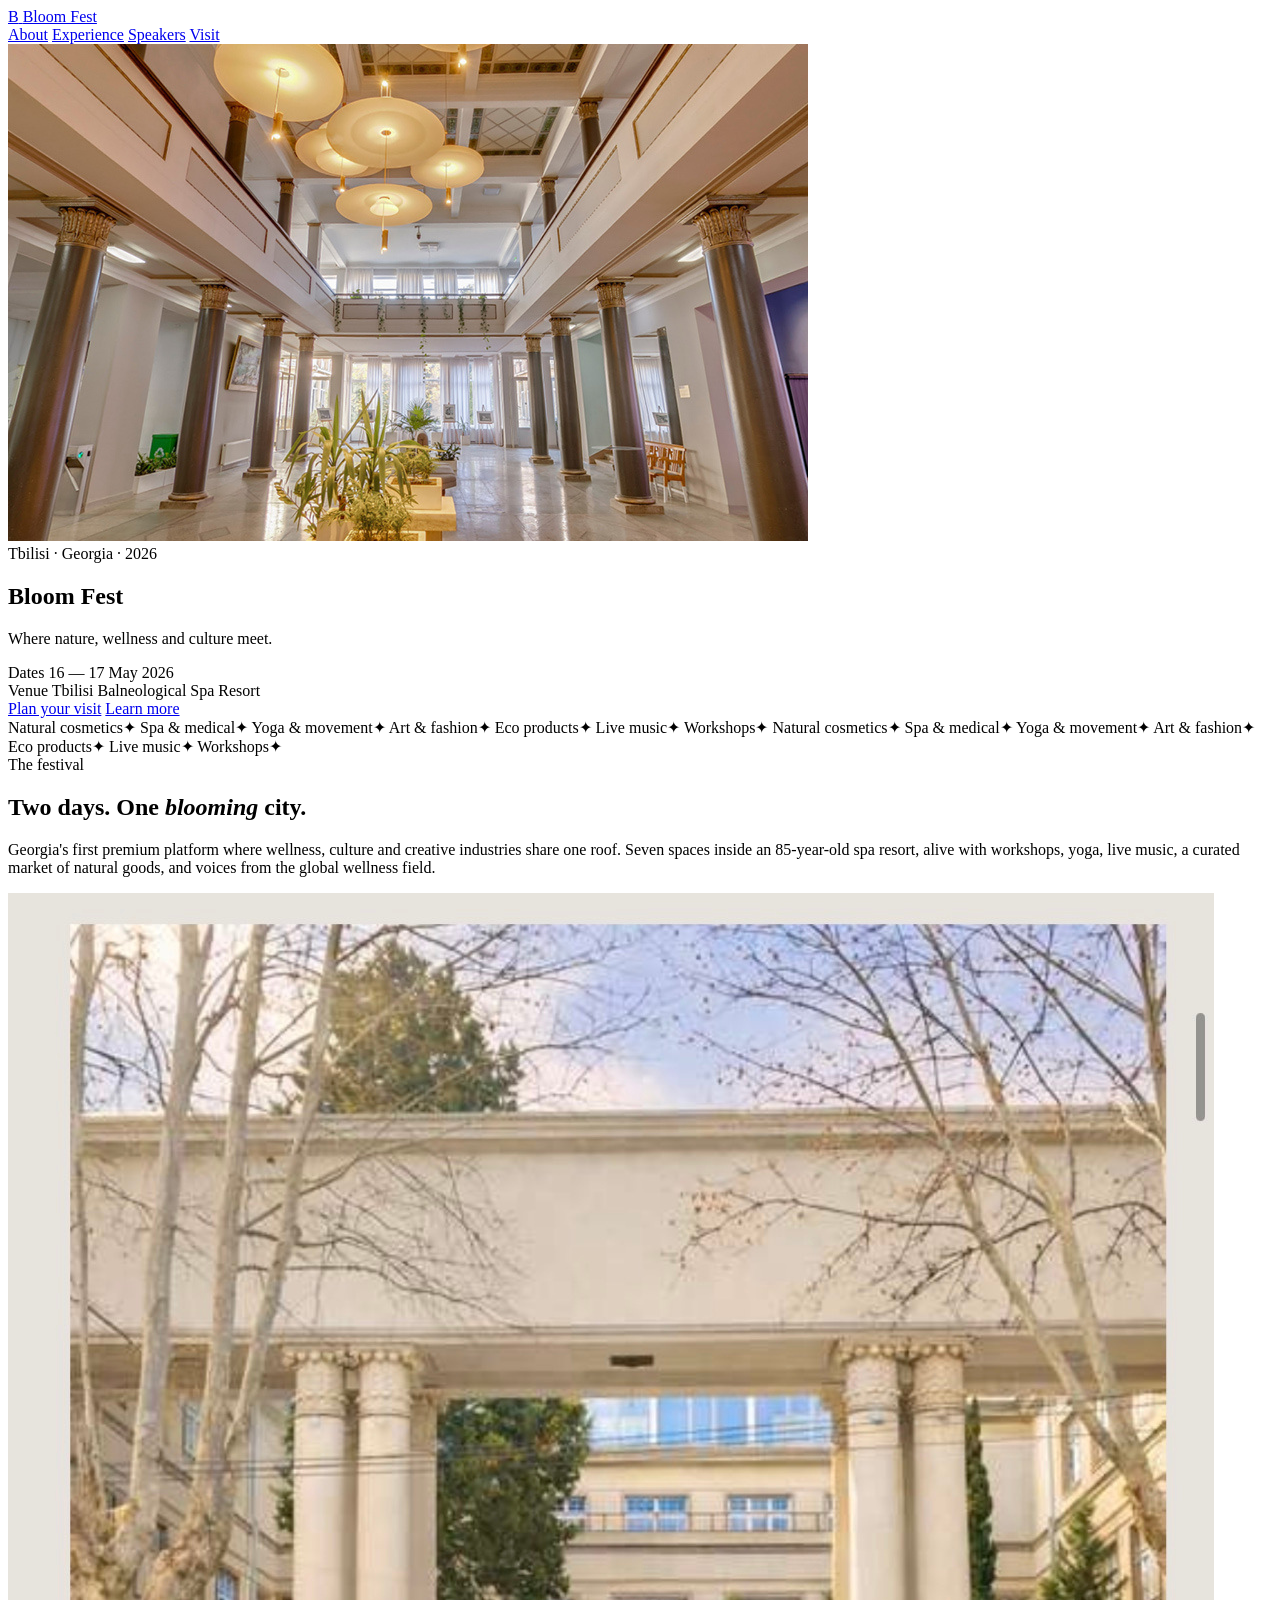
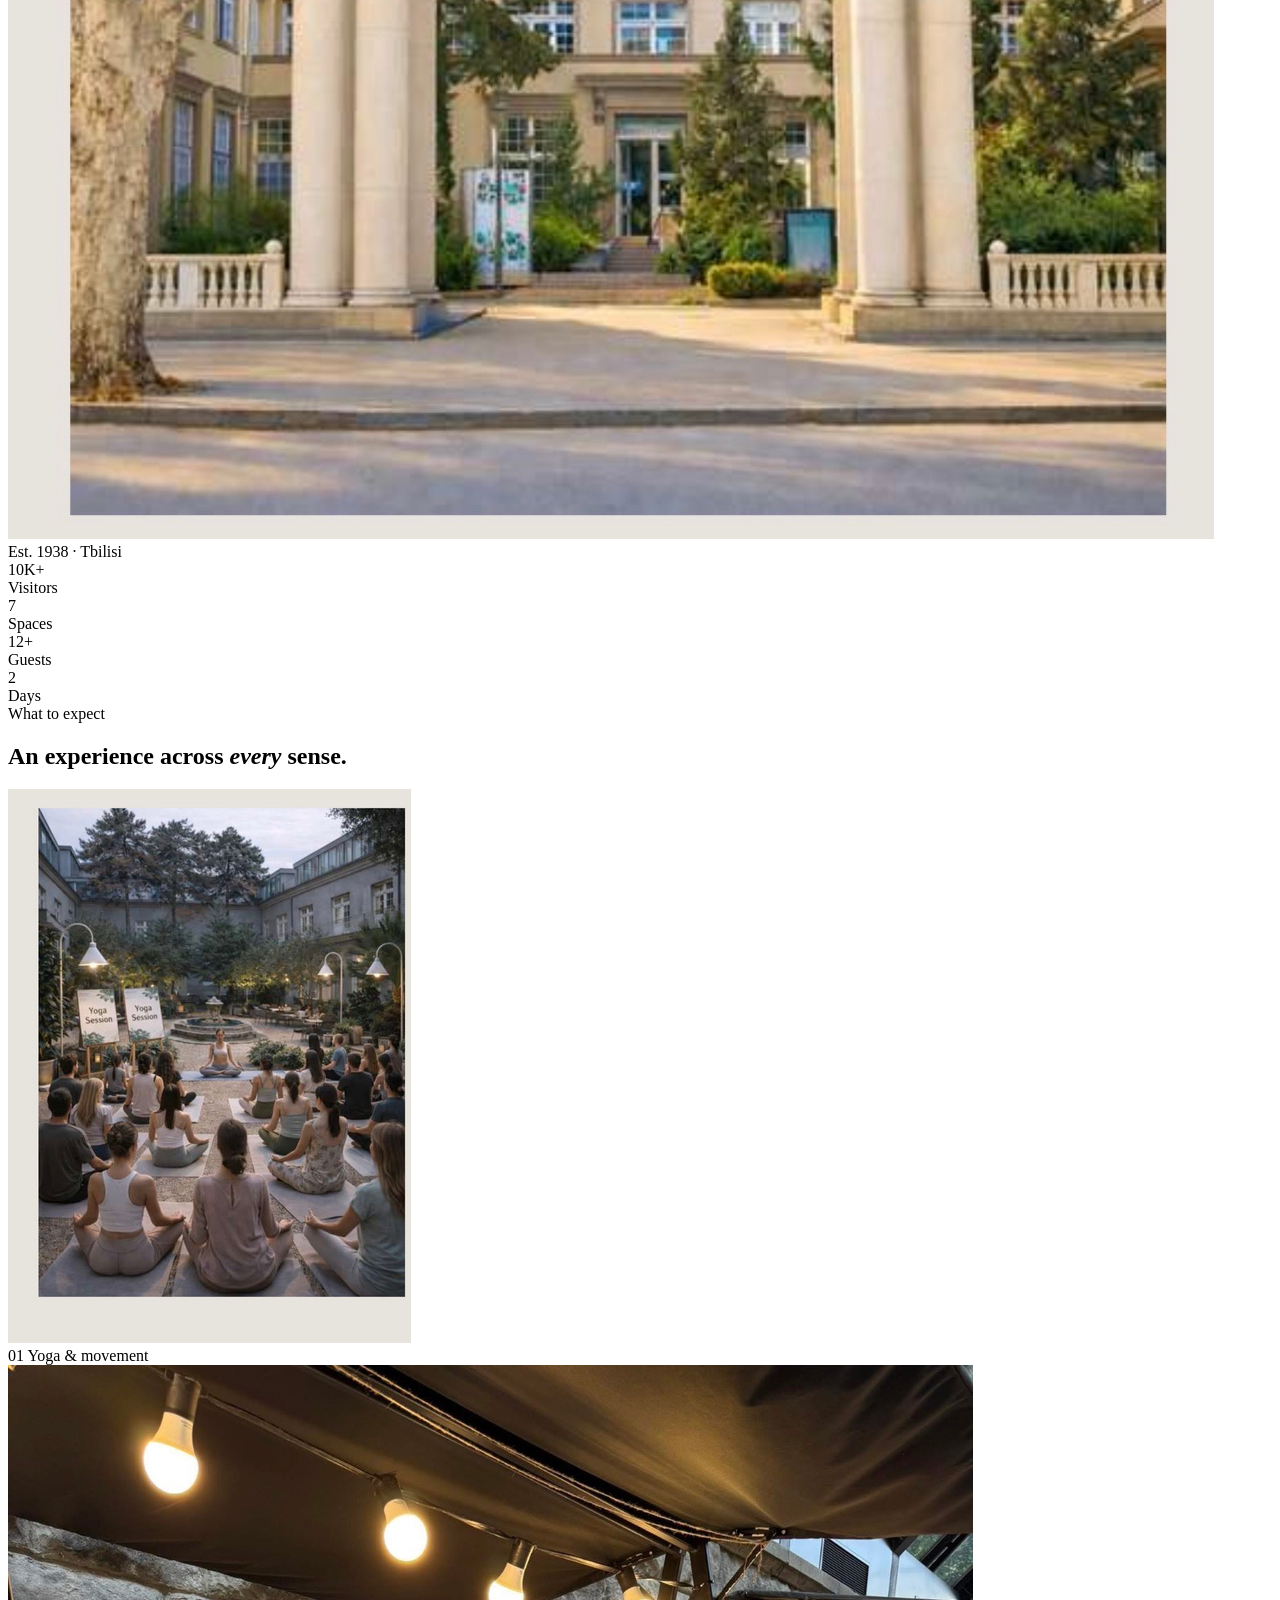
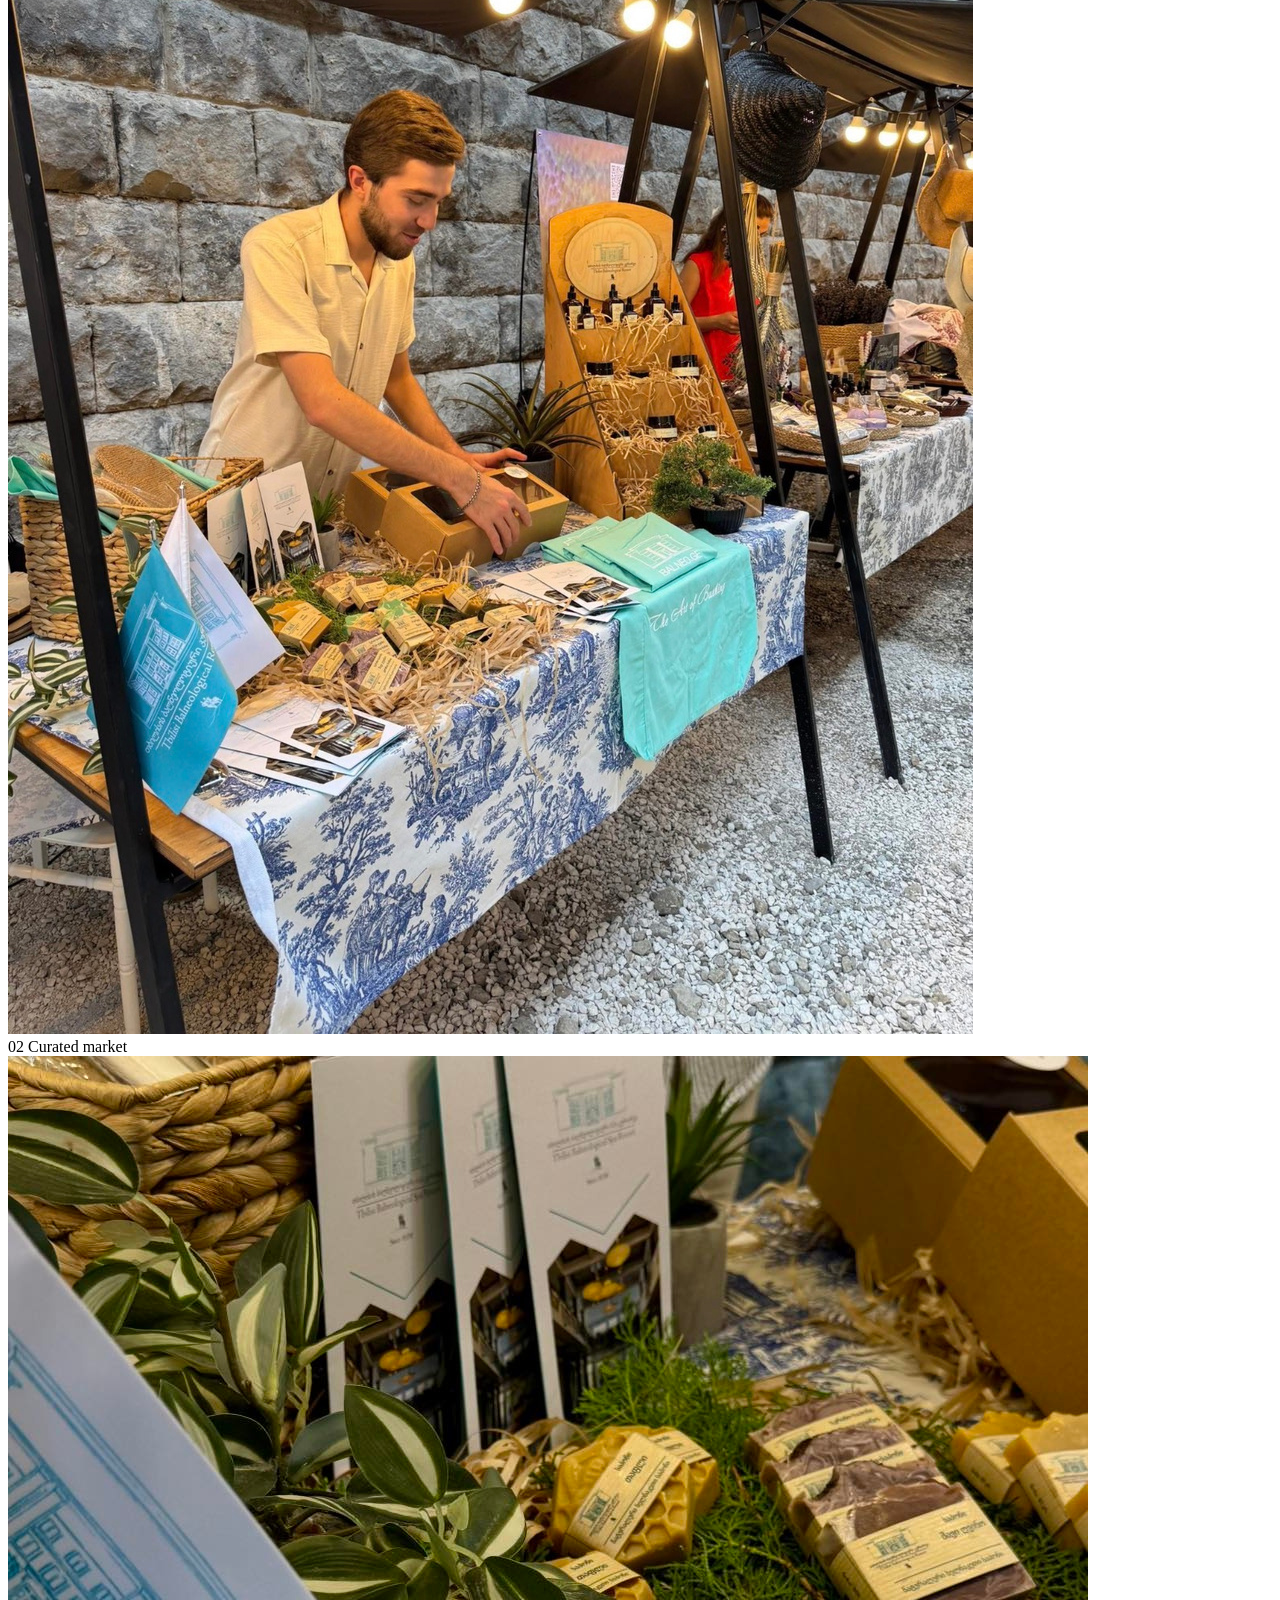
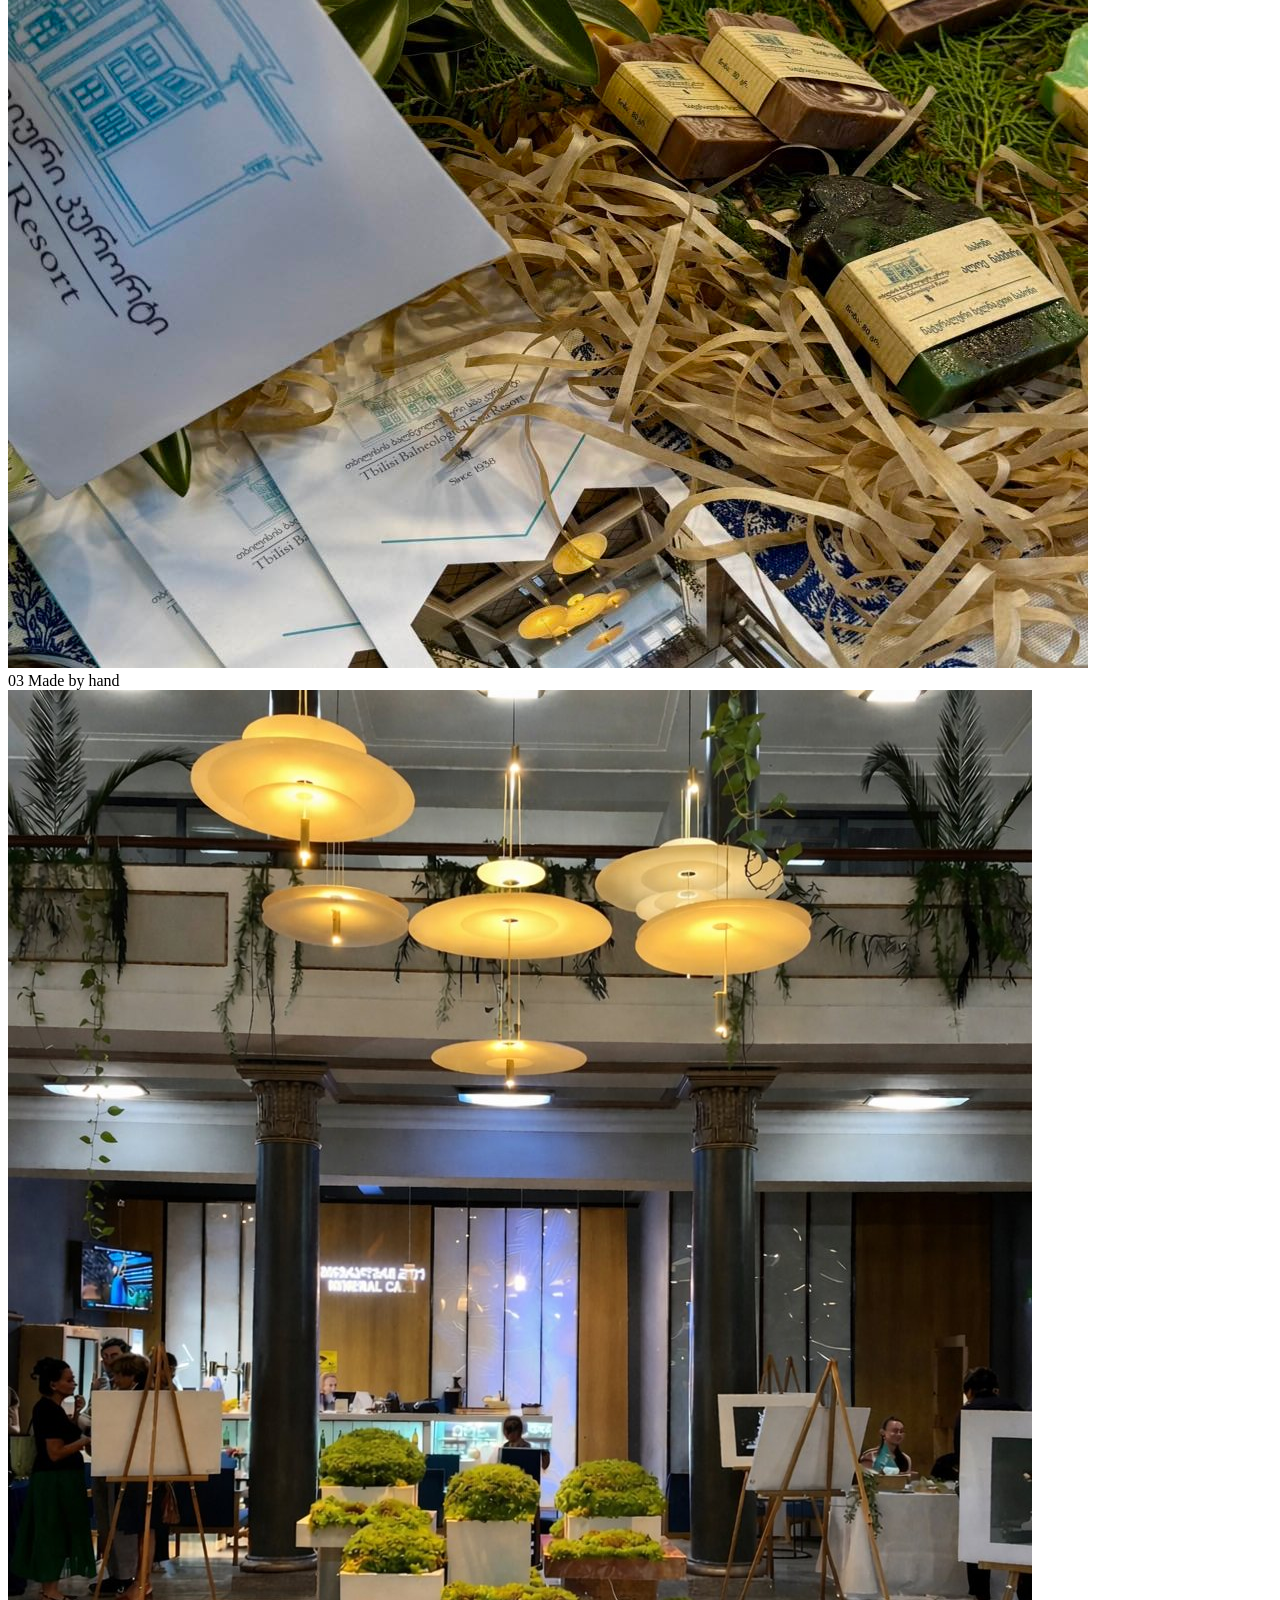
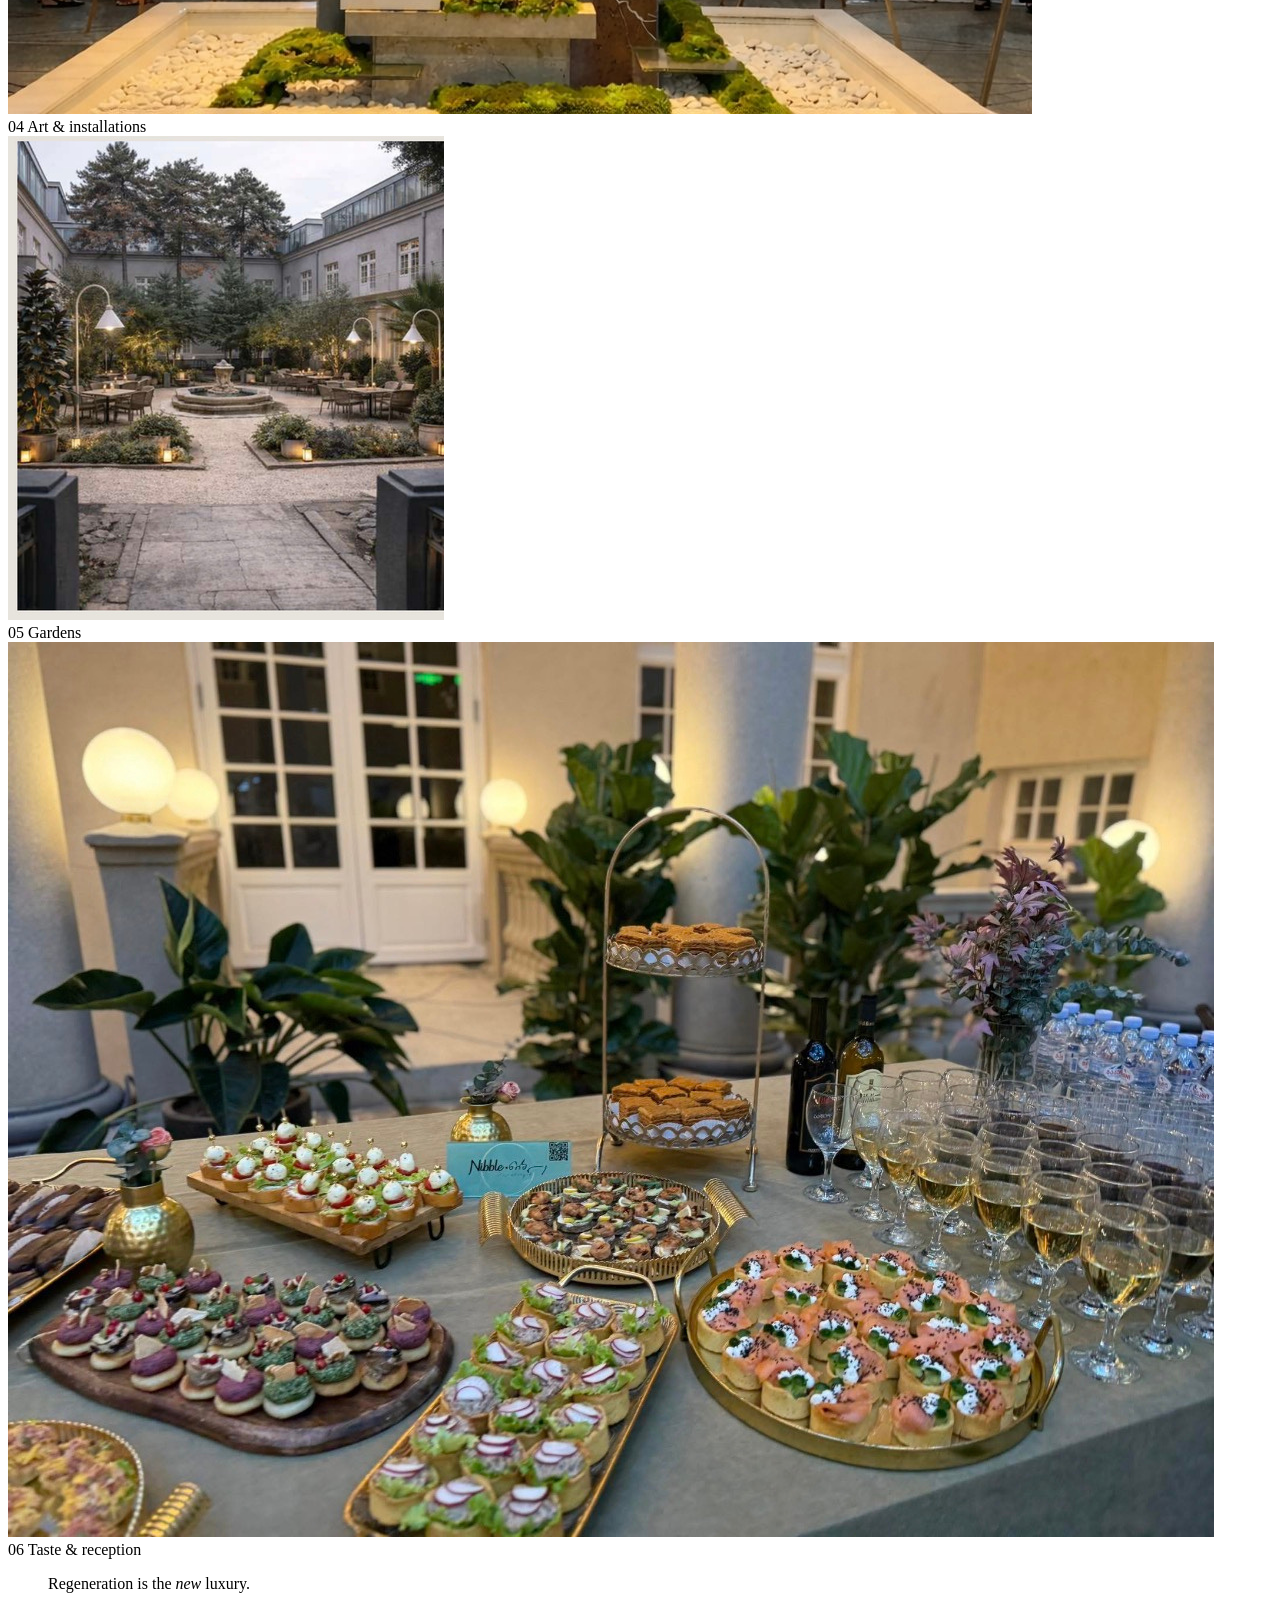
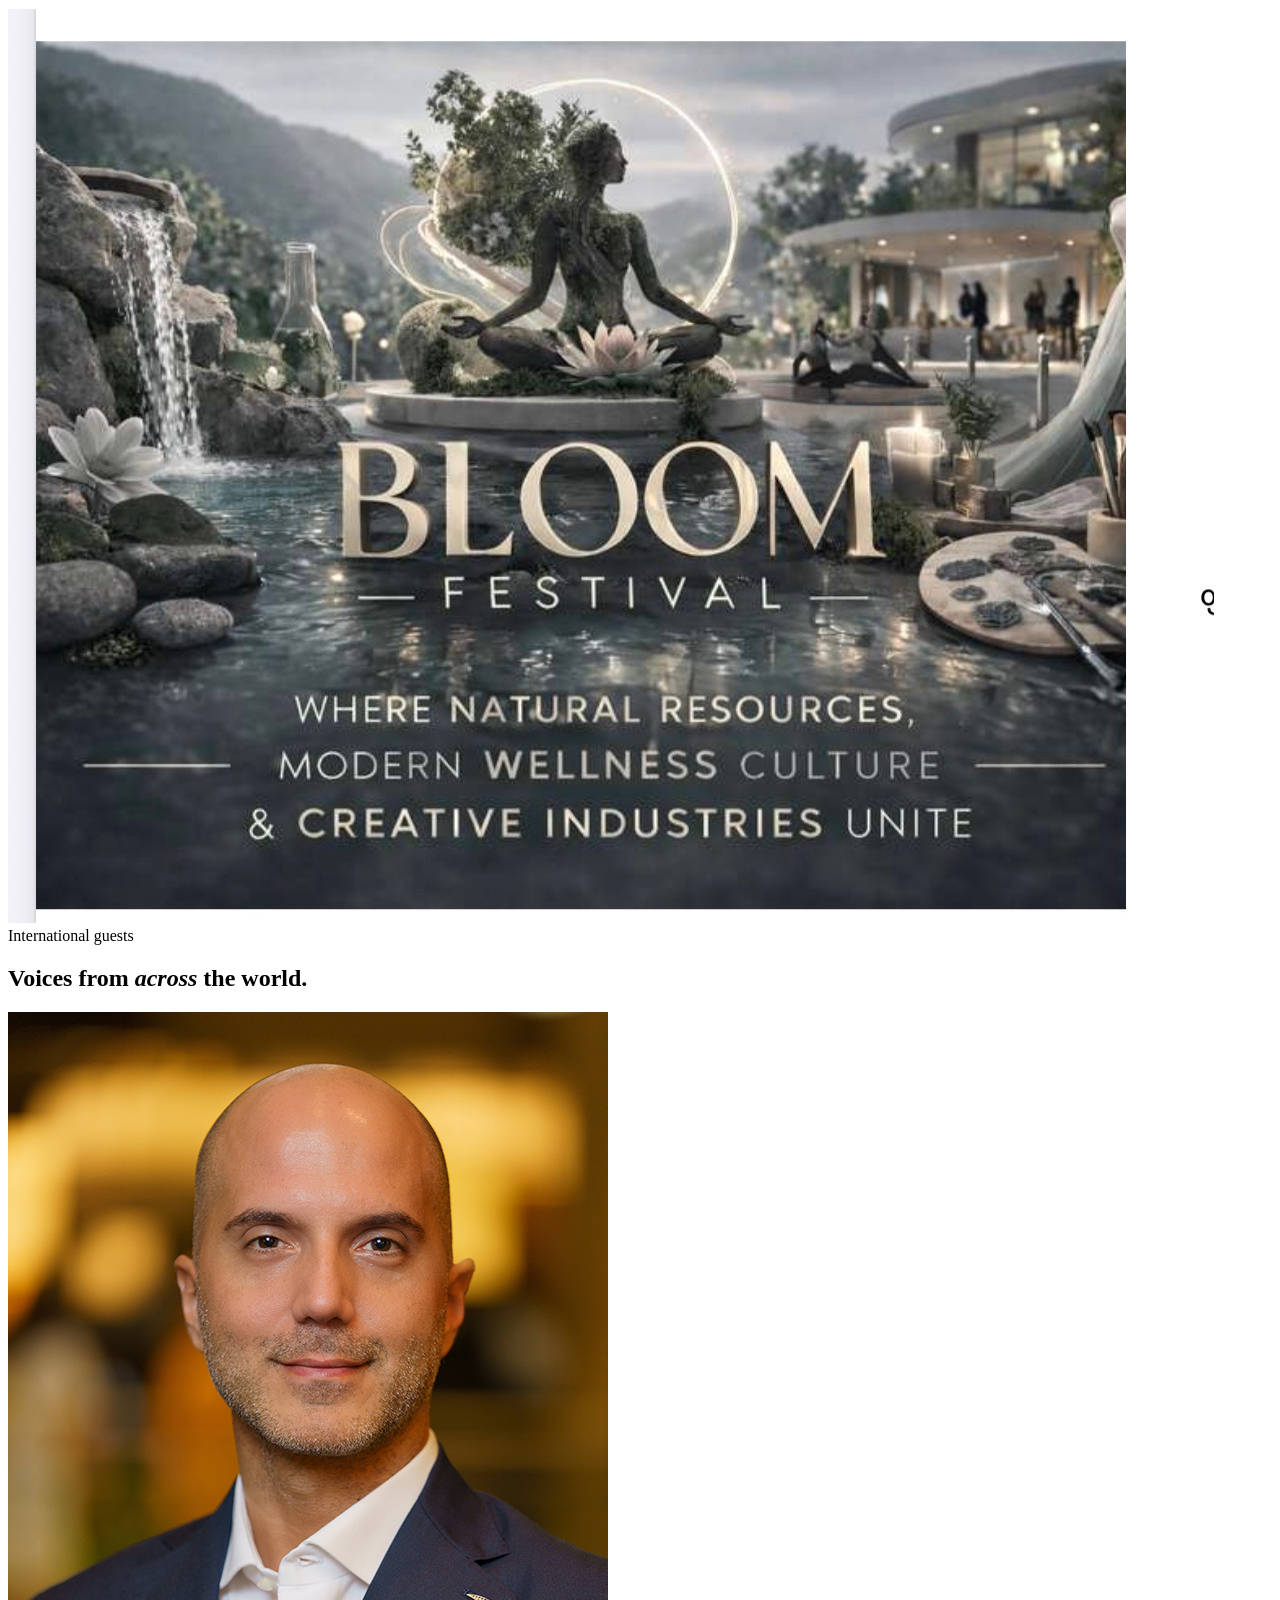
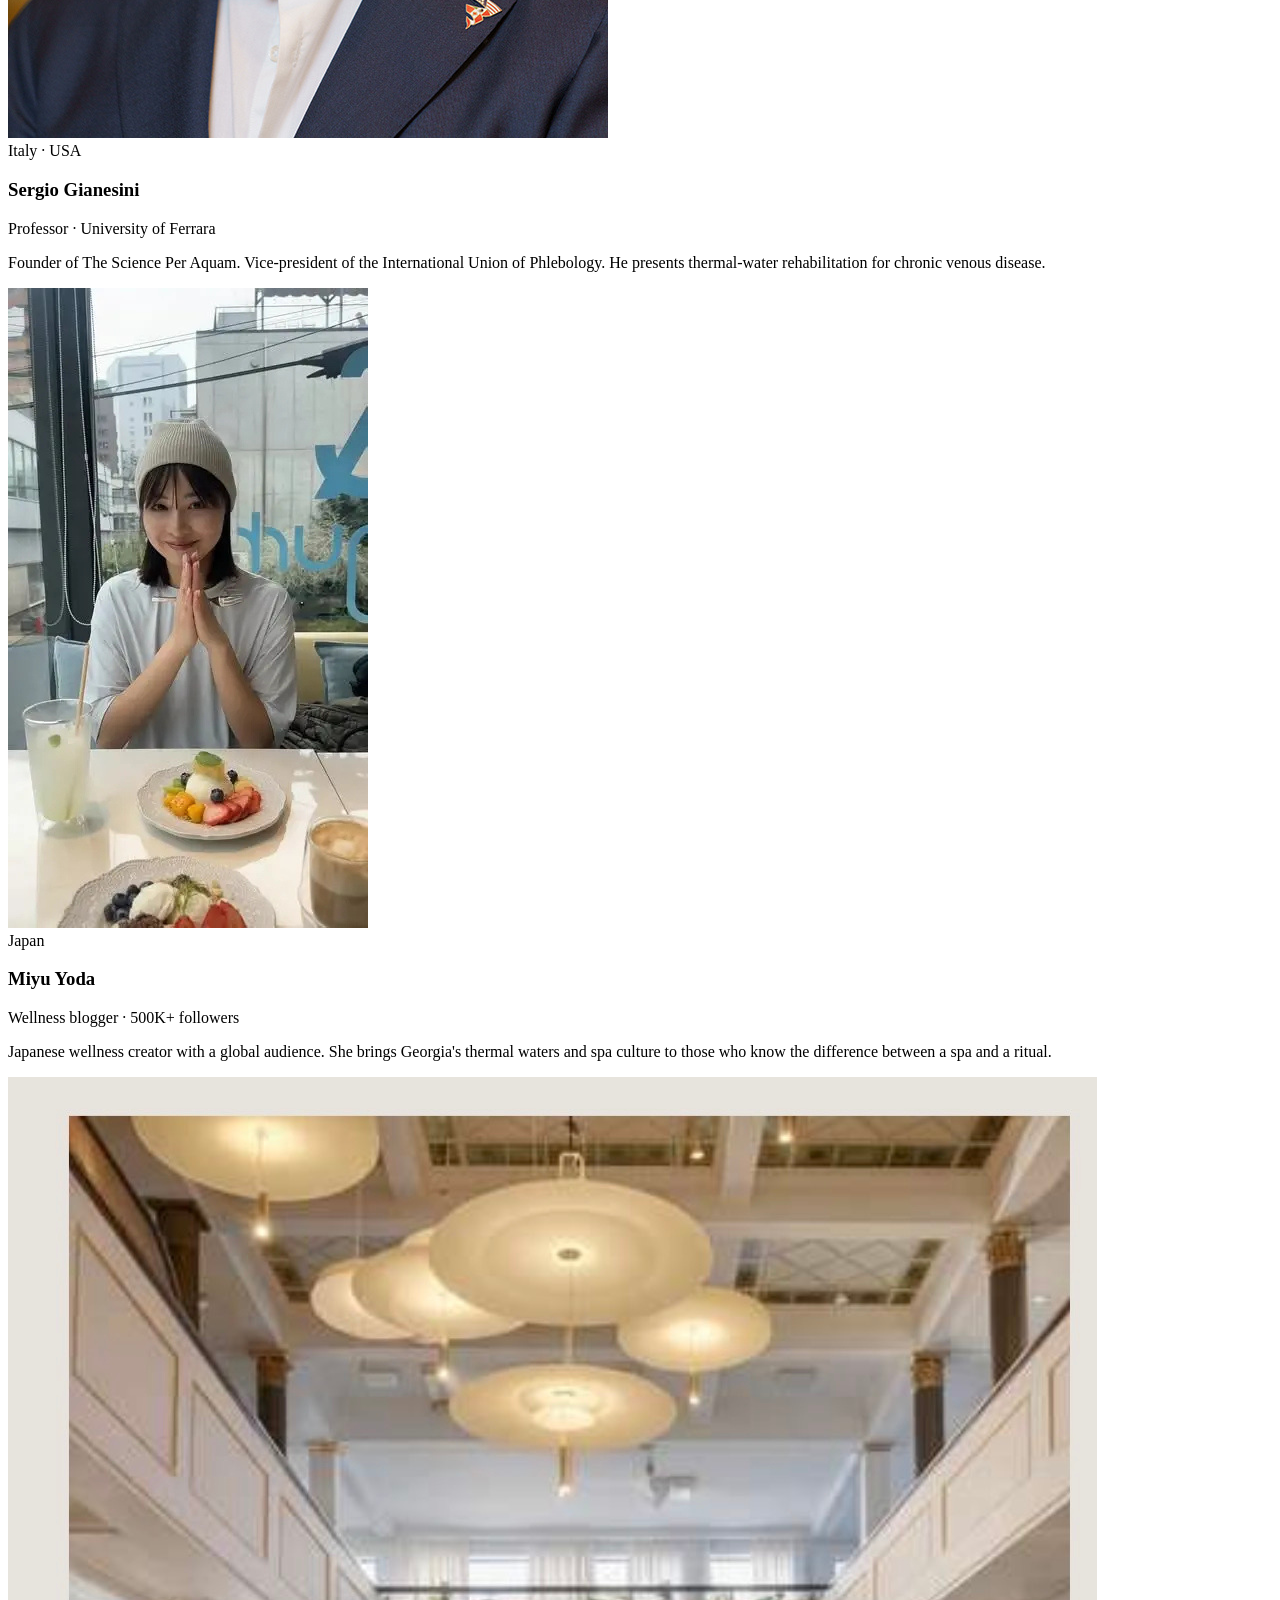
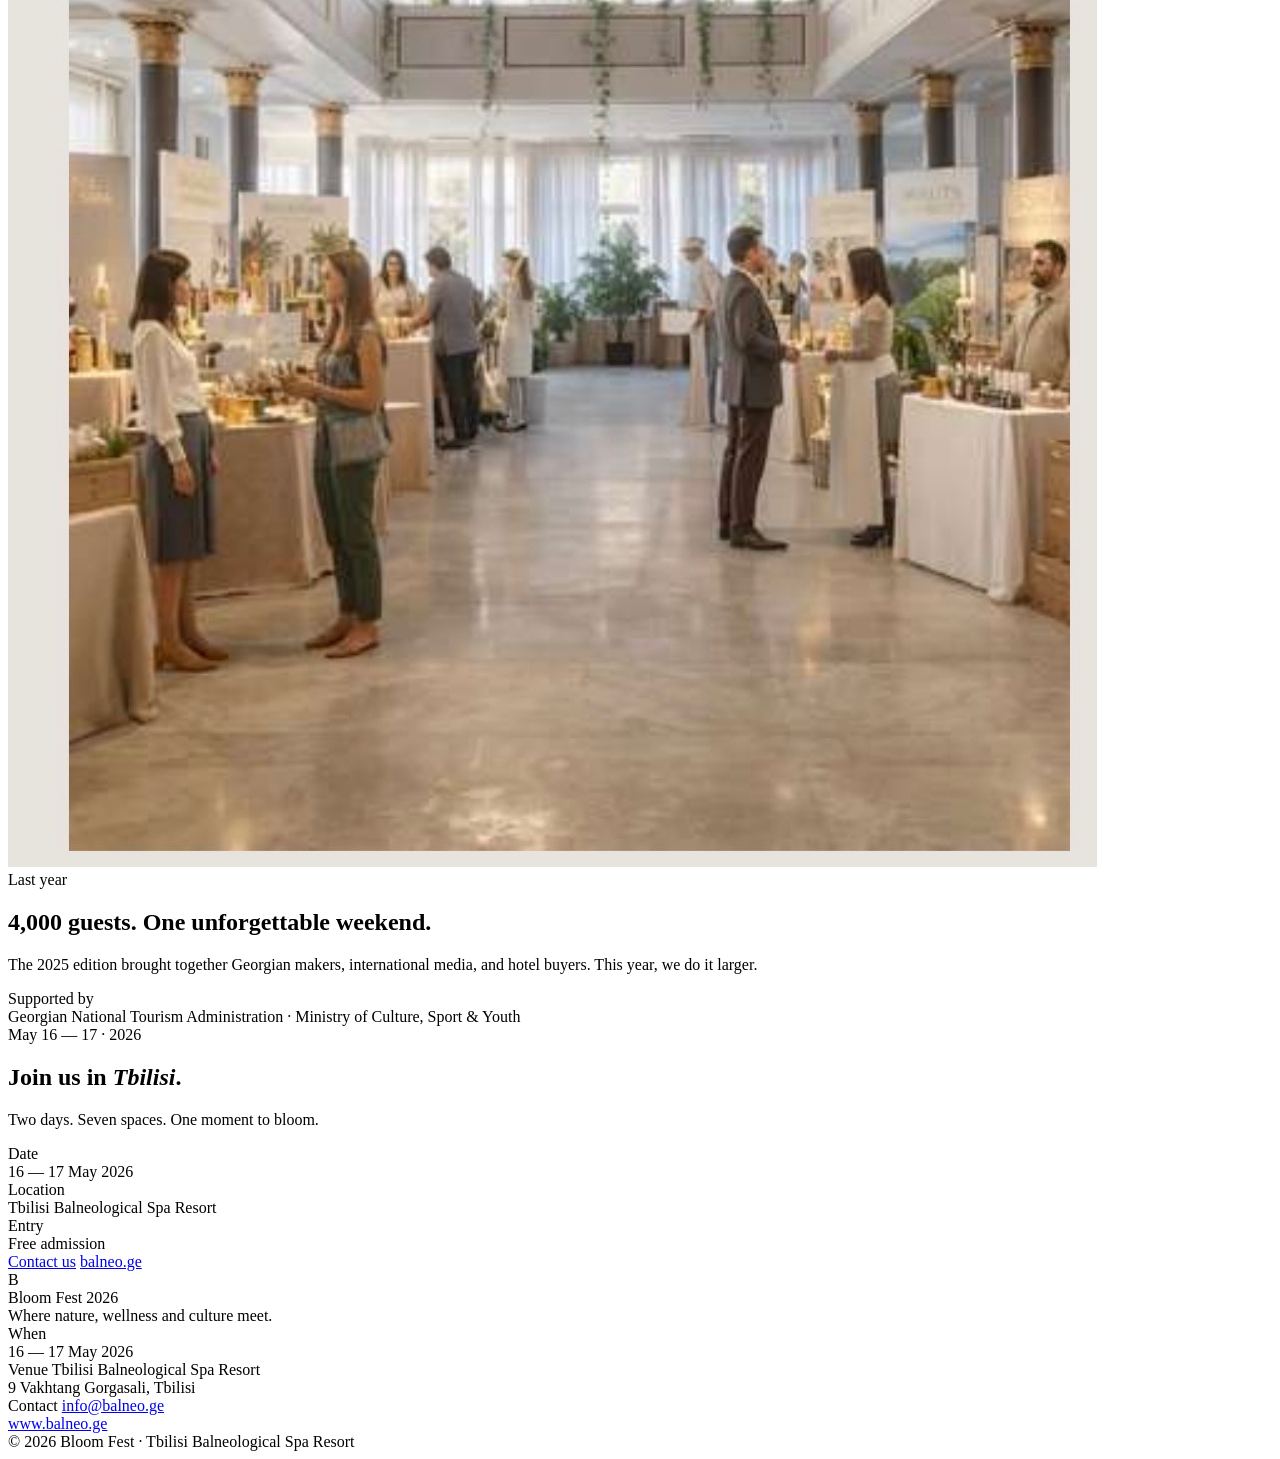
==== commit 9dd9a8aa: "Rename index (1).html to index.html" ====
--- a/index.html
+++ b/index.html
@@ -29,7 +29,7 @@
       <a href="#about">About</a>
       <a href="#experience">Experience</a>
       <a href="#speakers">Speakers</a>
-      <a href="#visit" class="nav__cta">Get Tickets</a>
+      <a href="#visit">Visit</a>
     </nav>
   </div>
 </header>
@@ -64,7 +64,7 @@
     </div>
 
     <div class="hero__actions">
-      <a href="#visit" class="btn btn--primary">Get Tickets</a>
+      <a href="#visit" class="btn btn--primary">Plan your visit</a>
       <a href="#about" class="btn btn--ghost">Learn more</a>
     </div>
   </div>
@@ -292,12 +292,12 @@
       </div>
       <div class="visit-card reveal">
         <div class="visit-card__label">Entry</div>
-        <div class="visit-card__value">Tickets soon</div>
+        <div class="visit-card__value">Free admission</div>
       </div>
     </div>
 
     <div class="visit__actions reveal">
-      <a href="mailto:info@balneo.ge?subject=Bloom%20Fest%202026" class="btn btn--primary btn--lg">Get notified</a>
+      <a href="mailto:info@balneo.ge?subject=Bloom%20Fest%202026" class="btn btn--primary btn--lg">Contact us</a>
       <a href="https://www.balneo.ge" target="_blank" rel="noopener" class="btn btn--ghost btn--lg">balneo.ge</a>
     </div>
   </div>
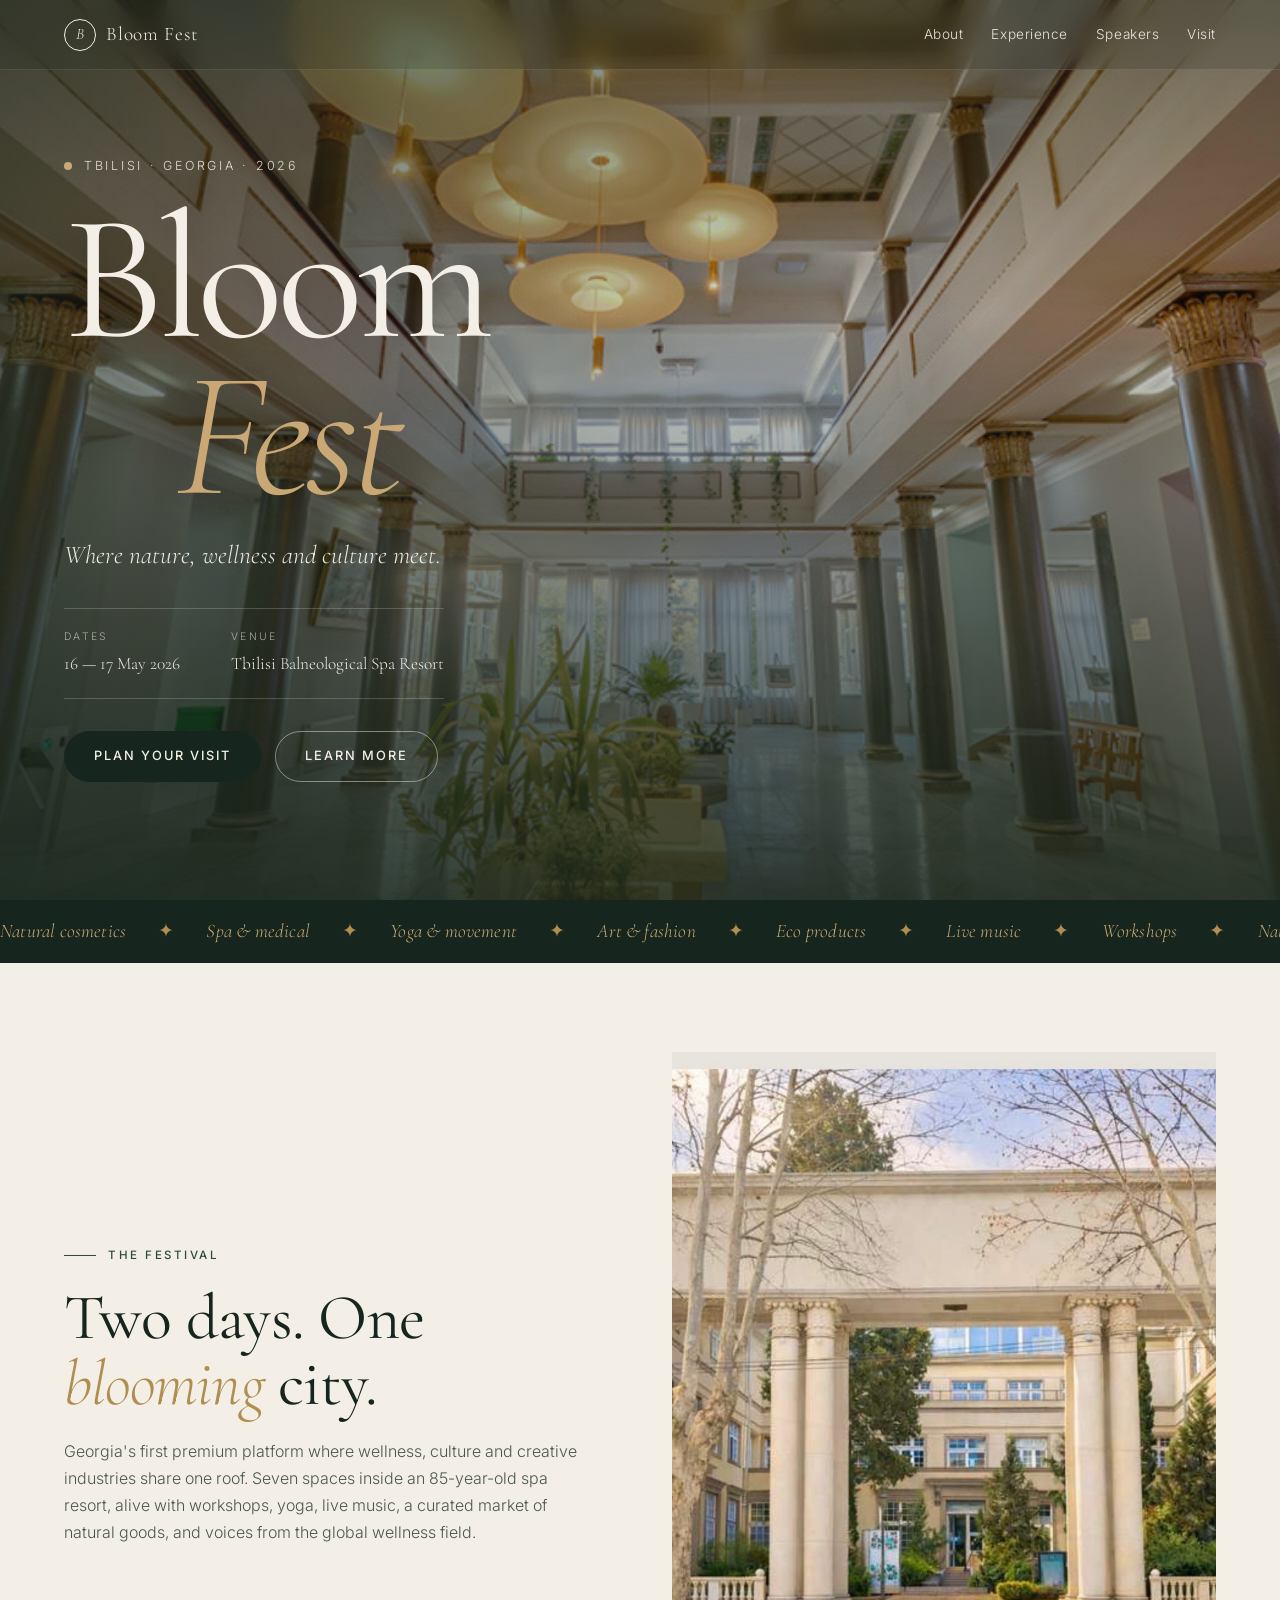
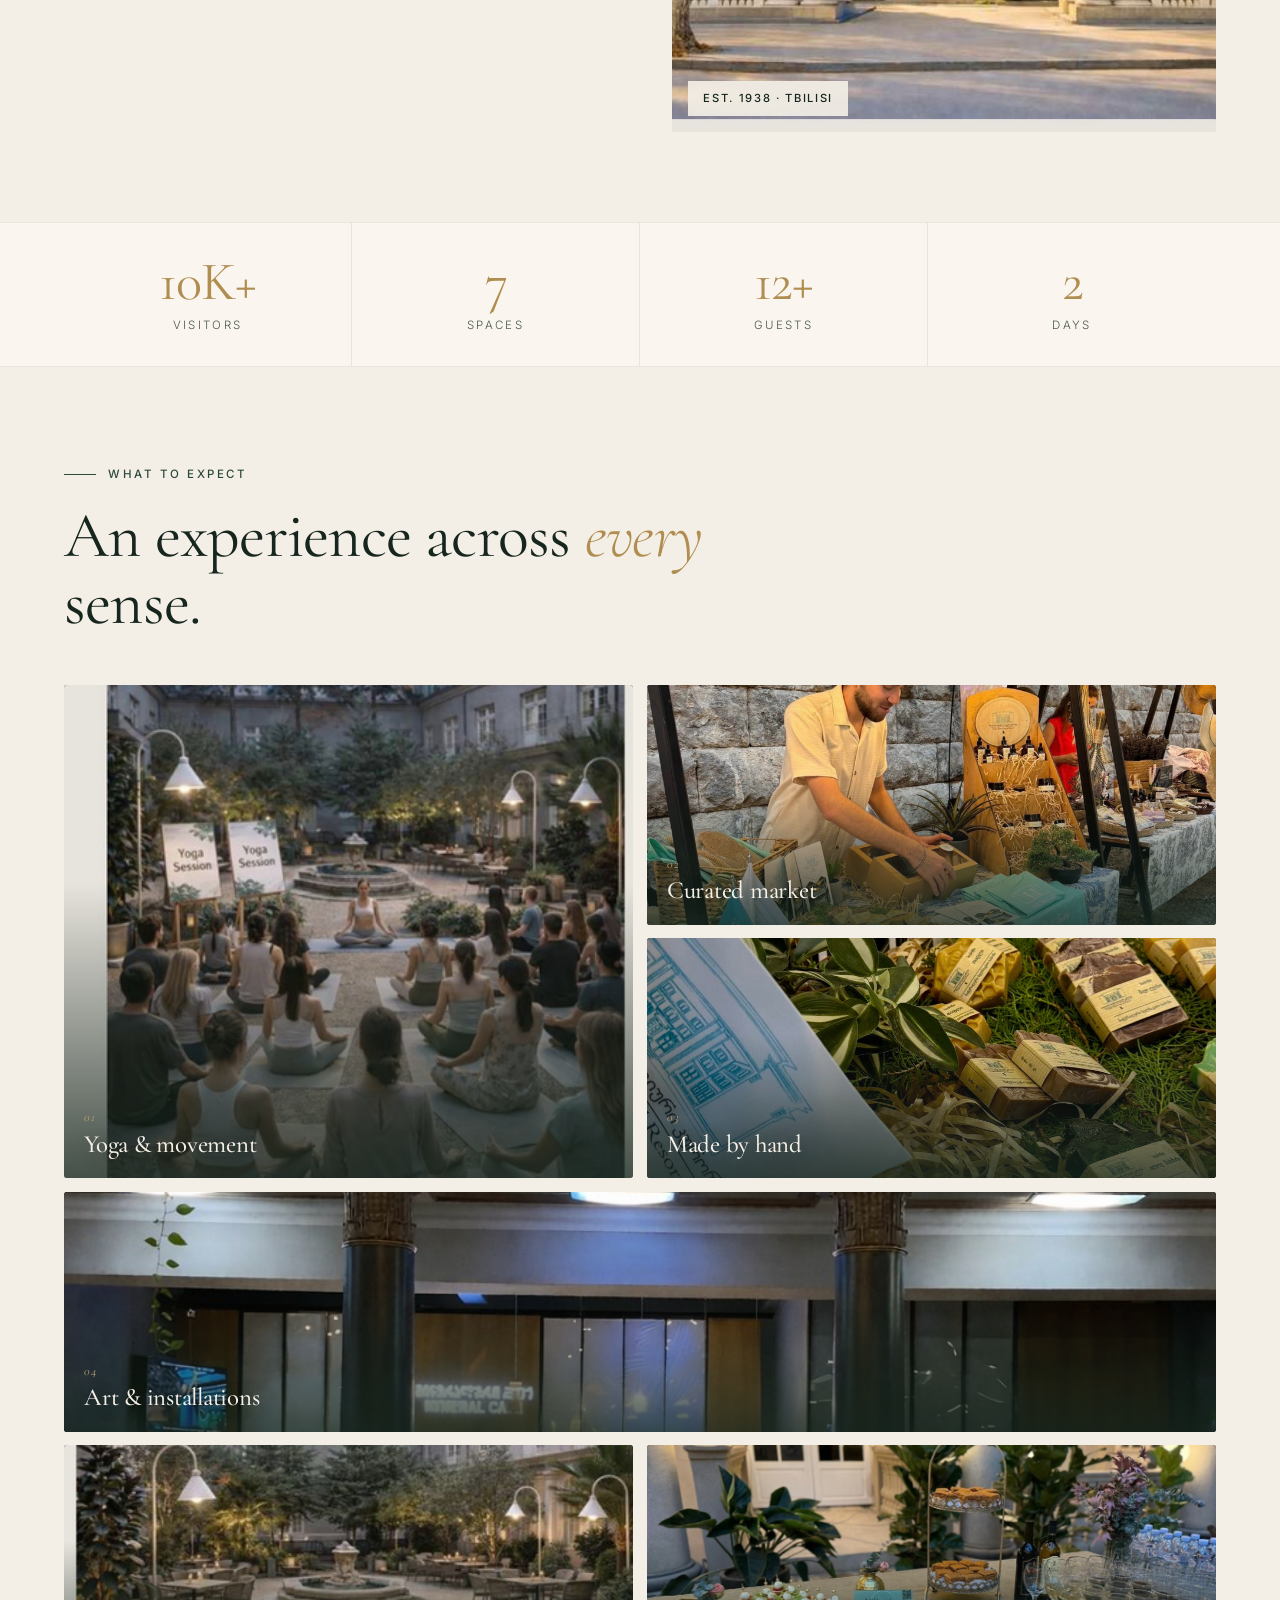
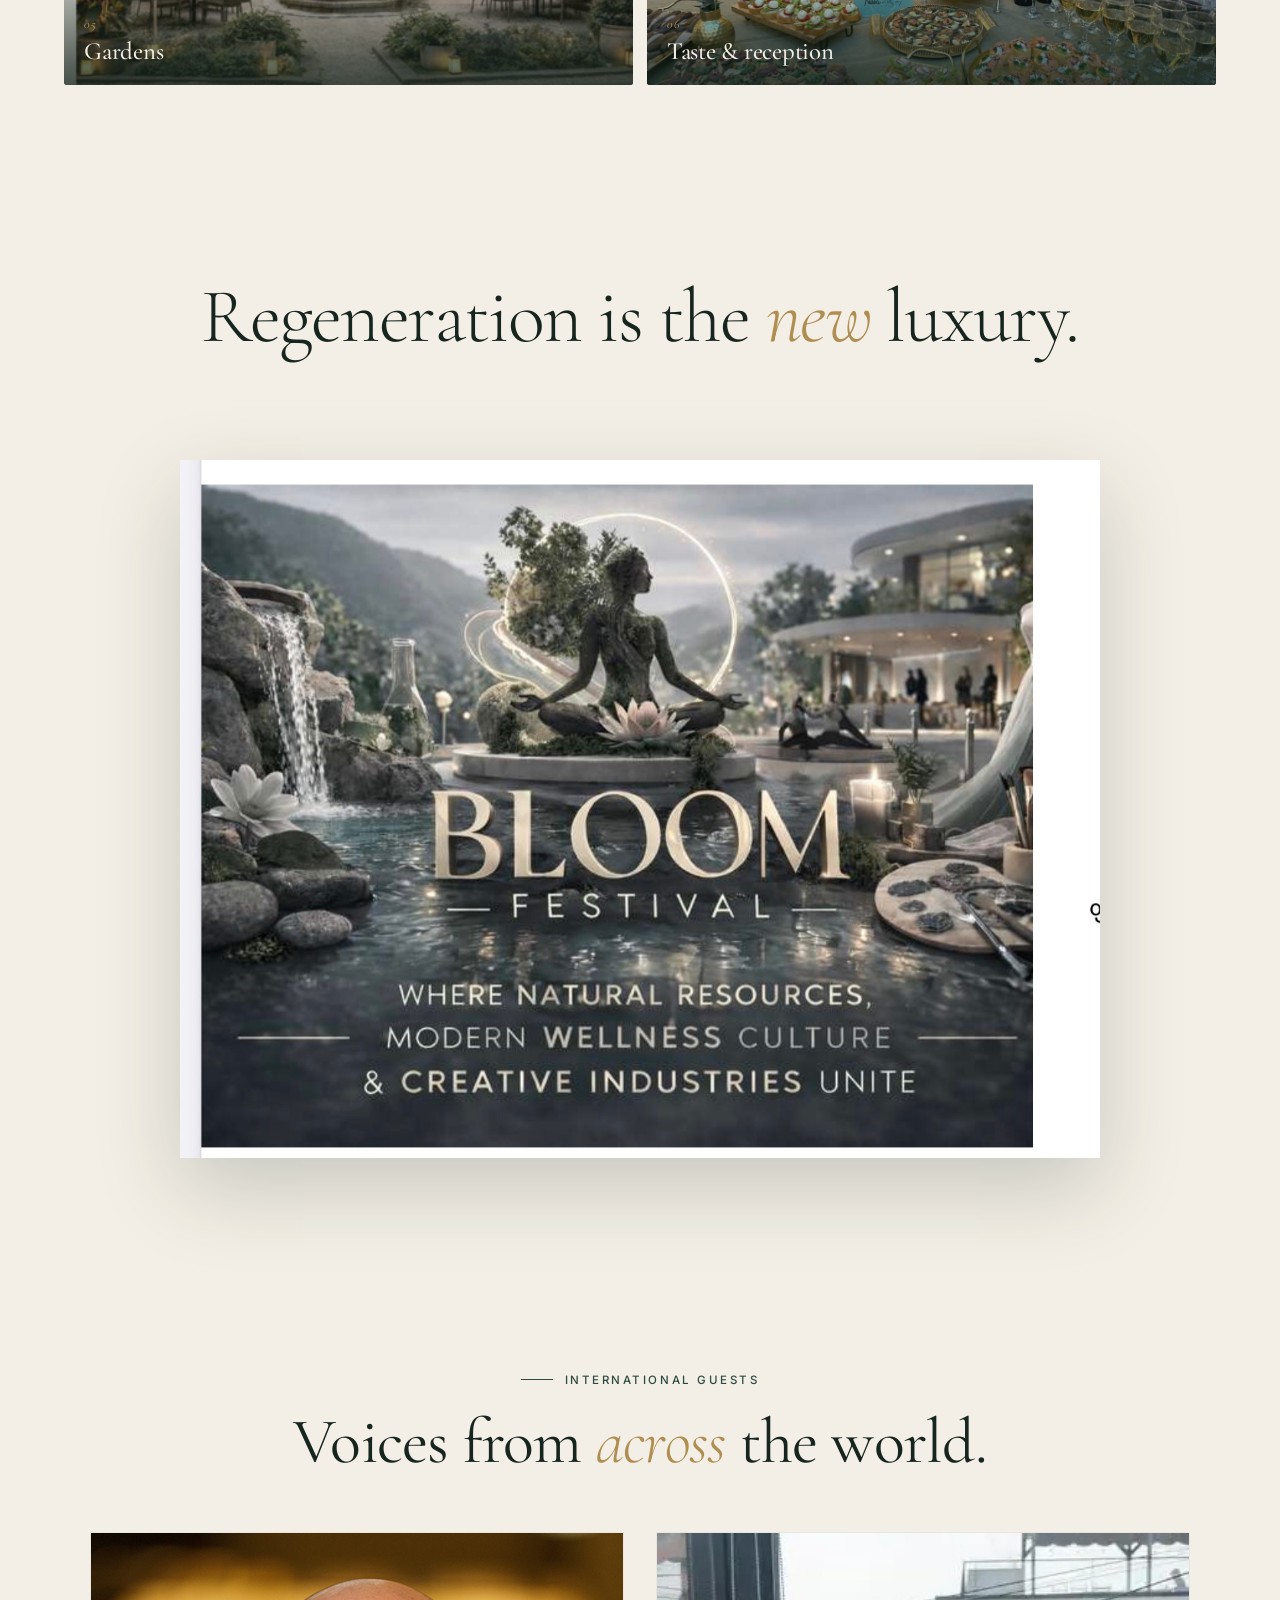
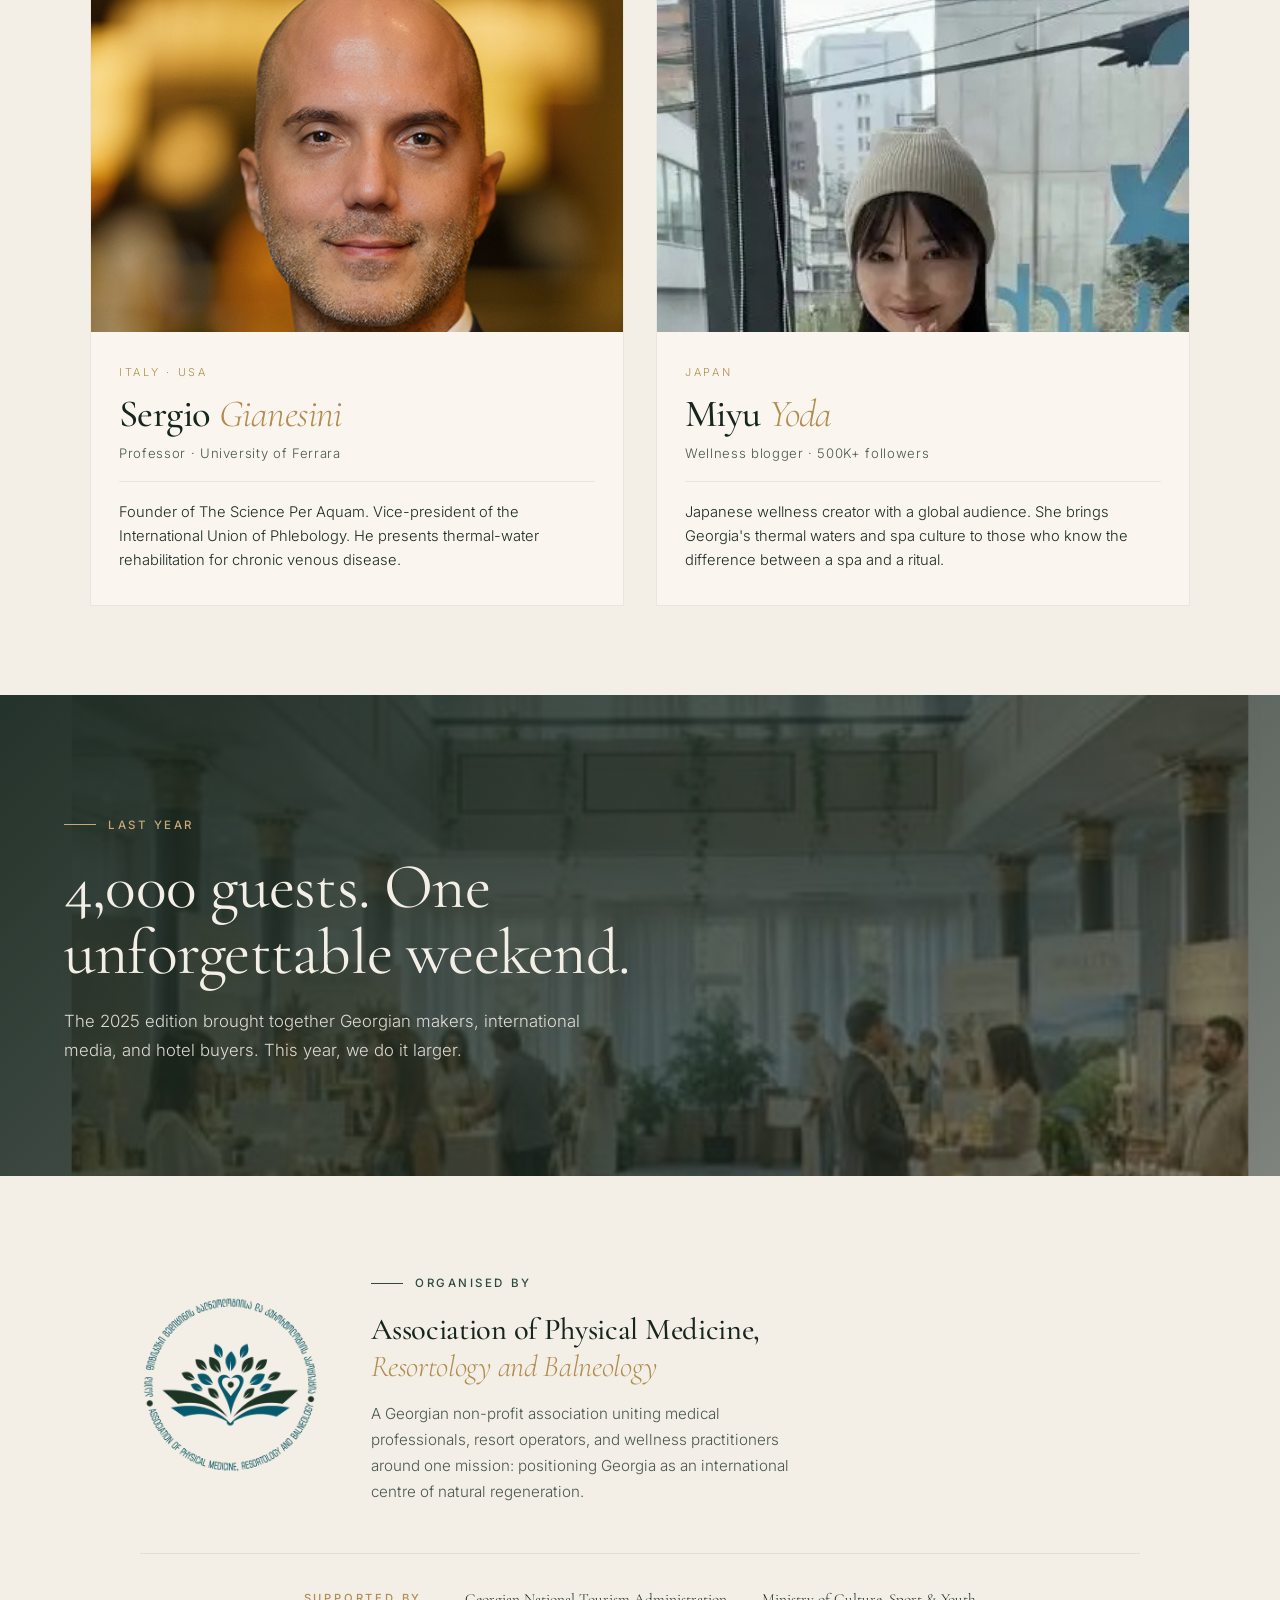
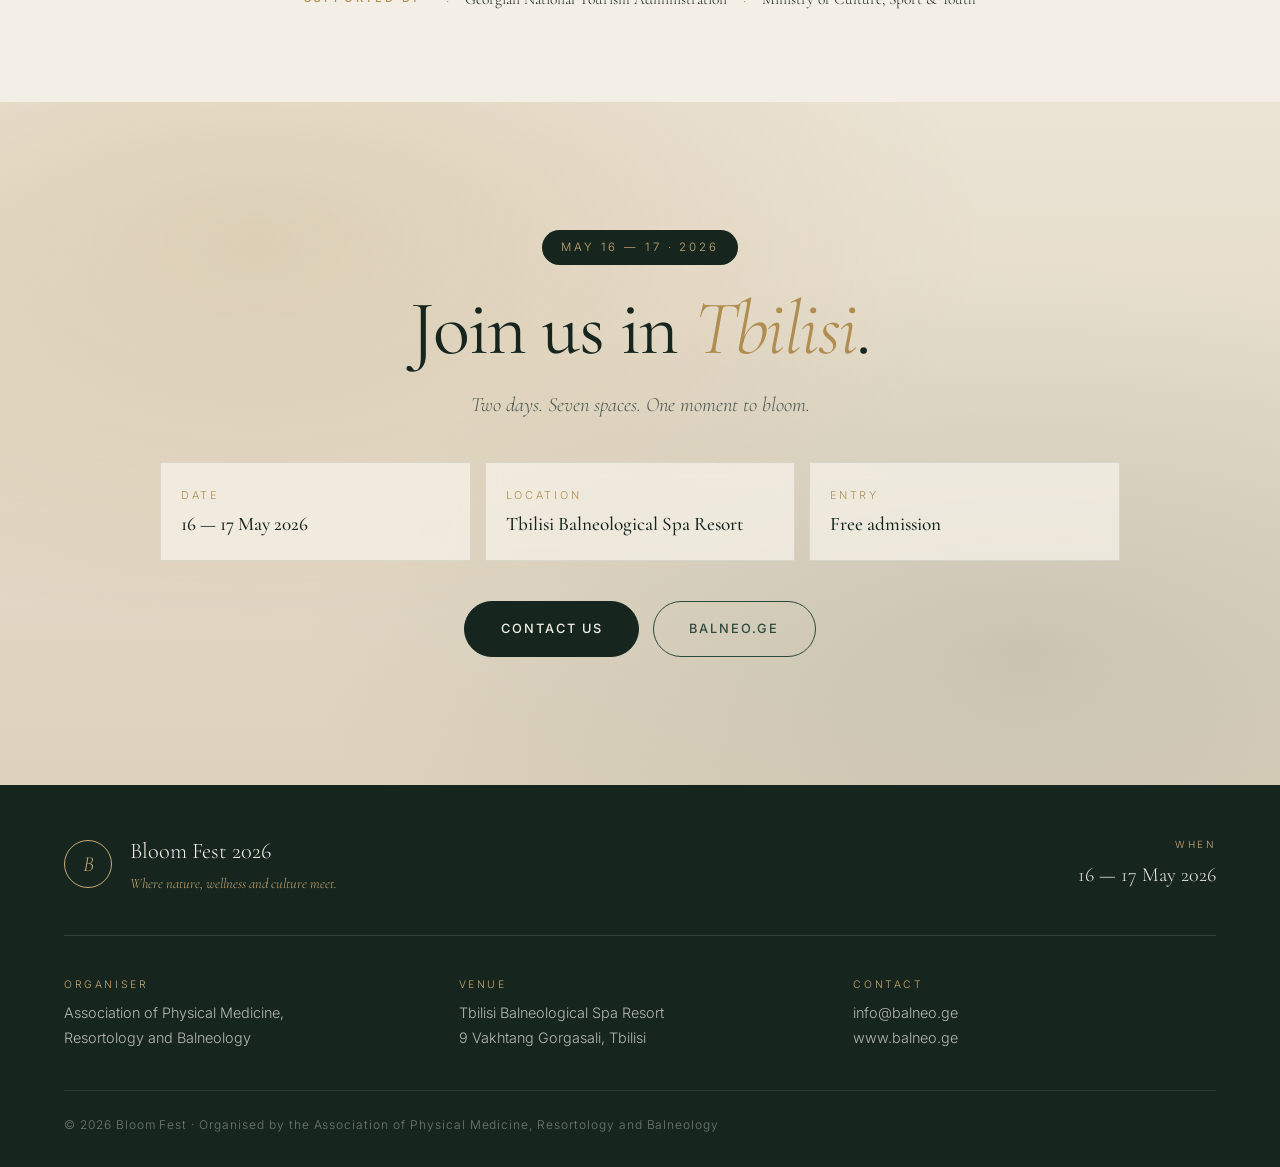
==== commit e822ad46: "Add files via upload" ====
--- a/index.html
+++ b/index.html
@@ -260,10 +260,27 @@
   </div>
 </section>
 
-<!-- SUPPORTED BY -->
-<section class="section section--supported">
-  <div class="eyebrow centered reveal">Supported by</div>
-  <div class="supporters reveal">
+<!-- ORGANISED BY / SUPPORTED BY -->
+<section class="section section--organised">
+  <div class="organised">
+    <div class="organised__logo reveal">
+      <img src="logo.png" alt="Association of Physical Medicine, Resortology and Balneology" />
+    </div>
+    <div class="organised__text reveal">
+      <div class="eyebrow">Organised by</div>
+      <h3 class="organised__name">
+        Association of Physical Medicine,<br>
+        <em>Resortology and Balneology</em>
+      </h3>
+      <p>
+        A Georgian non-profit association uniting medical professionals, resort operators, and wellness practitioners around one mission: positioning Georgia as an international centre of natural regeneration.
+      </p>
+    </div>
+  </div>
+
+  <div class="supported-line reveal">
+    <span class="supported-label">Supported by</span>
+    <span class="sep">·</span>
     <span>Georgian National Tourism Administration</span>
     <span class="sep">·</span>
     <span>Ministry of Culture, Sport & Youth</span>
@@ -322,6 +339,11 @@
 
     <div class="footer__meta">
       <div>
+        <span class="label">Organiser</span>
+        Association of Physical Medicine,<br>
+        Resortology and Balneology
+      </div>
+      <div>
         <span class="label">Venue</span>
         Tbilisi Balneological Spa Resort<br>
         9 Vakhtang Gorgasali, Tbilisi
@@ -333,7 +355,7 @@
       </div>
     </div>
 
-    <div class="footer__copy">© 2026 Bloom Fest · Tbilisi Balneological Spa Resort</div>
+    <div class="footer__copy">© 2026 Bloom Fest · Organised by the Association of Physical Medicine, Resortology and Balneology</div>
   </div>
 </footer>
 
--- a/styles.css
+++ b/styles.css
@@ -0,0 +1,978 @@
+/* ========== RESET & BASE ========== */
+*, *::before, *::after { box-sizing: border-box; margin: 0; padding: 0; }
+html { scroll-behavior: smooth; -webkit-font-smoothing: antialiased; }
+body {
+  font-family: 'Inter', sans-serif;
+  font-weight: 300;
+  color: var(--ink);
+  background: var(--bg);
+  line-height: 1.6;
+  overflow-x: hidden;
+}
+img { max-width: 100%; display: block; }
+a { color: inherit; text-decoration: none; }
+ul, ol { list-style: none; }
+
+/* ========== TOKENS ========== */
+:root {
+  --bg: #f4efe6;
+  --bg-soft: #ebe3d4;
+  --paper: #faf6ef;
+  --ink: #1d2a24;
+  --ink-soft: #4a574f;
+  --moss: #2d4a3e;
+  --moss-deep: #16261e;
+  --gold: #b08d50;
+  --gold-soft: #c9a875;
+  --line: rgba(29, 42, 36, 0.15);
+  --line-soft: rgba(29, 42, 36, 0.08);
+
+  --display: 'Cormorant Garamond', serif;
+  --body: 'Inter', sans-serif;
+
+  --max: 1400px;
+  --pad: clamp(1.5rem, 5vw, 4rem);
+  --nav-h: 70px;
+}
+
+/* ========== TYPOGRAPHY ========== */
+.display {
+  font-family: var(--display);
+  font-weight: 400;
+  line-height: 1.04;
+  letter-spacing: -0.012em;
+  font-size: clamp(2.2rem, 5vw, 4.2rem);
+  color: var(--moss-deep);
+}
+.display em {
+  font-style: italic;
+  font-weight: 300;
+  color: var(--gold);
+}
+.eyebrow {
+  font-family: var(--body);
+  font-size: 0.72rem;
+  font-weight: 500;
+  letter-spacing: 0.22em;
+  text-transform: uppercase;
+  color: var(--moss);
+  margin-bottom: 1.25rem;
+  display: inline-flex;
+  align-items: center;
+  gap: 0.75rem;
+}
+.eyebrow::before {
+  content: "";
+  width: 2rem;
+  height: 1px;
+  background: var(--moss);
+}
+.eyebrow.centered {
+  display: flex;
+  justify-content: center;
+  margin-bottom: 1.5rem;
+}
+
+/* ========== LAYOUT ========== */
+.section {
+  padding: clamp(3.5rem, 7vw, 6rem) var(--pad);
+  max-width: var(--max);
+  margin: 0 auto;
+  position: relative;
+}
+
+/* ========== BUTTONS ========== */
+.btn {
+  display: inline-block;
+  padding: 0.9rem 1.8rem;
+  font-size: 0.8rem;
+  letter-spacing: 0.16em;
+  text-transform: uppercase;
+  border-radius: 2rem;
+  transition: all 0.35s cubic-bezier(0.22, 1, 0.36, 1);
+  font-weight: 500;
+  white-space: nowrap;
+}
+.btn--primary {
+  background: var(--moss-deep);
+  color: var(--bg);
+  border: 1px solid var(--moss-deep);
+}
+.btn--primary:hover {
+  background: var(--gold);
+  border-color: var(--gold);
+  transform: translateY(-2px);
+  box-shadow: 0 10px 30px rgba(176, 141, 80, 0.3);
+}
+.btn--ghost {
+  border: 1px solid currentColor;
+  color: var(--moss);
+  background: transparent;
+}
+.btn--ghost:hover {
+  background: var(--moss);
+  color: var(--bg);
+  border-color: var(--moss);
+}
+.btn--lg { padding: 1.05rem 2.2rem; }
+
+/* ========== NAV ========== */
+.nav {
+  position: fixed;
+  top: 0; left: 0; right: 0;
+  z-index: 100;
+  padding: 1rem var(--pad);
+  background: rgba(244, 239, 230, 0.85);
+  backdrop-filter: blur(14px);
+  -webkit-backdrop-filter: blur(14px);
+  border-bottom: 1px solid var(--line-soft);
+  transition: transform 0.4s ease, background 0.4s ease;
+  height: var(--nav-h);
+}
+.nav.on-hero {
+  background: rgba(22, 38, 30, 0.15);
+  border-bottom-color: rgba(255, 255, 255, 0.1);
+}
+.nav.on-hero .brand-text { color: var(--bg); }
+.nav.on-hero .brand-mark { border-color: var(--bg); color: var(--bg); }
+.nav.on-hero .nav__links a { color: rgba(250, 246, 239, 0.9); }
+.nav.on-hero .nav__links a:hover { color: var(--bg); }
+.nav.on-hero .nav__cta {
+  background: var(--bg);
+  color: var(--moss-deep) !important;
+}
+.nav.on-hero .nav__cta:hover {
+  background: var(--gold);
+  color: var(--bg) !important;
+}
+.nav__inner {
+  max-width: var(--max);
+  margin: 0 auto;
+  display: flex;
+  justify-content: space-between;
+  align-items: center;
+  height: 100%;
+}
+.nav__brand {
+  display: flex;
+  align-items: center;
+  gap: 0.6rem;
+  font-family: var(--display);
+  font-size: 1.2rem;
+  letter-spacing: 0.05em;
+}
+.brand-mark {
+  width: 32px;
+  height: 32px;
+  border: 1px solid var(--moss);
+  color: var(--moss);
+  display: grid;
+  place-items: center;
+  font-family: var(--display);
+  font-size: 1rem;
+  font-style: italic;
+  border-radius: 50%;
+  transition: all 0.4s;
+}
+.brand-mark.big { width: 48px; height: 48px; font-size: 1.35rem; }
+.brand-text {
+  color: var(--moss-deep);
+  transition: color 0.4s;
+}
+.nav__links {
+  display: flex;
+  align-items: center;
+  gap: 1.75rem;
+  font-size: 0.85rem;
+  letter-spacing: 0.04em;
+}
+.nav__links a {
+  color: var(--ink-soft);
+  transition: color 0.3s;
+}
+.nav__links a:hover { color: var(--moss-deep); }
+.nav__cta {
+  padding: 0.55rem 1.3rem;
+  background: var(--moss-deep);
+  color: var(--bg) !important;
+  border-radius: 2rem;
+  transition: all 0.3s;
+}
+.nav__cta:hover {
+  background: var(--gold);
+}
+@media (max-width: 780px) {
+  .nav__links a:not(.nav__cta) { display: none; }
+}
+
+/* ========== HERO ========== */
+.hero {
+  height: 100vh;
+  min-height: 640px;
+  position: relative;
+  overflow: hidden;
+  color: var(--bg);
+}
+.hero__image {
+  position: absolute;
+  inset: 0;
+  z-index: 1;
+}
+.hero__image img {
+  width: 100%;
+  height: 100%;
+  object-fit: cover;
+  animation: slow-zoom 20s ease-out forwards;
+  filter: saturate(1.05) contrast(1.02);
+}
+@keyframes slow-zoom {
+  from { transform: scale(1.12); }
+  to { transform: scale(1); }
+}
+.hero__overlay {
+  position: absolute;
+  inset: 0;
+  background:
+    linear-gradient(180deg, rgba(22, 38, 30, 0.55) 0%, rgba(22, 38, 30, 0.2) 35%, rgba(22, 38, 30, 0.85) 100%),
+    linear-gradient(90deg, rgba(22, 38, 30, 0.5) 0%, transparent 55%);
+  z-index: 2;
+}
+.hero__content {
+  position: relative;
+  z-index: 3;
+  max-width: var(--max);
+  margin: 0 auto;
+  height: 100%;
+  padding: calc(var(--nav-h) + 2rem) var(--pad) 4rem;
+  display: flex;
+  flex-direction: column;
+  justify-content: center;
+}
+.hero__meta {
+  display: inline-flex;
+  align-items: center;
+  gap: 0.75rem;
+  font-size: 0.78rem;
+  letter-spacing: 0.22em;
+  text-transform: uppercase;
+  color: rgba(250, 246, 239, 0.85);
+  margin-bottom: 1.5rem;
+  animation: fade-up 1s ease-out 0.2s both;
+}
+.dot {
+  width: 8px;
+  height: 8px;
+  background: var(--gold-soft);
+  border-radius: 50%;
+  animation: pulse 2.5s infinite;
+}
+@keyframes pulse {
+  0%, 100% { opacity: 1; transform: scale(1); }
+  50% { opacity: 0.4; transform: scale(1.4); }
+}
+.hero__title {
+  font-family: var(--display);
+  font-size: clamp(4rem, 14vw, 12rem);
+  line-height: 0.88;
+  font-weight: 400;
+  color: var(--bg);
+  letter-spacing: -0.035em;
+  margin-bottom: 1.25rem;
+  text-shadow: 0 2px 40px rgba(0, 0, 0, 0.3);
+}
+.hero__title .line {
+  display: block;
+  animation: fade-up 1.2s cubic-bezier(0.22, 1, 0.36, 1) both;
+}
+.hero__title .line:first-child { animation-delay: 0.4s; }
+.hero__title .italic {
+  font-style: italic;
+  font-weight: 300;
+  color: var(--gold-soft);
+  margin-left: clamp(2rem, 9vw, 7rem);
+  animation-delay: 0.6s !important;
+}
+.hero__sub {
+  font-family: var(--display);
+  font-style: italic;
+  font-size: clamp(1.2rem, 2vw, 1.6rem);
+  font-weight: 300;
+  color: rgba(250, 246, 239, 0.92);
+  max-width: 40ch;
+  margin-bottom: 2rem;
+  animation: fade-up 1s ease-out 0.9s both;
+}
+.hero__info {
+  display: grid;
+  grid-template-columns: repeat(2, auto);
+  gap: clamp(1.5rem, 4vw, 3.5rem);
+  padding: 1.25rem 0;
+  border-top: 1px solid rgba(250, 246, 239, 0.2);
+  border-bottom: 1px solid rgba(250, 246, 239, 0.2);
+  max-width: fit-content;
+  margin-bottom: 2rem;
+  animation: fade-up 1s ease-out 1.1s both;
+}
+.hero__info > div { display: flex; flex-direction: column; gap: 0.3rem; }
+.hero__info .label {
+  font-size: 0.65rem;
+  letter-spacing: 0.22em;
+  text-transform: uppercase;
+  color: rgba(250, 246, 239, 0.6);
+}
+.hero__info .value {
+  font-family: var(--display);
+  font-size: 1.08rem;
+  color: var(--bg);
+}
+@media (max-width: 640px) {
+  .hero__info { grid-template-columns: 1fr; gap: 0.85rem; }
+}
+.hero__actions {
+  display: flex;
+  gap: 0.85rem;
+  flex-wrap: wrap;
+  animation: fade-up 1s ease-out 1.3s both;
+}
+.hero__actions .btn--ghost {
+  color: var(--bg);
+  border-color: rgba(250, 246, 239, 0.45);
+}
+.hero__actions .btn--ghost:hover {
+  background: var(--bg);
+  color: var(--moss-deep);
+  border-color: var(--bg);
+}
+@keyframes fade-up {
+  from { opacity: 0; transform: translateY(30px); }
+  to { opacity: 1; transform: translateY(0); }
+}
+
+/* ========== MARQUEE ========== */
+.marquee {
+  background: var(--moss-deep);
+  color: var(--gold-soft);
+  padding: 1rem 0;
+  overflow: hidden;
+}
+.marquee__track {
+  display: flex;
+  gap: 2rem;
+  white-space: nowrap;
+  animation: scroll-x 40s linear infinite;
+  font-family: var(--display);
+  font-size: 1.2rem;
+  font-style: italic;
+  letter-spacing: 0.01em;
+}
+.marquee__track span { flex-shrink: 0; }
+.marquee__track .sep { color: var(--gold); font-style: normal; }
+@keyframes scroll-x {
+  from { transform: translateX(0); }
+  to { transform: translateX(-50%); }
+}
+
+/* ========== ABOUT ========== */
+.about {
+  display: grid;
+  grid-template-columns: 1fr 1fr;
+  gap: clamp(2rem, 5vw, 5rem);
+  align-items: center;
+}
+@media (max-width: 900px) { .about { grid-template-columns: 1fr; gap: 2.5rem; } }
+.about__text p {
+  font-size: 1rem;
+  color: var(--ink-soft);
+  line-height: 1.7;
+  margin-top: 1.25rem;
+  max-width: 52ch;
+}
+.about__image {
+  position: relative;
+  overflow: hidden;
+  aspect-ratio: 4 / 5;
+}
+.about__image img {
+  width: 100%;
+  height: 100%;
+  object-fit: cover;
+  transition: transform 1.2s ease;
+}
+.about__image:hover img { transform: scale(1.04); }
+.about__caption {
+  position: absolute;
+  bottom: 1rem;
+  left: 1rem;
+  padding: 0.55rem 0.95rem;
+  background: rgba(244, 239, 230, 0.92);
+  backdrop-filter: blur(8px);
+  font-size: 0.7rem;
+  letter-spacing: 0.15em;
+  text-transform: uppercase;
+  color: var(--moss-deep);
+  font-weight: 500;
+}
+
+/* ========== STATS STRIP ========== */
+.section--stats {
+  background: var(--paper);
+  padding: 0 var(--pad);
+  border-top: 1px solid var(--line-soft);
+  border-bottom: 1px solid var(--line-soft);
+}
+.stats-strip {
+  max-width: var(--max);
+  margin: 0 auto;
+  display: grid;
+  grid-template-columns: repeat(4, 1fr);
+}
+@media (max-width: 720px) { .stats-strip { grid-template-columns: repeat(2, 1fr); } }
+.stat-item {
+  padding: 2rem 1rem;
+  text-align: center;
+  border-right: 1px solid var(--line-soft);
+}
+.stat-item:last-child { border-right: none; }
+@media (max-width: 720px) {
+  .stat-item:nth-child(even) { border-right: none; }
+  .stat-item:nth-child(1), .stat-item:nth-child(2) { border-bottom: 1px solid var(--line-soft); }
+}
+.stat-item__num {
+  font-family: var(--display);
+  font-size: clamp(2.2rem, 4.5vw, 3.4rem);
+  font-weight: 400;
+  color: var(--gold);
+  line-height: 1;
+  margin-bottom: 0.4rem;
+  letter-spacing: -0.02em;
+}
+.stat-item__label {
+  font-size: 0.72rem;
+  letter-spacing: 0.2em;
+  text-transform: uppercase;
+  color: var(--ink-soft);
+}
+
+/* ========== EXPERIENCE GRID ========== */
+.exp-header {
+  max-width: 700px;
+  margin-bottom: 3rem;
+}
+.exp-header.centered {
+  text-align: center;
+  margin-left: auto;
+  margin-right: auto;
+  margin-bottom: 3.5rem;
+}
+.exp-header.centered .eyebrow { justify-content: center; }
+
+.exp-grid {
+  display: grid;
+  grid-template-columns: repeat(4, 1fr);
+  grid-auto-rows: 240px;
+  gap: 0.85rem;
+}
+.exp-card {
+  position: relative;
+  overflow: hidden;
+  border-radius: 3px;
+  grid-column: span 2;
+  grid-row: span 1;
+  background: var(--moss-deep);
+}
+.exp-card--tall { grid-row: span 2; }
+.exp-card--wide { grid-column: span 4; grid-row: span 1; }
+
+@media (max-width: 900px) {
+  .exp-grid { grid-template-columns: repeat(2, 1fr); grid-auto-rows: 220px; }
+  .exp-card { grid-column: span 1; }
+  .exp-card--tall { grid-row: span 2; }
+  .exp-card--wide { grid-column: span 2; }
+}
+@media (max-width: 560px) {
+  .exp-grid { grid-template-columns: 1fr; grid-auto-rows: 240px; }
+  .exp-card { grid-column: span 1; grid-row: span 1; }
+  .exp-card--tall { grid-row: span 1; }
+  .exp-card--wide { grid-column: span 1; }
+}
+
+.exp-card img {
+  position: absolute;
+  inset: 0;
+  width: 100%;
+  height: 100%;
+  object-fit: cover;
+  transition: transform 1s cubic-bezier(0.22, 1, 0.36, 1);
+  filter: saturate(0.95);
+}
+.exp-card::after {
+  content: "";
+  position: absolute;
+  inset: 0;
+  background: linear-gradient(180deg, rgba(22, 38, 30, 0) 40%, rgba(22, 38, 30, 0.78) 100%);
+  pointer-events: none;
+  transition: background 0.4s;
+}
+.exp-card:hover img {
+  transform: scale(1.06);
+}
+.exp-card:hover::after {
+  background: linear-gradient(180deg, rgba(22, 38, 30, 0.1) 0%, rgba(22, 38, 30, 0.9) 100%);
+}
+.exp-card__label {
+  position: absolute;
+  bottom: 1.25rem;
+  left: 1.25rem;
+  z-index: 2;
+  display: flex;
+  flex-direction: column;
+  gap: 0.2rem;
+  color: var(--bg);
+}
+.exp-card__label .num {
+  font-family: var(--display);
+  font-style: italic;
+  font-size: 0.8rem;
+  color: var(--gold-soft);
+  letter-spacing: 0.1em;
+}
+.exp-card__label .name {
+  font-family: var(--display);
+  font-size: 1.55rem;
+  font-weight: 500;
+  line-height: 1.1;
+  letter-spacing: -0.01em;
+  text-shadow: 0 2px 20px rgba(0, 0, 0, 0.4);
+}
+
+/* ========== BIG QUOTE ========== */
+.section--quote {
+  padding: clamp(4rem, 8vw, 7rem) var(--pad);
+  text-align: center;
+}
+.quote { max-width: 900px; margin: 0 auto; }
+.quote__text {
+  font-family: var(--display);
+  font-weight: 300;
+  font-size: clamp(2.4rem, 6vw, 5rem);
+  line-height: 1.05;
+  color: var(--moss-deep);
+  letter-spacing: -0.02em;
+}
+.quote__text em {
+  font-style: italic;
+  color: var(--gold);
+  font-weight: 300;
+}
+
+/* ========== POSTER ========== */
+.section--poster {
+  padding: 0 var(--pad) clamp(4rem, 8vw, 7rem);
+  max-width: var(--max);
+  margin: 0 auto;
+}
+.poster {
+  max-width: 920px;
+  margin: 0 auto;
+  overflow: hidden;
+  box-shadow: 0 30px 80px rgba(22, 38, 30, 0.2);
+  transform: translateY(40px);
+  opacity: 0;
+  transition: opacity 1.2s, transform 1.2s cubic-bezier(0.22, 1, 0.36, 1);
+}
+.poster.is-visible { opacity: 1; transform: translateY(0); }
+.poster img { width: 100%; display: block; }
+
+/* ========== SPEAKERS — ONE ROW ========== */
+.section--speakers { padding-top: clamp(4rem, 8vw, 7rem); }
+
+.speakers {
+  display: grid;
+  grid-template-columns: 1fr 1fr;
+  gap: 2rem;
+  max-width: 1100px;
+  margin: 0 auto;
+}
+@media (max-width: 760px) {
+  .speakers { grid-template-columns: 1fr; gap: 2rem; }
+}
+
+.speaker-card {
+  background: var(--paper);
+  overflow: hidden;
+  border: 1px solid var(--line-soft);
+  transition: transform 0.5s cubic-bezier(0.22, 1, 0.36, 1), box-shadow 0.5s;
+  display: flex;
+  flex-direction: column;
+}
+.speaker-card:hover {
+  transform: translateY(-6px);
+  box-shadow: 0 25px 60px rgba(22, 38, 30, 0.12);
+}
+.speaker-card__photo {
+  aspect-ratio: 4 / 3;
+  overflow: hidden;
+  background: var(--moss-deep);
+}
+.speaker-card__photo img {
+  width: 100%;
+  height: 100%;
+  object-fit: cover;
+  object-position: center top;
+  filter: grayscale(0.1);
+  transition: filter 0.5s, transform 1s ease;
+}
+.speaker-card:hover .speaker-card__photo img {
+  filter: grayscale(0);
+  transform: scale(1.04);
+}
+.speaker-card__body {
+  padding: 2rem 1.75rem;
+  flex: 1;
+  display: flex;
+  flex-direction: column;
+}
+.speaker-card__flag {
+  font-size: 0.68rem;
+  letter-spacing: 0.25em;
+  text-transform: uppercase;
+  color: var(--gold);
+  margin-bottom: 0.85rem;
+}
+.speaker-card__name {
+  font-family: var(--display);
+  font-size: clamp(1.8rem, 3vw, 2.4rem);
+  line-height: 1;
+  font-weight: 500;
+  color: var(--moss-deep);
+  margin-bottom: 0.6rem;
+  letter-spacing: -0.015em;
+}
+.speaker-card__name .italic {
+  font-style: italic;
+  font-weight: 300;
+  color: var(--gold);
+}
+.speaker-card__title {
+  font-size: 0.82rem;
+  letter-spacing: 0.05em;
+  color: var(--ink-soft);
+  margin-bottom: 1.1rem;
+  padding-bottom: 1.1rem;
+  border-bottom: 1px solid var(--line-soft);
+}
+.speaker-card__bio {
+  font-size: 0.92rem;
+  color: var(--ink);
+  line-height: 1.65;
+}
+
+/* ========== PREVIOUS EDITION ========== */
+.section--previous {
+  position: relative;
+  padding: clamp(4rem, 9vw, 7rem) var(--pad);
+  overflow: hidden;
+  color: var(--bg);
+  max-width: 100%;
+}
+.prev-bg {
+  position: absolute;
+  inset: 0;
+  z-index: 1;
+}
+.prev-bg img {
+  width: 100%;
+  height: 100%;
+  object-fit: cover;
+  filter: brightness(0.85);
+}
+.prev-overlay {
+  position: absolute;
+  inset: 0;
+  background: linear-gradient(135deg, rgba(22, 38, 30, 0.92) 0%, rgba(22, 38, 30, 0.65) 60%, rgba(22, 38, 30, 0.4) 100%);
+}
+.prev-content {
+  position: relative;
+  z-index: 2;
+  max-width: var(--max);
+  margin: 0 auto;
+}
+.prev-content .eyebrow { color: var(--gold-soft); }
+.prev-content .eyebrow::before { background: var(--gold-soft); }
+.prev-content .display { color: var(--bg); max-width: 680px; }
+.prev-content p {
+  font-size: 1.05rem;
+  color: rgba(250, 246, 239, 0.85);
+  line-height: 1.7;
+  margin-top: 1.25rem;
+  max-width: 55ch;
+}
+
+/* ========== ORGANISED BY / SUPPORTED BY ========== */
+.section--organised {
+  padding: clamp(4rem, 7vw, 6rem) var(--pad);
+  text-align: left;
+}
+.organised {
+  max-width: 1000px;
+  margin: 0 auto 3rem;
+  display: grid;
+  grid-template-columns: 180px 1fr;
+  gap: clamp(2rem, 4vw, 3.5rem);
+  align-items: center;
+}
+@media (max-width: 640px) {
+  .organised {
+    grid-template-columns: 1fr;
+    text-align: center;
+    gap: 1.5rem;
+  }
+  .organised__logo { justify-self: center; }
+  .organised__text .eyebrow { justify-content: center; }
+}
+.organised__logo img {
+  width: 100%;
+  height: auto;
+  max-width: 180px;
+  display: block;
+}
+.organised__name {
+  font-family: var(--display);
+  font-size: clamp(1.4rem, 2.4vw, 1.9rem);
+  line-height: 1.2;
+  font-weight: 500;
+  color: var(--moss-deep);
+  margin-bottom: 1rem;
+  letter-spacing: -0.01em;
+}
+.organised__name em {
+  font-style: italic;
+  font-weight: 300;
+  color: var(--gold);
+}
+.organised__text p {
+  font-size: 0.95rem;
+  color: var(--ink-soft);
+  line-height: 1.7;
+  max-width: 50ch;
+}
+
+.supported-line {
+  max-width: 1000px;
+  margin: 0 auto;
+  padding-top: 2rem;
+  border-top: 1px solid var(--line-soft);
+  display: flex;
+  flex-wrap: wrap;
+  justify-content: center;
+  align-items: center;
+  gap: 0.6rem 1rem;
+  font-family: var(--display);
+  font-size: clamp(0.92rem, 1.2vw, 1.1rem);
+  color: var(--moss-deep);
+}
+.supported-line .supported-label {
+  font-family: var(--body);
+  font-size: 0.7rem;
+  font-weight: 500;
+  letter-spacing: 0.25em;
+  text-transform: uppercase;
+  color: var(--gold);
+  margin-right: 0.5rem;
+}
+.supported-line .sep { color: var(--gold); font-size: 1.1em; }
+
+/* ========== VISIT / CTA ========== */
+.section--visit {
+  background: linear-gradient(180deg, var(--bg-soft) 0%, #ddd2bd 100%);
+  max-width: 100%;
+  padding: clamp(5rem, 10vw, 9rem) var(--pad);
+  position: relative;
+  overflow: hidden;
+}
+.section--visit::before {
+  content: "";
+  position: absolute;
+  inset: 0;
+  background:
+    radial-gradient(ellipse at 20% 20%, rgba(176, 141, 80, 0.2), transparent 50%),
+    radial-gradient(ellipse at 80% 80%, rgba(45, 74, 62, 0.12), transparent 50%);
+  pointer-events: none;
+}
+.visit {
+  max-width: 960px;
+  margin: 0 auto;
+  position: relative;
+  text-align: center;
+}
+.visit__badge {
+  display: inline-block;
+  padding: 0.5rem 1.2rem;
+  background: var(--moss-deep);
+  color: var(--gold-soft);
+  font-size: 0.72rem;
+  letter-spacing: 0.25em;
+  text-transform: uppercase;
+  border-radius: 2rem;
+  margin-bottom: 1.5rem;
+}
+.visit__title {
+  font-family: var(--display);
+  font-size: clamp(2.4rem, 6vw, 5rem);
+  line-height: 1.05;
+  font-weight: 400;
+  color: var(--moss-deep);
+  letter-spacing: -0.02em;
+  margin-bottom: 1.25rem;
+}
+.visit__title em {
+  font-style: italic;
+  color: var(--gold);
+  font-weight: 300;
+}
+.visit__sub {
+  font-family: var(--display);
+  font-style: italic;
+  font-size: clamp(1.1rem, 1.6vw, 1.3rem);
+  color: var(--ink-soft);
+  max-width: 50ch;
+  margin: 0 auto 2.5rem;
+}
+.visit__cards {
+  display: grid;
+  grid-template-columns: repeat(3, 1fr);
+  gap: 0.85rem;
+  margin-bottom: 2.5rem;
+}
+@media (max-width: 760px) { .visit__cards { grid-template-columns: 1fr; } }
+.visit-card {
+  padding: 1.5rem 1.25rem;
+  background: rgba(250, 246, 239, 0.65);
+  backdrop-filter: blur(10px);
+  border: 1px solid rgba(22, 38, 30, 0.1);
+  text-align: left;
+  transition: transform 0.4s, background 0.4s;
+}
+.visit-card:hover {
+  transform: translateY(-4px);
+  background: rgba(250, 246, 239, 0.92);
+}
+.visit-card__label {
+  font-size: 0.68rem;
+  letter-spacing: 0.25em;
+  text-transform: uppercase;
+  color: var(--gold);
+  margin-bottom: 0.55rem;
+}
+.visit-card__value {
+  font-family: var(--display);
+  font-size: 1.2rem;
+  color: var(--moss-deep);
+  font-weight: 500;
+  line-height: 1.2;
+}
+.visit__actions {
+  display: flex;
+  gap: 0.85rem;
+  justify-content: center;
+  flex-wrap: wrap;
+}
+
+/* ========== FOOTER ========== */
+.footer {
+  background: var(--moss-deep);
+  color: rgba(250, 246, 239, 0.7);
+  padding: 3rem var(--pad) 2rem;
+}
+.footer__inner {
+  max-width: var(--max);
+  margin: 0 auto;
+}
+.footer__top {
+  display: flex;
+  justify-content: space-between;
+  align-items: center;
+  gap: 2rem;
+  flex-wrap: wrap;
+  margin-bottom: 2.5rem;
+  padding-bottom: 2.5rem;
+  border-bottom: 1px solid rgba(255, 255, 255, 0.12);
+}
+.footer__brand {
+  display: flex;
+  align-items: center;
+  gap: 1.1rem;
+}
+.footer__brand .brand-mark {
+  border-color: var(--gold-soft);
+  color: var(--gold-soft);
+}
+.footer__name {
+  font-family: var(--display);
+  font-size: 1.4rem;
+  color: var(--bg);
+  margin-bottom: 0.15rem;
+}
+.footer__tagline {
+  font-family: var(--display);
+  font-style: italic;
+  font-size: 0.9rem;
+  color: var(--gold-soft);
+}
+.footer__dates {
+  text-align: right;
+  font-family: var(--display);
+  font-size: 1.25rem;
+  color: var(--bg);
+}
+.footer__dates .label {
+  display: block;
+  font-family: var(--body);
+  font-size: 0.62rem;
+  letter-spacing: 0.25em;
+  text-transform: uppercase;
+  color: var(--gold-soft);
+  margin-bottom: 0.35rem;
+}
+.footer__meta {
+  display: grid;
+  grid-template-columns: repeat(3, 1fr);
+  gap: 2rem;
+  margin-bottom: 2.5rem;
+  font-size: 0.9rem;
+  line-height: 1.7;
+}
+@media (max-width: 760px) { .footer__meta { grid-template-columns: 1fr; gap: 1.25rem; } }
+.footer__meta .label {
+  display: block;
+  font-size: 0.65rem;
+  letter-spacing: 0.25em;
+  text-transform: uppercase;
+  color: var(--gold-soft);
+  margin-bottom: 0.5rem;
+}
+.footer__meta a:hover { color: var(--gold-soft); }
+.footer__copy {
+  font-size: 0.75rem;
+  letter-spacing: 0.08em;
+  color: rgba(250, 246, 239, 0.4);
+  padding-top: 1.5rem;
+  border-top: 1px solid rgba(255, 255, 255, 0.08);
+}
+
+/* ========== REVEAL ANIMATION ========== */
+.reveal {
+  opacity: 0;
+  transform: translateY(25px);
+  transition: opacity 0.85s cubic-bezier(0.22, 1, 0.36, 1),
+              transform 0.85s cubic-bezier(0.22, 1, 0.36, 1);
+}
+.reveal.is-visible {
+  opacity: 1;
+  transform: translateY(0);
+}
+@media (prefers-reduced-motion: reduce) {
+  .reveal { opacity: 1; transform: none; }
+  * { animation: none !important; transition: none !important; }
+  .hero__image img { transform: scale(1); animation: none; }
+}
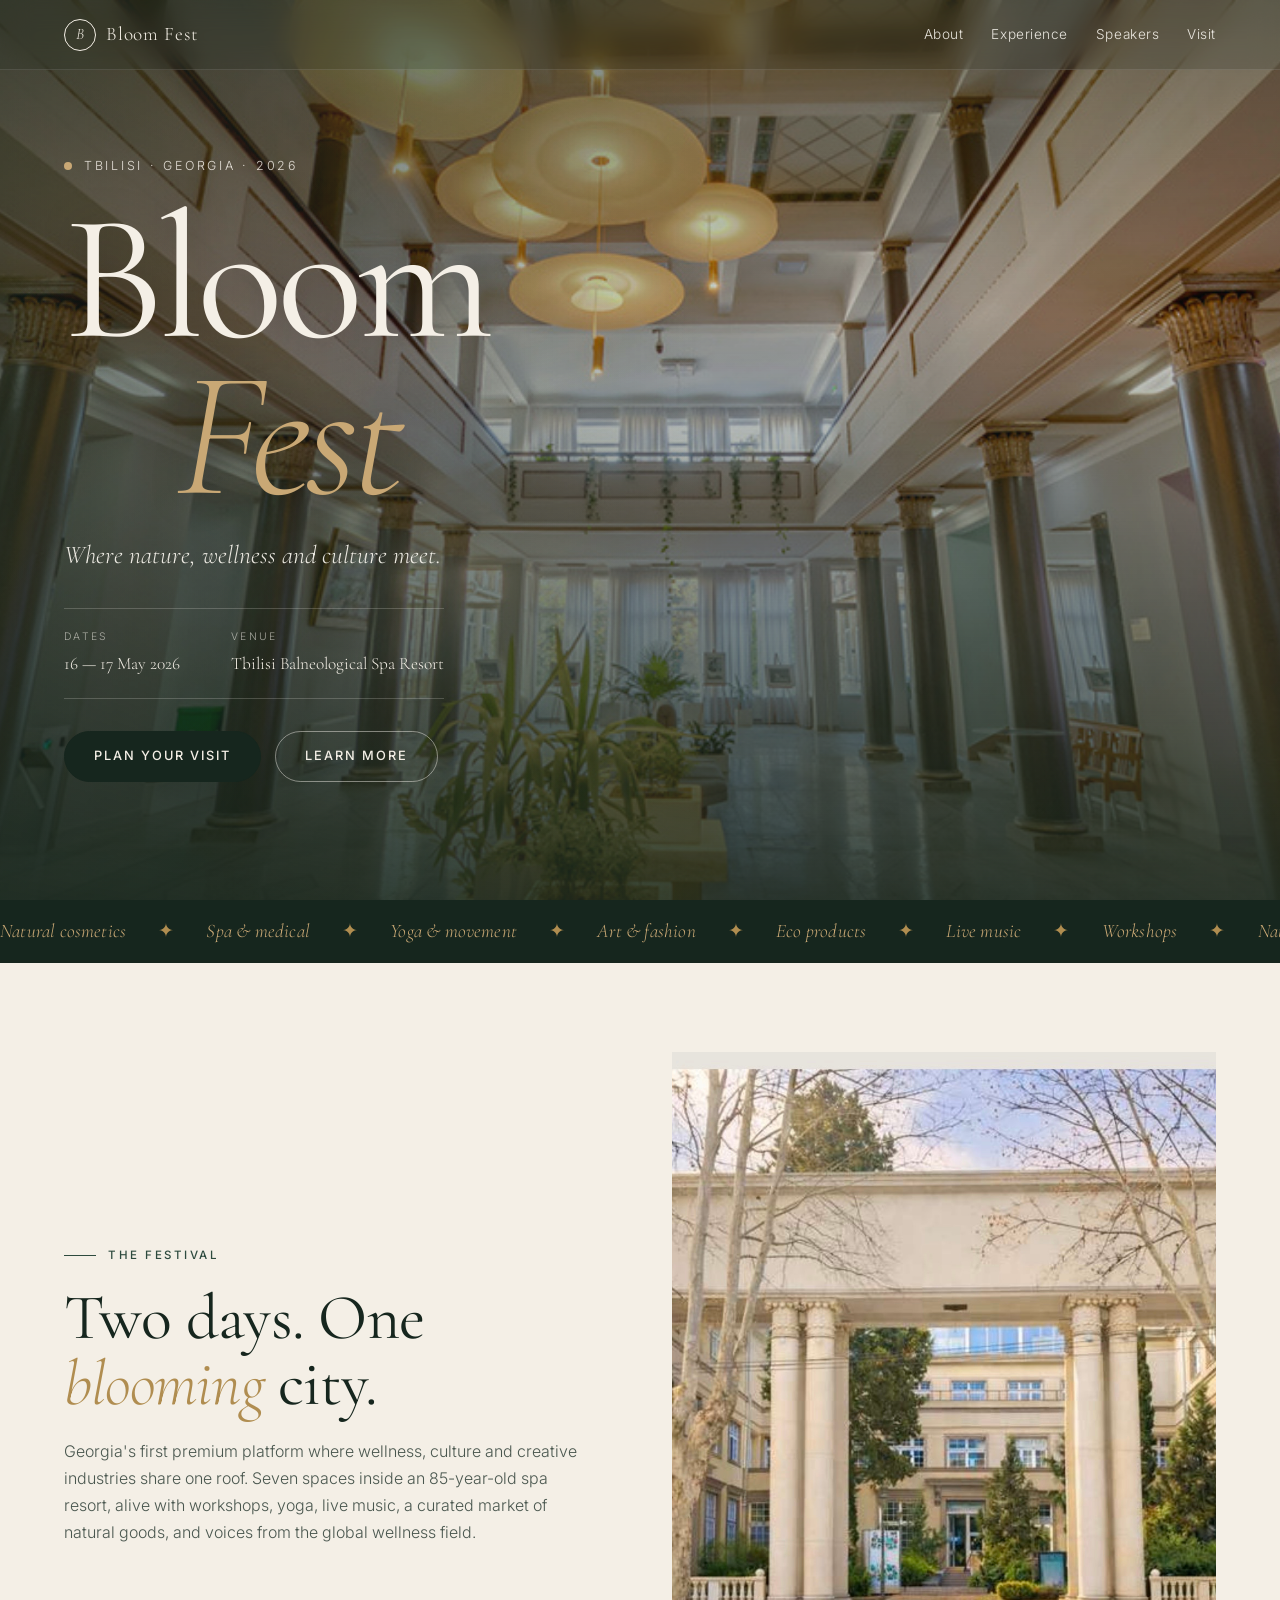
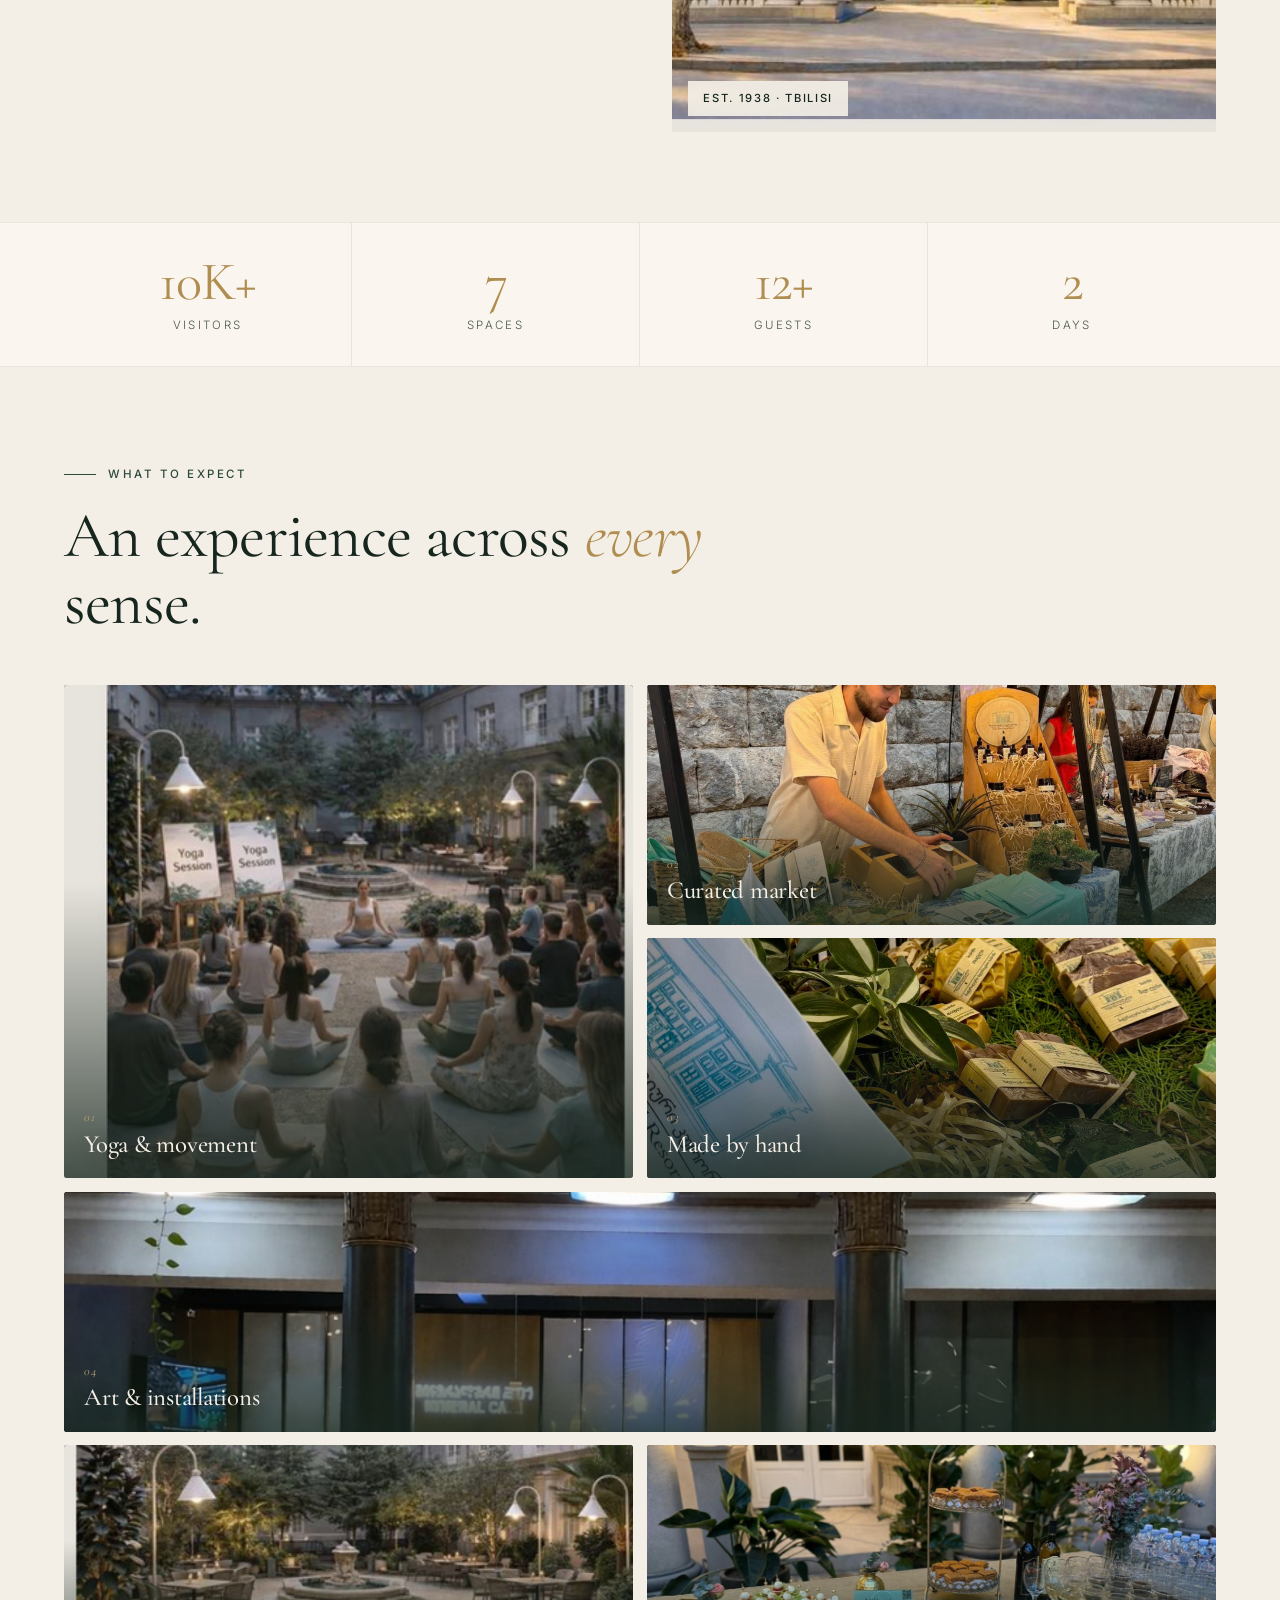
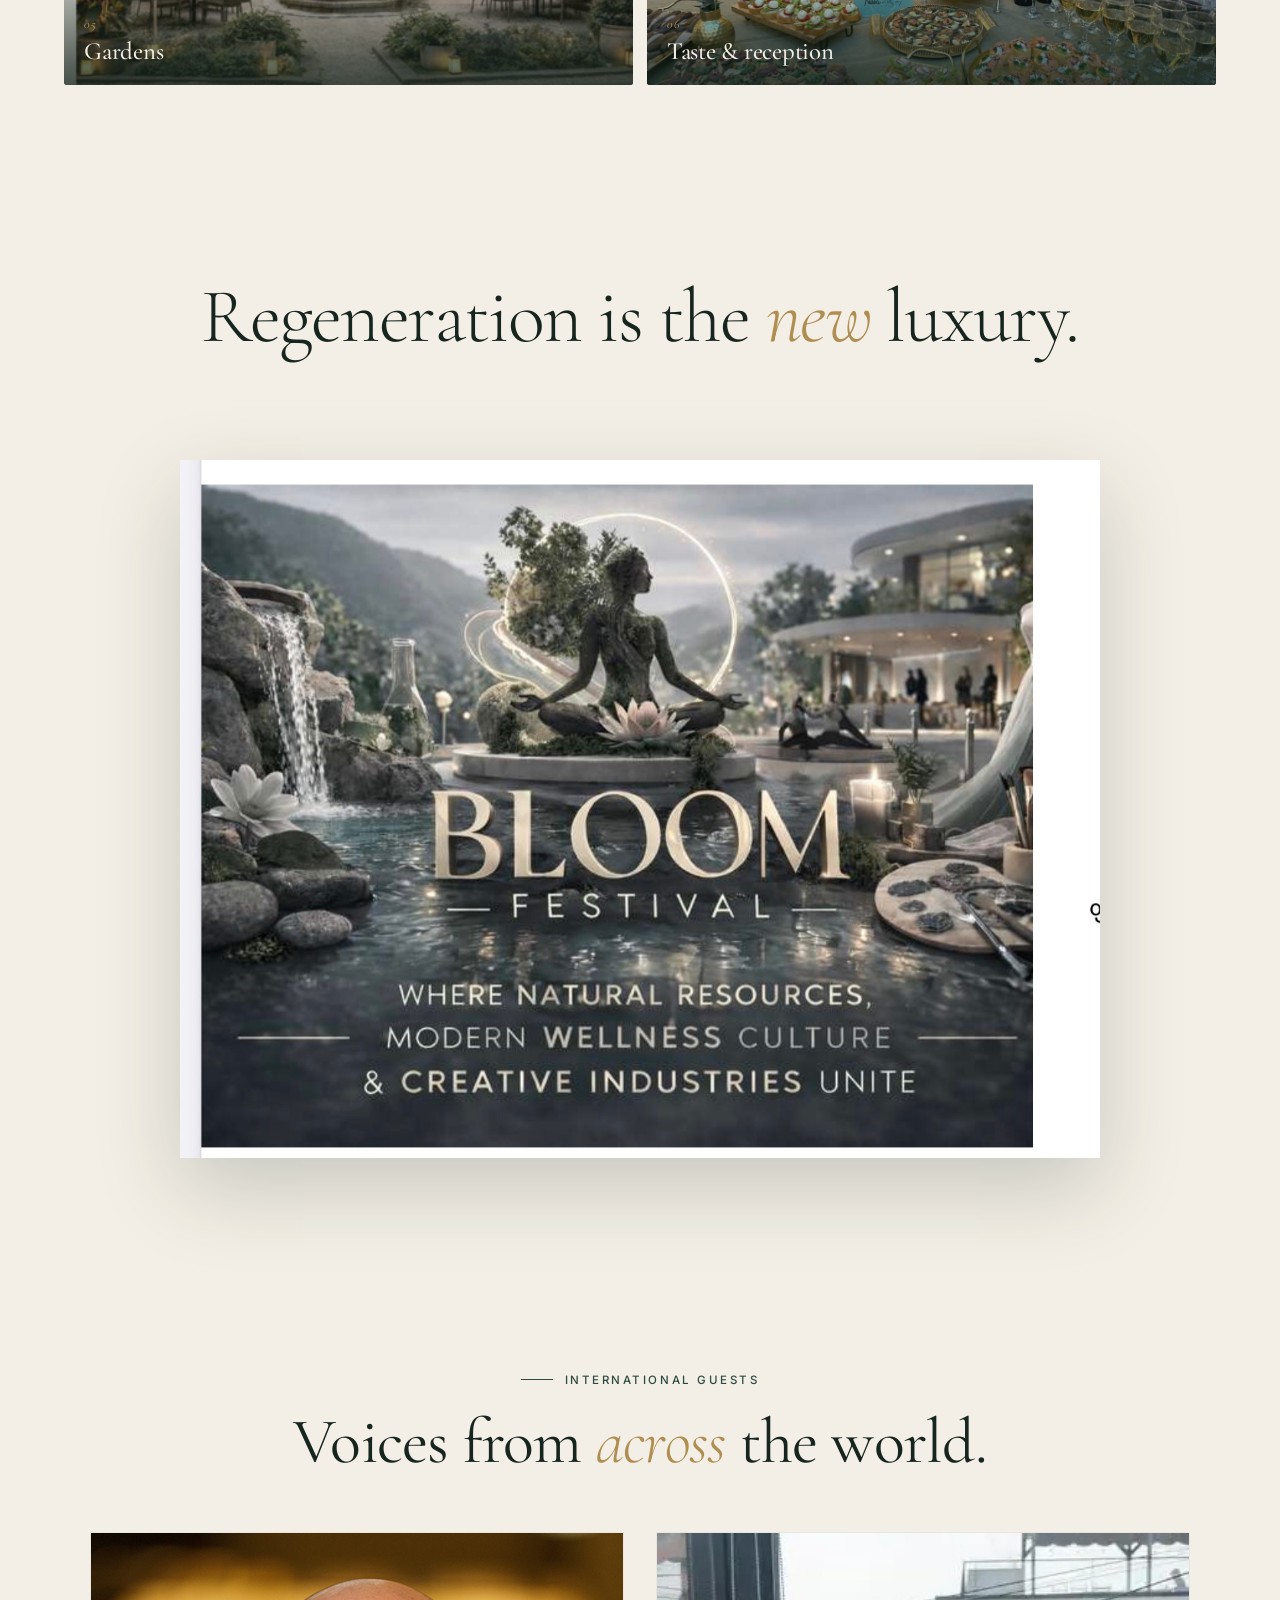
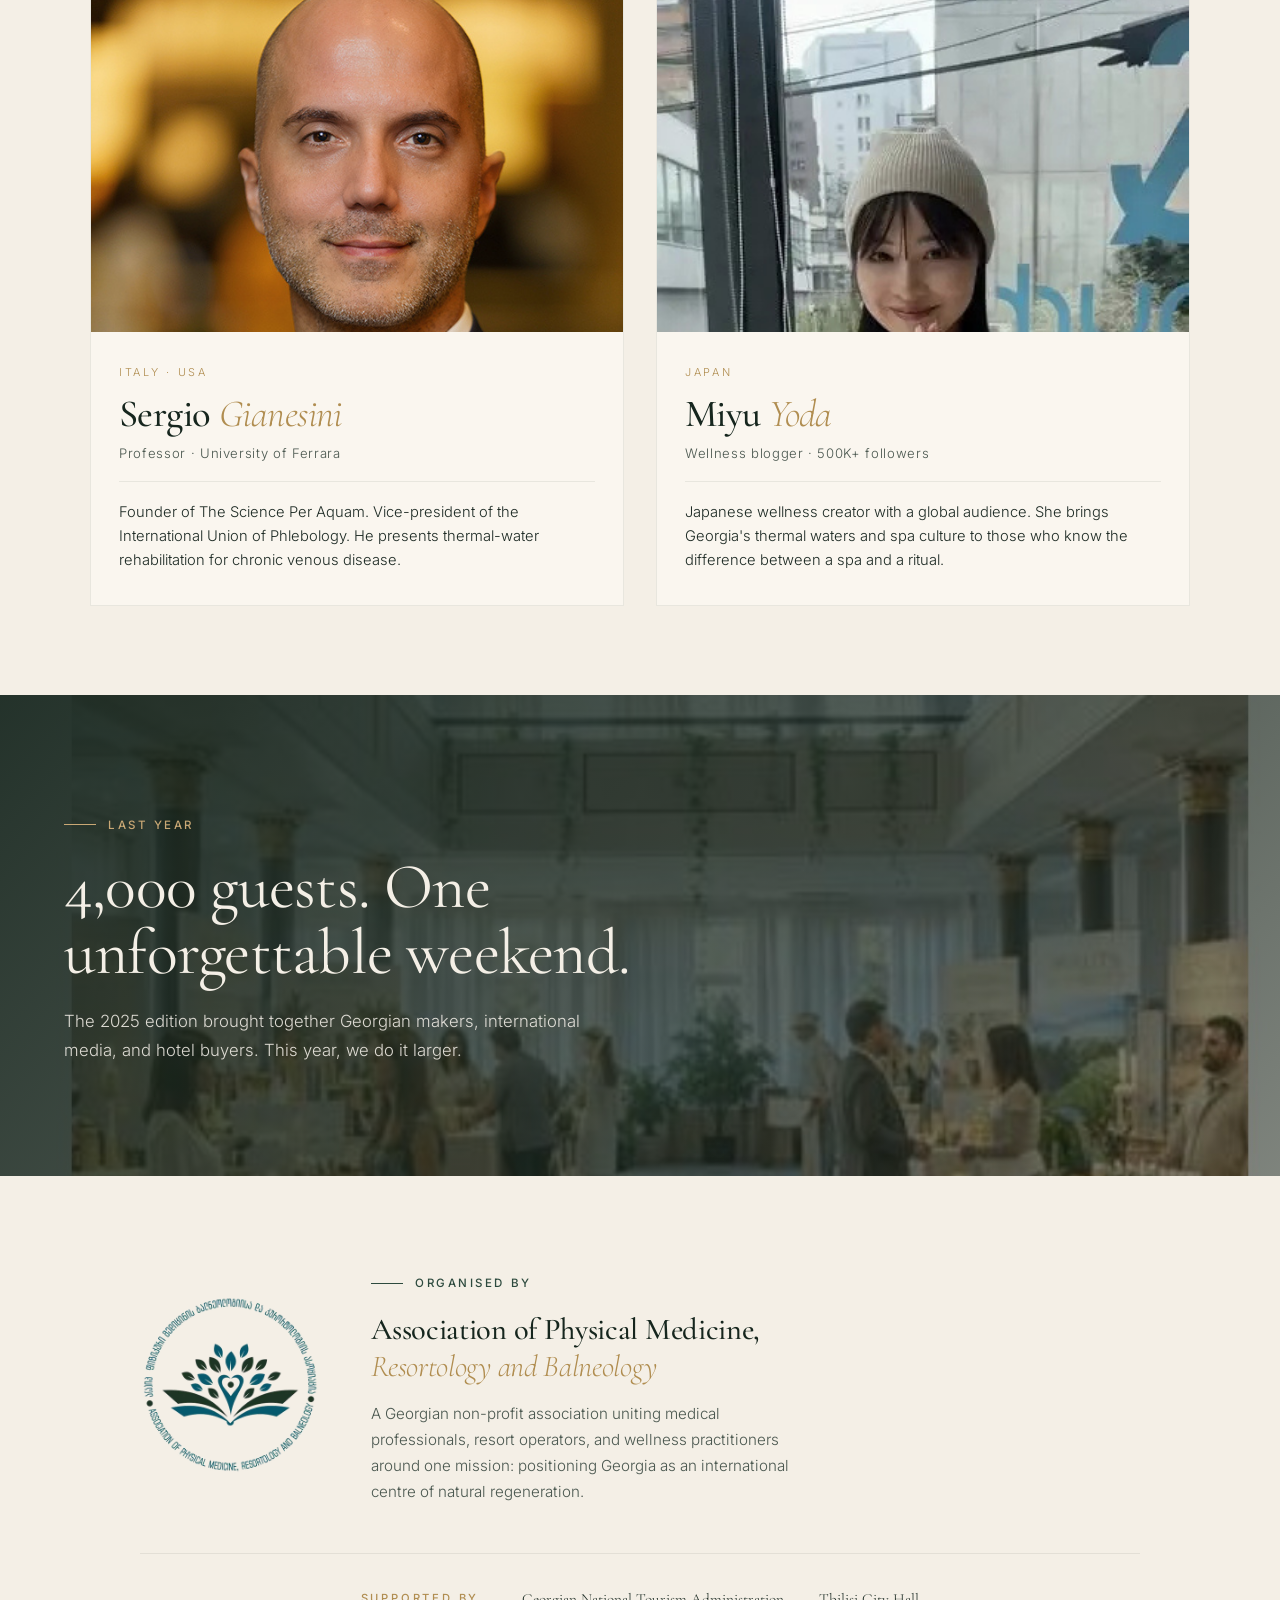
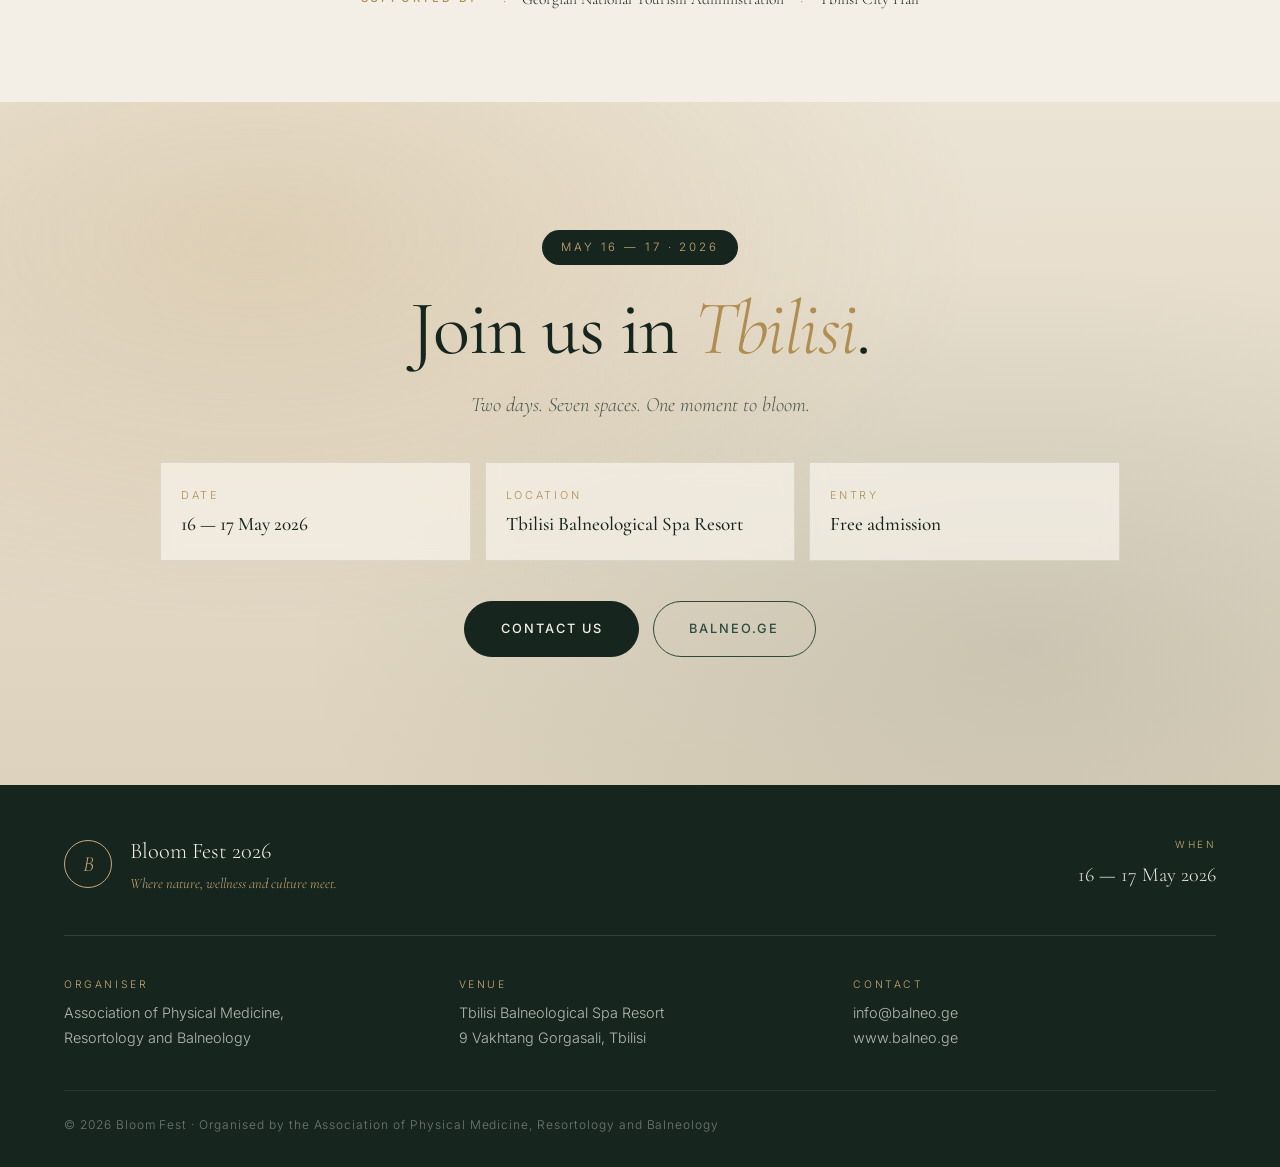
==== commit a8c0c067: "Add files via upload" ====
--- a/index.html
+++ b/index.html
@@ -283,7 +283,7 @@
     <span class="sep">·</span>
     <span>Georgian National Tourism Administration</span>
     <span class="sep">·</span>
-    <span>Ministry of Culture, Sport & Youth</span>
+    <span>Tbilisi City Hall</span>
   </div>
 </section>
 
